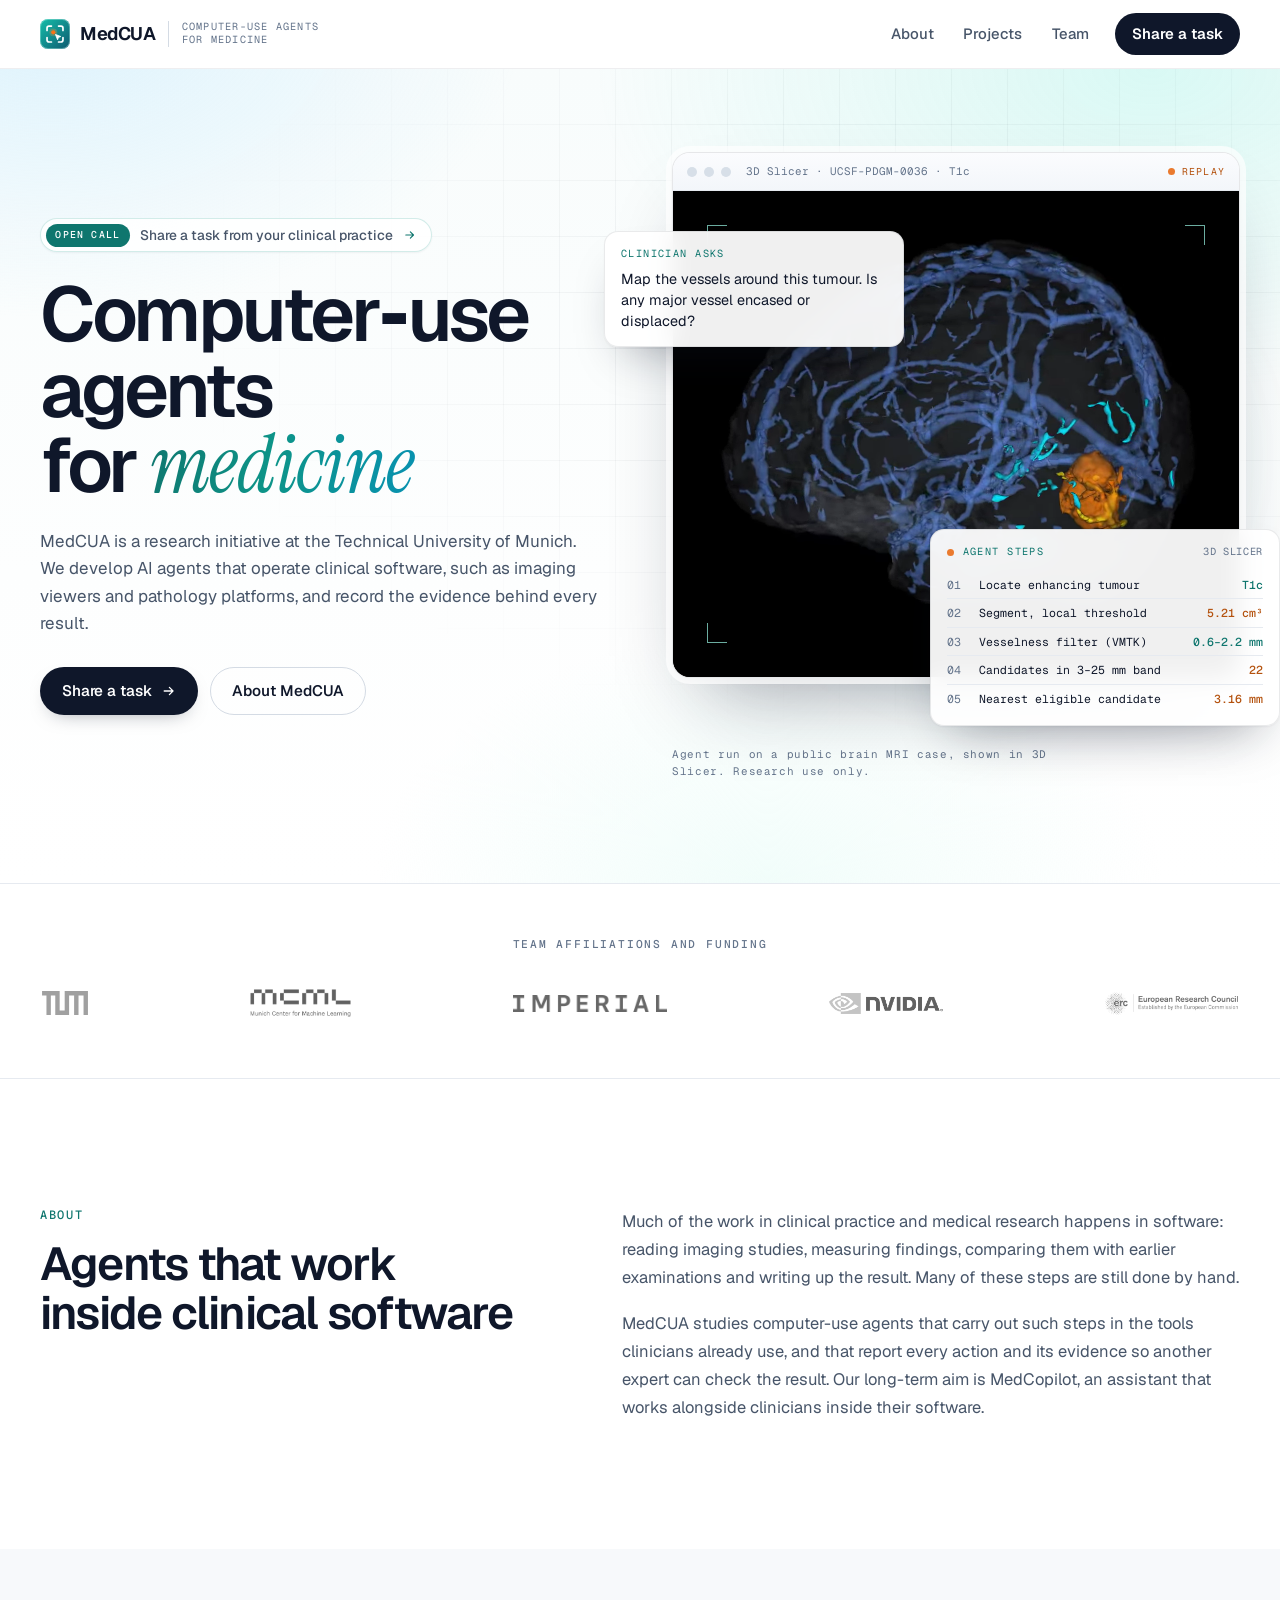
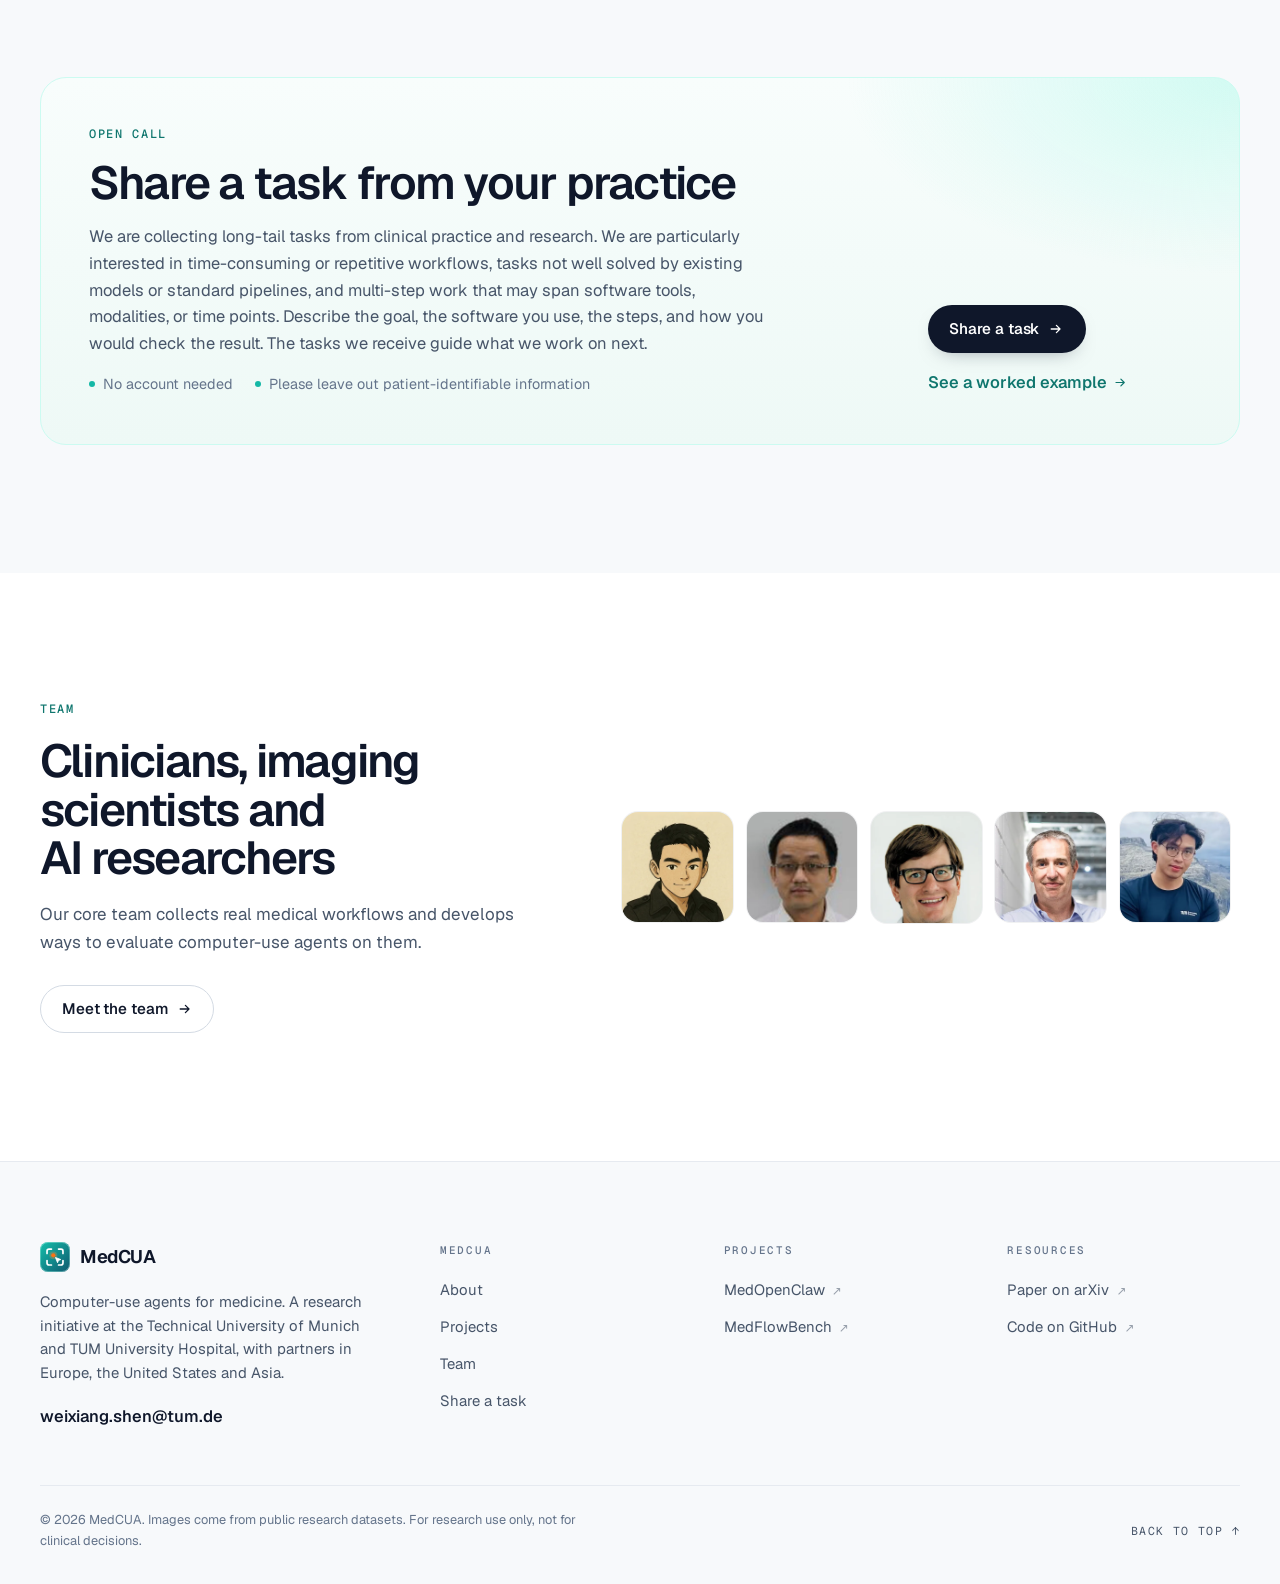
==== index.html @ 8264eeb7 "Update MedCUA team affiliations and profile link" ====
<!doctype html>
<html lang="en">
<head>
  <meta charset="utf-8">
  <meta name="viewport" content="width=device-width, initial-scale=1, viewport-fit=cover">
  <title>MedCUA · Computer-use agents for medicine</title>
  <meta name="description" content="MedCUA is a research initiative at the Technical University of Munich. We develop AI agents that operate clinical software and record the evidence behind every result.">
  <meta name="theme-color" content="#ffffff">
  <link rel="canonical" href="https://jakobshen.github.io/MedCUA/">
  <meta property="og:type" content="website">
  <meta property="og:site_name" content="MedCUA">
  <meta property="og:title" content="MedCUA · Computer-use agents for medicine">
  <meta property="og:description" content="AI agents that operate clinical software and record the evidence behind every result.">
  <meta property="og:url" content="https://jakobshen.github.io/MedCUA/">
  <meta property="og:image" content="https://jakobshen.github.io/MedCUA/assets/og-image.png">
  <meta property="og:image:width" content="1200">
  <meta property="og:image:height" content="630">
  <meta name="twitter:card" content="summary_large_image">
  <link rel="icon" href="assets/mark.svg" type="image/svg+xml">
  <link rel="apple-touch-icon" href="assets/apple-touch-icon.png">
  <link rel="preload" href="assets/fonts/geist.woff2" as="font" type="font/woff2" crossorigin>
  <link rel="stylesheet" href="site.css?v=11">
  <script>document.documentElement.classList.add('js')</script>
  <script src="site.js?v=9" defer></script>
</head>
<body>
  <a class="skip-link" href="#main">Skip to content</a>

  <header class="site-header" data-header>
    <div class="shell header-inner">
      <a class="brand" href="./" aria-label="MedCUA home">
        <img class="brand-mark" src="assets/mark.svg" width="30" height="30" alt="">
        <span class="brand-name">MedCUA</span>
        <span class="brand-sub">Computer-use agents<br>for medicine</span>
      </a>
      <button class="nav-toggle" type="button" aria-expanded="false" aria-controls="site-nav"><span class="nav-toggle-icon" aria-hidden="true"></span>Menu</button>
      <nav class="nav" id="site-nav" aria-label="Primary">
        <a href="#about">About</a>
        <a href="projects/">Projects</a>
        <a href="team/">Team</a>
        <a class="nav-cta" href="contribute/">Share a task</a>
      </nav>
    </div>
  </header>

  <main id="main">
    <section class="hero" aria-labelledby="hero-title">
      <div class="hero-bg" aria-hidden="true"></div>
      <div class="shell hero-grid">
        <div class="hero-copy">
          <a class="hero-pill" href="contribute/">
            <span class="hero-pill-tag">Open call</span>
            <span class="hero-pill-text">Share a task from your clinical practice</span>
            <svg viewBox="0 0 20 20" fill="none" stroke="currentColor" stroke-width="1.6" stroke-linecap="round" stroke-linejoin="round" aria-hidden="true"><path d="M4 10h11M10.5 5.5 15 10l-4.5 4.5"/></svg>
          </a>
          <h1 class="display" id="hero-title">Computer&#8209;use agents for <em>medicine</em></h1>
          <p class="hero-lead">MedCUA is a research initiative at the Technical University of Munich. We develop AI agents that operate clinical software, such as imaging viewers and pathology platforms, and record the evidence behind every result.</p>
          <div class="hero-actions">
            <a class="btn btn-primary" href="contribute/">Share a task <svg viewBox="0 0 20 20" fill="none" stroke="currentColor" stroke-width="1.6" stroke-linecap="round" stroke-linejoin="round" aria-hidden="true"><path d="M4 10h11M10.5 5.5 15 10l-4.5 4.5"/></svg></a>
            <a class="btn btn-ghost" href="#about">About MedCUA</a>
          </div>
        </div>

        <figure class="hero-visual">
          <div class="hero-stage">
            <div class="viewer">
              <div class="viewer-bar" aria-hidden="true"><i></i><i></i><i></i><span class="viewer-title">3D Slicer · UCSF-PDGM-0036 · T1c</span><span class="viewer-live"><span class="pulse"></span>Replay</span></div>
              <div class="viewer-screen">
                <video class="hero-video" autoplay muted loop playsinline preload="auto" poster="assets/media/hero-brain-poster.webp" aria-hidden="true" tabindex="-1" data-hero-video>
                  <source src="assets/media/hero-brain-sm.webm" type="video/webm" media="(max-width: 700px)">
                  <source src="assets/media/hero-brain-sm.mp4" type="video/mp4" media="(max-width: 700px)">
                  <source src="assets/media/hero-brain.webm" type="video/webm">
                  <source src="assets/media/hero-brain.mp4" type="video/mp4">
                </video>
                <div class="hero-reticle" aria-hidden="true"><span></span><span></span><span></span><span></span></div>
              </div>
            </div>

            <div class="hud hud-request">
              <p class="hud-head"><span>Clinician asks</span></p>
              <p>Map the vessels around this tumour. Is any major vessel encased or displaced?</p>
            </div>

            <div class="hud hud-trace" data-trace>
              <p class="hud-head"><span class="pulse" aria-hidden="true"></span><span>Agent steps</span><span class="hud-meta">3D Slicer</span></p>
              <ol class="trace">
                <li style="--i:0"><span class="i">01</span><span class="a">Locate enhancing tumour</span><span class="v cool">T1c</span></li>
                <li style="--i:1"><span class="i">02</span><span class="a">Segment, local threshold</span><span class="v">5.21 cm³</span></li>
                <li style="--i:2"><span class="i">03</span><span class="a">Vesselness filter (VMTK)</span><span class="v cool">0.6–2.2 mm</span></li>
                <li style="--i:3"><span class="i">04</span><span class="a">Candidates in 3–25 mm band</span><span class="v">22</span></li>
                <li style="--i:4"><span class="i">05</span><span class="a">Nearest eligible candidate</span><span class="v">3.16 mm</span></li>
              </ol>
            </div>
          </div>
          <figcaption class="hero-caption">Agent run on a public brain MRI case, shown in 3D Slicer. Research use only.</figcaption>
        </figure>
      </div>
    </section>

    <section class="partners" aria-labelledby="partners-label">
      <div class="shell partners-inner">
        <h2 class="partners-label" id="partners-label">Team affiliations and funding</h2>
        <ul class="logo-row">
          <li><a href="https://www.tum.de/en/" aria-label="Technical University of Munich"><img class="logo logo--tum" src="assets/logos/tum.svg" alt="Technical University of Munich" width="73" height="38" loading="lazy"></a></li>
          <li><a href="https://mcml.ai/" aria-label="Munich Center for Machine Learning"><img class="logo logo--mcml" src="assets/logos/mcml.webp" alt="Munich Center for Machine Learning" width="101" height="28" loading="lazy"></a></li>
          <li><a href="https://www.imperial.ac.uk/" aria-label="Imperial College London"><img class="logo logo--icl" src="assets/logos/icl.webp" alt="Imperial College London" width="182" height="20" loading="lazy"></a></li>
          <li><a href="https://www.nvidia.com/" aria-label="NVIDIA"><img class="logo logo--nvidia" src="assets/logos/nvidia.webp" alt="NVIDIA" width="131" height="24" loading="lazy"></a></li>
          <li><a href="https://erc.europa.eu/" aria-label="European Research Council"><img class="logo logo--erc" src="assets/logos/erc.webp" alt="European Research Council" width="150" height="26" loading="lazy"></a></li>
        </ul>
      </div>
    </section>

    <section class="section" id="about" aria-labelledby="about-title">
      <div class="shell">
        <div class="about-grid">
          <div class="about-head">
            <p class="eyebrow" data-reveal>About</p>
            <h2 class="h2" id="about-title" data-reveal>Agents that work inside clinical software</h2>
          </div>
          <div class="about-text" data-reveal>
            <p>Much of the work in clinical practice and medical research happens in software: reading imaging studies, measuring findings, comparing them with earlier examinations and writing up the result. Many of these steps are still done by hand.</p>
            <p>MedCUA studies computer-use agents that carry out such steps in the tools clinicians already use, and that report every action and its evidence so another expert can check the result. Our long-term aim is MedCopilot, an assistant that works alongside clinicians inside their software.</p>
          </div>
        </div>
      </div>
    </section>

    <section class="section section--tint" id="contribute" aria-labelledby="contribute-title">
      <div class="shell">
        <div class="call" data-reveal>
          <div class="call-text">
            <p class="eyebrow">Open call</p>
            <h2 class="h2" id="contribute-title">Share a task from your practice</h2>
            <p>We are collecting long-tail tasks from clinical practice and research. We are particularly interested in time-consuming or repetitive workflows, tasks not well solved by existing models or standard pipelines, and multi-step work that may span software tools, modalities, or time points. Describe the goal, the software you use, the steps, and how you would check the result. The tasks we receive guide what we work on next.</p>
            <ul class="call-notes">
              <li>No account needed</li>
              <li>Please leave out patient-identifiable information</li>
            </ul>
          </div>
          <div class="call-actions">
            <a class="btn btn-primary" href="contribute/">Share a task <svg viewBox="0 0 20 20" fill="none" stroke="currentColor" stroke-width="1.6" stroke-linecap="round" stroke-linejoin="round" aria-hidden="true"><path d="M4 10h11M10.5 5.5 15 10l-4.5 4.5"/></svg></a>
            <a class="link-arrow" href="contribute/">See a worked example <svg viewBox="0 0 20 20" fill="none" stroke="currentColor" stroke-width="1.6" stroke-linecap="round" stroke-linejoin="round" aria-hidden="true"><path d="M4 10h11M10.5 5.5 15 10l-4.5 4.5"/></svg></a>
          </div>
        </div>
      </div>
    </section>

    <section class="section" id="team" aria-labelledby="team-title">
      <div class="shell people-grid">
        <div class="people-copy">
          <p class="eyebrow" data-reveal>Team</p>
          <h2 class="h2" id="team-title" data-reveal>Clinicians, imaging scientists and AI researchers</h2>
          <p class="lead" data-reveal>Our core team collects real medical workflows and develops ways to evaluate computer-use agents on them.</p>
          <a class="btn btn-ghost" href="team/" data-reveal>Meet the team <svg viewBox="0 0 20 20" fill="none" stroke="currentColor" stroke-width="1.6" stroke-linecap="round" stroke-linejoin="round" aria-hidden="true"><path d="M4 10h11M10.5 5.5 15 10l-4.5 4.5"/></svg></a>
        </div>
        <ul class="avatar-wall" aria-label="Core team members" data-reveal>
          <li><img src="assets/team/weixiang-shen.webp" width="480" height="480" alt="Weixiang Shen" loading="lazy"></li>
          <li><img src="assets/team/daguang-xu.webp" width="480" height="480" alt="Daguang Xu" loading="lazy"></li>
          <li><img src="assets/team/benedikt-wiestler.webp" width="480" height="480" alt="Benedikt Wiestler" loading="lazy"></li>
          <li><img src="assets/team/daniel-rueckert.webp" width="480" height="480" alt="Daniel Rueckert" loading="lazy"></li>
          <li><img src="assets/team/jiazhen-pan-portrait.webp" width="480" height="480" alt="Jiazhen Pan" loading="lazy"></li>
        </ul>
      </div>
    </section>
  </main>

  <footer class="site-footer">
    <div class="shell footer-top">
      <div class="footer-brand">
        <a class="brand" href="./" aria-label="MedCUA home"><img class="brand-mark" src="assets/mark.svg" width="30" height="30" alt=""><span class="brand-name">MedCUA</span></a>
        <p>Computer-use agents for medicine. A research initiative at the Technical University of Munich and TUM University Hospital, with partners in Europe, the United States and Asia.</p>
        <a class="footer-mail" href="mailto:weixiang.shen@tum.de">weixiang.shen@tum.de</a>
      </div>
      <nav class="footer-col" aria-labelledby="f-initiative">
        <h2 id="f-initiative">MedCUA</h2>
        <ul>
          <li><a href="#about">About</a></li>
          <li><a href="projects/">Projects</a></li>
          <li><a href="team/">Team</a></li>
          <li><a href="contribute/">Share a task</a></li>
        </ul>
      </nav>
      <nav class="footer-col" aria-labelledby="f-projects">
        <h2 id="f-projects">Projects</h2>
        <ul>
          <li><a href="https://jakobshen.github.io/MedOpenClaw/">MedOpenClaw <span class="ext" aria-hidden="true">↗</span></a></li>
          <li><a href="https://jakobshen.github.io/MedOpenClaw/medflowbench/">MedFlowBench <span class="ext" aria-hidden="true">↗</span></a></li>
        </ul>
      </nav>
      <nav class="footer-col" aria-labelledby="f-resources">
        <h2 id="f-resources">Resources</h2>
        <ul>
          <li><a href="https://arxiv.org/abs/2603.24649">Paper on arXiv <span class="ext" aria-hidden="true">↗</span></a></li>
          <li><a href="https://github.com/jakobshen/MedOpenClaw">Code on GitHub <span class="ext" aria-hidden="true">↗</span></a></li>
        </ul>
      </nav>
    </div>
    <div class="shell footer-bottom">
      <p>© <span data-year>2026</span> MedCUA. Images come from public research datasets. For research use only, not for clinical decisions.</p>
      <a class="to-top" href="#main">Back to top <span aria-hidden="true">↑</span></a>
    </div>
  </footer>
</body>
</html>
---- site.css ----
/* ==========================================================================
   MedCUA — design system (light)
   Self-hosted type: Geist, Geist Mono, Instrument Serif (SIL OFL 1.1).
   Palette: neutral slate ink on white, a fresh teal accent (--accent-*),
   and an orange "evidence" signal. The --navy-* and --blue-* names are
   legacy aliases of the ink and accent scales.
   ========================================================================== */

@font-face {
  font-family: "Geist";
  src: url("assets/fonts/geist.woff2") format("woff2");
  font-weight: 100 900;
  font-style: normal;
  font-display: swap;
}
@font-face {
  font-family: "Geist Mono";
  src: url("assets/fonts/geist-mono.woff2") format("woff2");
  font-weight: 100 900;
  font-style: normal;
  font-display: swap;
}
@font-face {
  font-family: "Instrument Serif";
  src: url("assets/fonts/instrument-serif-italic.woff2") format("woff2");
  font-weight: 400;
  font-style: italic;
  font-display: swap;
}
@font-face {
  font-family: "Instrument Serif";
  src: url("assets/fonts/instrument-serif.woff2") format("woff2");
  font-weight: 400;
  font-style: normal;
  font-display: swap;
}

:root {
  color-scheme: light;

  --font-sans: "Geist", ui-sans-serif, system-ui, -apple-system, "Segoe UI", Roboto, "Helvetica Neue", Arial, sans-serif;
  --font-mono: "Geist Mono", ui-monospace, "SF Mono", Menlo, Consolas, monospace;
  --font-serif: "Instrument Serif", "Iowan Old Style", Georgia, serif;

  /* Neutral ink (slate) */
  --ink: #0f172a;
  --ink-2: #475569;
  --ink-3: #64748b;
  --line: #e6eaf0;
  --line-2: #d4dbe4;
  --paper: #ffffff;
  --paper-2: #f7f9fb;
  --paper-3: #eef2f5;

  /* Fresh accent (teal), text-safe from 700 up */
  --accent-50: #f0fdfa;
  --accent-100: #ccfbf1;
  --accent-200: #99f6e4;
  --accent-300: #5eead4;
  --accent-400: #2dd4bf;
  --accent-500: #14b8a6;
  --accent-600: #0d9488;
  --accent-700: #0f766e;
  --accent-800: #115e59;
  --sky: #0891b2;

  /* Legacy names kept so every page stylesheet follows the palette */
  --navy-950: #020617;
  --navy-900: var(--ink);
  --navy-800: #1e293b;
  --blue-700: var(--accent-800);
  --blue-600: var(--accent-700);
  --blue-500: var(--accent-500);
  --blue-400: var(--accent-400);
  --blue-300: var(--accent-300);
  --blue-200: var(--accent-200);
  --blue-100: var(--accent-100);
  --blue-50: var(--accent-50);
  --signal: #ea7a2e;
  --signal-ink: #b4520e;
  --signal-soft: #fff1e6;
  --ok: #15803d;

  /* Aliases used by the contribution form stylesheet */
  --muted: var(--ink-2);
  --accent: var(--blue-600);
  --deep: var(--navy-900);
  --tint: var(--blue-50);
  --font-display: var(--font-sans);

  --radius-sm: 8px;
  --radius: 14px;
  --radius-lg: 20px;
  --radius-xl: 26px;
  --shadow-sm: 0 1px 2px rgba(15, 23, 42, .06);
  --shadow: 0 1px 2px rgba(15, 23, 42, .04), 0 16px 36px -18px rgba(15, 23, 42, .2);
  --shadow-lg: 0 2px 6px rgba(15, 23, 42, .05), 0 40px 80px -36px rgba(15, 23, 42, .38);

  --shell: 1240px;
  --gutter: clamp(20px, 4vw, 40px);
  --section-y: clamp(88px, 10vw, 140px);
  --header-h: 68px;
  --ease: cubic-bezier(.2, .7, .2, 1);
}

/* ---------- Base ---------- */
*, *::before, *::after { box-sizing: border-box; }
html { -webkit-text-size-adjust: 100%; scroll-behavior: smooth; scroll-padding-top: calc(var(--header-h) + 16px); }
body {
  margin: 0;
  background: var(--paper);
  color: var(--ink);
  font-family: var(--font-sans);
  font-size: 1.03125rem;
  line-height: 1.62;
  -webkit-font-smoothing: antialiased;
  -moz-osx-font-smoothing: grayscale;
  text-rendering: optimizeLegibility;
}
img, video, svg { display: block; max-width: 100%; }
img, video { height: auto; }
a { color: var(--blue-600); text-decoration-thickness: 1px; text-underline-offset: .22em; }
a:hover { color: var(--blue-700); }
h1, h2, h3, h4, p, figure, blockquote, dl, dd, ol, ul { margin: 0; }
ol, ul { padding: 0; }
button, input, textarea, select { font: inherit; color: inherit; }
:focus-visible { outline: 2px solid var(--blue-600); outline-offset: 3px; border-radius: 4px; }
::selection { background: var(--blue-100); color: var(--ink); }
[hidden] { display: none !important; }
.sr-only { position: absolute; width: 1px; height: 1px; padding: 0; margin: -1px; overflow: hidden; clip-path: inset(50%); white-space: nowrap; border: 0; }

.shell { width: min(var(--shell), 100% - 2 * var(--gutter)); margin-inline: auto; }

.skip-link {
  position: absolute; z-index: 100; top: 12px; left: 12px;
  padding: 10px 14px; border-radius: 10px;
  background: var(--navy-900); color: #fff; font-weight: 600; text-decoration: none;
  transform: translateY(-160%); transition: transform .2s var(--ease);
}
.skip-link:focus { transform: none; color: #fff; }

/* ---------- Type ---------- */
.eyebrow {
  display: inline-flex; align-items: center; gap: .6rem;
  font-family: var(--font-mono); font-size: .75rem; font-weight: 500;
  letter-spacing: .14em; text-transform: uppercase; line-height: 1.4;
  color: var(--blue-600);
}
.eyebrow .num { color: var(--ink-3); }
.pulse {
  position: relative; width: 7px; height: 7px; border-radius: 50%; background: var(--signal); flex: none;
  box-shadow: 0 0 0 0 rgba(227, 114, 34, .5); animation: pulse 2.4s var(--ease) infinite;
}
@keyframes pulse { 0% { box-shadow: 0 0 0 0 rgba(227, 114, 34, .45); } 70%, 100% { box-shadow: 0 0 0 9px rgba(227, 114, 34, 0); } }

.display {
  color: var(--navy-900);
  font-size: clamp(2.85rem, 6vw, 5.6rem);
  line-height: .98; letter-spacing: -.045em; font-weight: 600;
  text-wrap: balance;
}
.display em, .h2 em, .statement em, .page-title em {
  font-family: var(--font-serif); font-style: italic; font-weight: 400;
  letter-spacing: -.01em; font-size: 1.06em; line-height: .9;
}
.display em {
  background: linear-gradient(100deg, #0f766e 0%, #0d9488 45%, #0891b2 100%);
  -webkit-background-clip: text; background-clip: text; color: transparent;
  padding-right: .06em;
}
.h2 em, .page-title em { color: var(--blue-600); }
.statement em { color: var(--blue-600); }
.h2 {
  color: var(--navy-900);
  font-size: clamp(2.05rem, 3.6vw, 3.2rem);
  line-height: 1.05; letter-spacing: -.038em; font-weight: 600;
  text-wrap: balance;
}
.h3 { color: var(--navy-900); font-size: 1.28rem; line-height: 1.28; letter-spacing: -.018em; font-weight: 600; }
.statement {
  color: var(--navy-900);
  font-size: clamp(1.55rem, 2.7vw, 2.4rem);
  line-height: 1.2; letter-spacing: -.028em; font-weight: 500;
  text-wrap: pretty;
}
.statement .soft { color: var(--ink-3); }
.lead { font-size: clamp(1.06rem, 1.3vw, 1.2rem); line-height: 1.62; color: var(--ink-2); text-wrap: pretty; }
.small { font-size: .875rem; line-height: 1.55; }
.mono { font-family: var(--font-mono); }
.muted { color: var(--ink-2); }

/* ---------- Buttons, links, chips ---------- */
.btn {
  --btn-bg: var(--navy-900); --btn-fg: #fff; --btn-line: transparent;
  display: inline-flex; align-items: center; justify-content: center; gap: .55rem;
  min-height: 48px; padding: .7rem 1.3rem; border-radius: 999px;
  border: 1px solid var(--btn-line); background: var(--btn-bg); color: var(--btn-fg);
  font-size: .95rem; font-weight: 550; line-height: 1.2; letter-spacing: -.005em;
  text-decoration: none; white-space: nowrap; cursor: pointer;
  transition: background-color .2s var(--ease), color .2s var(--ease), border-color .2s var(--ease), transform .2s var(--ease), box-shadow .2s var(--ease);
}
.btn:hover { color: var(--btn-fg); transform: translateY(-1px); }
.btn svg { width: 16px; height: 16px; flex: none; transition: transform .2s var(--ease); }
.btn:hover svg { transform: translateX(2px); }
.btn-primary { --btn-bg: var(--ink); box-shadow: 0 8px 20px -12px rgba(15, 23, 42, .5); }
.btn-primary:hover { --btn-bg: var(--accent-700); }
.btn-blue { --btn-bg: var(--blue-600); box-shadow: 0 8px 20px -10px rgba(13, 148, 136, .6); }
.btn-blue:hover { --btn-bg: var(--blue-700); }
.btn-ghost { --btn-bg: rgba(255, 255, 255, .7); --btn-fg: var(--ink); --btn-line: var(--line-2); }
.btn-ghost:hover { --btn-bg: #fff; --btn-fg: var(--ink); --btn-line: var(--blue-400); }
.btn-sm { min-height: 38px; padding: .45rem .95rem; font-size: .875rem; }

.link-arrow {
  display: inline-flex; align-items: center; gap: .4rem;
  font-weight: 560; text-decoration: none; color: var(--blue-600);
}
.link-arrow svg { width: 15px; height: 15px; transition: transform .2s var(--ease); }
.link-arrow:hover svg { transform: translateX(2px); }

.chip {
  display: inline-flex; align-items: center; gap: .4rem;
  padding: .28rem .62rem; border-radius: 999px; border: 1px solid var(--line);
  background: var(--paper); color: var(--ink-2);
  font-family: var(--font-mono); font-size: .7rem; font-weight: 500; letter-spacing: .08em; text-transform: uppercase; line-height: 1.3;
}
.chip-dot { width: 6px; height: 6px; border-radius: 50%; background: var(--blue-500); }
.chip--signal .chip-dot { background: var(--signal); }
.chip--blue { background: var(--blue-50); border-color: var(--blue-100); color: var(--blue-700); }

/* ---------- Header ---------- */
.site-header {
  position: sticky; top: 0; z-index: 50;
  background: rgba(255, 255, 255, .82);
  -webkit-backdrop-filter: saturate(180%) blur(16px);
  backdrop-filter: saturate(180%) blur(16px);
  border-bottom: 1px solid rgba(15, 23, 42, .07);
  transition: box-shadow .25s var(--ease), background-color .25s var(--ease);
}
.site-header.is-scrolled { background: rgba(255, 255, 255, .92); box-shadow: 0 8px 24px -18px rgba(15, 23, 42, .35); }
.header-inner { display: flex; align-items: center; gap: 2rem; min-height: var(--header-h); }
.brand { display: inline-flex; align-items: center; gap: .65rem; color: var(--navy-900); text-decoration: none; flex: none; }
.brand:hover { color: var(--navy-900); }
.brand-mark { width: 30px; height: 30px; flex: none; }
.brand-name { font-size: 1.14rem; font-weight: 650; letter-spacing: -.03em; line-height: 1; }
.brand-sub {
  display: inline-block; margin-left: .15rem; padding-left: .8rem; border-left: 1px solid var(--line-2);
  font-family: var(--font-mono); font-size: .64rem; letter-spacing: .12em; text-transform: uppercase; color: var(--ink-3); line-height: 1.25;
}
.nav { display: flex; align-items: center; gap: .25rem; margin-left: auto; }
.nav a {
  position: relative; padding: .5rem .8rem; border-radius: 999px;
  color: var(--ink-2); font-size: .93rem; font-weight: 500; text-decoration: none;
  transition: color .2s var(--ease), background-color .2s var(--ease);
}
.nav a:hover { color: var(--ink); background: var(--paper-2); }
.nav a[aria-current="page"] { color: var(--navy-900); font-weight: 600; }
.nav a[aria-current="page"]::after {
  content: ""; position: absolute; left: .8rem; right: .8rem; bottom: .15rem; height: 2px; border-radius: 2px; background: var(--blue-600);
}
.nav .nav-cta { margin-left: .6rem; padding: .55rem 1.05rem; background: var(--navy-900); color: #fff; font-weight: 600; }
.nav .nav-cta:hover { background: var(--blue-600); color: #fff; }
.nav .nav-cta[aria-current="page"] { color: #fff; background: var(--blue-600); }
.nav .nav-cta[aria-current="page"]::after { display: none; }
.nav-toggle {
  display: none; margin-left: auto; align-items: center; justify-content: center; gap: .5rem;
  height: 40px; padding: 0 .9rem; border-radius: 999px; border: 1px solid var(--line-2);
  background: #fff; color: var(--ink); font-size: .88rem; font-weight: 550; cursor: pointer;
}
.nav-toggle-icon { position: relative; width: 16px; height: 10px; }
.nav-toggle-icon::before, .nav-toggle-icon::after {
  content: ""; position: absolute; left: 0; right: 0; height: 1.5px; background: currentColor; border-radius: 2px;
  transition: transform .25s var(--ease), top .25s var(--ease);
}
.nav-toggle-icon::before { top: 1px; }
.nav-toggle-icon::after { top: 7.5px; }
.nav-toggle[aria-expanded="true"] .nav-toggle-icon::before { top: 4.5px; transform: rotate(45deg); }
.nav-toggle[aria-expanded="true"] .nav-toggle-icon::after { top: 4.5px; transform: rotate(-45deg); }

/* ---------- Sections ---------- */
.section { position: relative; padding-block: var(--section-y); }
.section--tint { background: var(--paper-2); }
.section--line { border-top: 1px solid var(--line); }
.section-head { display: grid; gap: 1.15rem; max-width: 780px; margin-bottom: clamp(2.75rem, 5vw, 4.25rem); }
.section-head.center { margin-inline: auto; text-align: center; justify-items: center; }
.section-head .lead { max-width: 62ch; }
.section-head-row { display: flex; align-items: end; justify-content: space-between; gap: 2rem; margin-bottom: clamp(2.75rem, 5vw, 4.25rem); }
.section-head-row .section-head { margin-bottom: 0; }

/* Soft sky backdrop shared by the home hero and inner page heroes */
.hero, .page-hero {
  position: relative; overflow: hidden; isolation: isolate;
  background:
    radial-gradient(900px 520px at 90% 0%, rgba(94, 234, 212, .20), transparent 62%),
    radial-gradient(760px 480px at 4% -6%, rgba(186, 230, 253, .42), transparent 62%),
    radial-gradient(560px 360px at 60% 100%, rgba(240, 253, 250, .9), transparent 70%),
    linear-gradient(180deg, #f8fcfc 0%, #fdfefe 62%, #ffffff 100%);
  border-bottom: 1px solid var(--line);
}
.hero-bg, .page-hero-bg {
  position: absolute; inset: 0; z-index: -1; pointer-events: none;
  background-image:
    linear-gradient(rgba(15, 23, 42, .05) 1px, transparent 1px),
    linear-gradient(90deg, rgba(15, 23, 42, .05) 1px, transparent 1px);
  background-size: 56px 56px;
  background-position: -1px -1px;
  -webkit-mask-image: radial-gradient(ellipse 75% 70% at 70% 30%, #000 25%, transparent 75%);
  mask-image: radial-gradient(ellipse 75% 70% at 70% 30%, #000 25%, transparent 75%);
}

/* ---------- Home hero ---------- */
.hero-grid {
  display: grid; grid-template-columns: minmax(0, 1fr) minmax(0, 1fr);
  align-items: center; gap: clamp(2rem, 5vw, 5rem);
  padding-block: clamp(3rem, 6.5vw, 6rem) clamp(4.5rem, 8vw, 7rem);
}
.hero-copy { position: relative; z-index: 2; display: grid; gap: 1.55rem; justify-items: start; }
.hero-pill {
  display: inline-flex; align-items: center; gap: .65rem; max-width: 100%;
  padding: .3rem .85rem .3rem .3rem; border-radius: 999px;
  background: rgba(255, 255, 255, .85); border: 1px solid rgba(13, 148, 136, .18);
  box-shadow: 0 1px 2px rgba(15, 23, 42, .05);
  color: var(--ink-2); font-size: .86rem; font-weight: 500; text-decoration: none;
  transition: border-color .2s var(--ease), color .2s var(--ease);
}
.hero-pill:hover { border-color: rgba(13, 148, 136, .45); color: var(--ink); }
.hero-pill-tag {
  flex: none; padding: .22rem .6rem; border-radius: 999px; background: var(--blue-600); color: #fff;
  font-family: var(--font-mono); font-size: .62rem; letter-spacing: .12em; text-transform: uppercase;
}
.hero-pill-text { overflow: hidden; text-overflow: ellipsis; white-space: nowrap; }
.hero-pill svg { width: 14px; height: 14px; flex: none; color: var(--blue-600); transition: transform .2s var(--ease); }
.hero-pill:hover svg { transform: translateX(2px); }
.hero-lead { max-width: 35rem; font-size: clamp(1.06rem, 1.3vw, 1.2rem); line-height: 1.62; color: var(--ink-2); }
.hero-actions { display: flex; flex-wrap: wrap; gap: .75rem; margin-top: .3rem; }

.hero-visual { position: relative; margin: 0; }
.hero-stage { position: relative; width: 100%; max-width: 600px; margin-left: auto; }
.hero-stage::before {
  content: ""; position: absolute; inset: 8% -6% -8% 6%; z-index: -1; border-radius: 40px;
  background: radial-gradient(closest-side, rgba(20, 184, 166, .18), transparent);
  filter: blur(24px);
}
.viewer {
  position: relative; overflow: hidden; border-radius: 18px; background: #fff;
  border: 1px solid rgba(15, 23, 42, .1);
  box-shadow: 0 0 0 6px rgba(255, 255, 255, .7), 0 2px 4px rgba(15, 23, 42, .05), 0 40px 80px -34px rgba(15, 23, 42, .45);
}
.viewer-bar {
  display: flex; align-items: center; gap: 7px; height: 38px; padding: 0 14px;
  background: linear-gradient(180deg, #fbfcfe, #f3f6fa); border-bottom: 1px solid var(--line);
}
.viewer-bar i { width: 10px; height: 10px; border-radius: 50%; background: #d7dfe8; flex: none; }
.viewer-title { margin-left: 8px; font-family: var(--font-mono); font-size: .68rem; color: var(--ink-3); white-space: nowrap; overflow: hidden; text-overflow: ellipsis; }
.viewer-live { margin-left: auto; display: inline-flex; align-items: center; gap: .45rem; flex: none; font-family: var(--font-mono); font-size: .62rem; letter-spacing: .12em; text-transform: uppercase; color: var(--signal-ink); }
.viewer-screen { position: relative; aspect-ratio: 1164 / 1000; background: #000; }
.hero-video { position: absolute; inset: 0; width: 100%; height: 100%; object-fit: cover; }
.hero-reticle { position: absolute; inset: 7% 6%; pointer-events: none; }
.hero-reticle span { position: absolute; width: 20px; height: 20px; border-color: rgba(153, 246, 228, .7); border-style: solid; border-width: 0; }
.hero-reticle span:nth-child(1) { top: 0; left: 0; border-top-width: 1.5px; border-left-width: 1.5px; }
.hero-reticle span:nth-child(2) { top: 0; right: 0; border-top-width: 1.5px; border-right-width: 1.5px; }
.hero-reticle span:nth-child(3) { bottom: 0; right: 0; border-bottom-width: 1.5px; border-right-width: 1.5px; }
.hero-reticle span:nth-child(4) { bottom: 0; left: 0; border-bottom-width: 1.5px; border-left-width: 1.5px; }

.hud {
  position: absolute; z-index: 3;
  border: 1px solid rgba(15, 23, 42, .09); border-radius: 14px;
  background: rgba(255, 255, 255, .94);
  -webkit-backdrop-filter: blur(12px); backdrop-filter: blur(12px);
  box-shadow: 0 1px 2px rgba(15, 23, 42, .05), 0 24px 48px -22px rgba(15, 23, 42, .38);
  color: var(--ink);
}
.hud-head {
  display: flex; align-items: center; gap: .55rem; white-space: nowrap;
  font-family: var(--font-mono); font-size: .64rem; letter-spacing: .14em; text-transform: uppercase; color: var(--blue-600);
}
.hud-head .hud-meta { margin-left: auto; padding-left: .75rem; color: var(--ink-3); letter-spacing: .06em; }
.hud-request { top: 15%; left: -12%; width: min(300px, 58%); padding: .85rem 1rem; }
.hud-request p:not(.hud-head) { margin-top: .45rem; font-size: .9rem; line-height: 1.45; color: var(--ink); }
.hud-trace { right: -7%; bottom: -9%; width: min(350px, 68%); padding: .9rem 1rem .8rem; }
.trace { list-style: none; margin-top: .6rem; display: grid; font-family: var(--font-mono); font-size: .72rem; line-height: 1.5; }
.trace li {
  display: grid; grid-template-columns: 1.5rem minmax(0, 1fr) auto; align-items: baseline; gap: .5rem;
  padding: .32rem 0; border-top: 1px solid var(--line);
}
.trace li:first-child { border-top: 0; }
.trace .i { color: var(--ink-3); }
.trace .a { color: var(--ink); white-space: nowrap; overflow: hidden; text-overflow: ellipsis; }
.trace .v { color: var(--signal-ink); font-weight: 500; font-variant-numeric: tabular-nums; white-space: nowrap; }
.trace .v.cool { color: var(--blue-600); }
.hud-foot { margin-top: .5rem; padding-top: .55rem; border-top: 1px solid var(--line); display: flex; align-items: center; gap: .5rem; font-family: var(--font-mono); font-size: .62rem; letter-spacing: .1em; text-transform: uppercase; color: var(--ink-3); }
.hud-foot .ok { color: var(--ok); }

html.js .trace li { opacity: 0; transform: translateY(4px); }
html.js .hud-trace.is-playing .trace li { animation: trace-in .5s var(--ease) forwards; animation-delay: calc(var(--i) * 420ms + 500ms); }
@keyframes trace-in { to { opacity: 1; transform: none; } }

.hero-caption {
  margin-top: 4.2rem; text-align: left; max-width: 26rem;
  font-family: var(--font-mono); font-size: .68rem; letter-spacing: .06em; color: var(--ink-3);
}

/* ---------- Institutions strip ---------- */
.partners { padding-block: clamp(2.25rem, 4vw, 3.25rem); border-bottom: 1px solid var(--line); background: var(--paper); }
.partners-inner { display: grid; gap: 1.6rem; }
.partners-label { text-align: center; font-family: var(--font-mono); font-size: .7rem; font-weight: 500; letter-spacing: .16em; text-transform: uppercase; color: var(--ink-3); }
.logo-row { list-style: none; display: flex; flex-wrap: wrap; align-items: center; justify-content: space-between; gap: 1.25rem clamp(.9rem, 1.5vw, 1.5rem); }
.logo-row li { display: grid; place-items: center; flex: 0 0 auto; }
.logo-row a { display: grid; place-items: center; min-height: 48px; padding: 0 2px; border-radius: 6px; }
.logo {
  --logo-h: 28px;
  height: var(--logo-h); width: auto; max-width: 190px; object-fit: contain;
  filter: grayscale(1) contrast(1.05); opacity: .62; mix-blend-mode: multiply;
  transition: filter .25s var(--ease), opacity .25s var(--ease);
}
.logo-row a:hover .logo, .logo-row a:focus-visible .logo { filter: none; opacity: 1; }
.logo--tum { --logo-h: 24px; }
.logo--klinikum { --logo-h: 38px; }
.logo--lmu { --logo-h: 30px; }
.logo--mcml { --logo-h: 28px; }
.logo--icl { --logo-h: 17px; }
.logo--oxford { --logo-h: 32px; }
.logo--cmu { --logo-h: 14px; }
.logo--nvidia { --logo-h: 21px; }
.logo--nus { --logo-h: 33px; }
.logo--erc { --logo-h: 23px; }

/* ---------- Research ---------- */
.research-grid { display: grid; grid-template-columns: minmax(0, 1fr) minmax(0, 1.55fr); gap: clamp(2rem, 6vw, 6rem); align-items: start; }
.research-grid .eyebrow { margin-top: .6rem; }
.pillars { display: grid; grid-template-columns: repeat(3, minmax(0, 1fr)); gap: clamp(1.5rem, 3vw, 2.5rem); margin-top: clamp(3rem, 6vw, 5rem); }
.pillar { display: grid; align-content: start; gap: .75rem; padding-top: 1.4rem; border-top: 1px solid var(--line-2); }
.pillar-icon { width: 44px; height: 44px; border-radius: 12px; display: grid; place-items: center; background: var(--blue-50); color: var(--blue-600); margin-bottom: .5rem; box-shadow: inset 0 0 0 1px var(--blue-100); }
.pillar-icon svg { width: 24px; height: 24px; }
.pillar p { color: var(--ink-2); font-size: .98rem; }
.pillar .num { font-family: var(--font-mono); font-size: .72rem; letter-spacing: .12em; color: var(--ink-3); }

.compare { display: grid; grid-template-columns: repeat(2, minmax(0, 1fr)); gap: 1rem; margin-top: clamp(3rem, 6vw, 4.5rem); }
.compare-card { padding: clamp(1.5rem, 3vw, 2.2rem); border-radius: var(--radius-lg); border: 1px solid var(--line); background: var(--paper); }
.compare-card h3 { display: flex; flex-wrap: wrap; align-items: center; gap: .6rem; }
.compare-card ul { list-style: none; display: grid; gap: .85rem; margin-top: 1.25rem; }
.compare-card li { display: grid; grid-template-columns: 22px minmax(0, 1fr); gap: .7rem; align-items: start; color: var(--ink-2); font-size: .97rem; }
.compare-card li svg { width: 18px; height: 18px; margin-top: .2rem; }
.compare-card--before { background: var(--paper-2); }
.compare-card--before h3 { color: var(--ink-2); }
.compare-card--before li svg { color: var(--ink-3); }
.compare-card--after {
  border-color: var(--blue-100);
  background: radial-gradient(420px 220px at 100% 0%, rgba(153, 246, 228, .35), transparent 70%), linear-gradient(180deg, #f6fdfb, #ecf9f5);
  box-shadow: var(--shadow);
}
.compare-card--after li { color: var(--ink); }
.compare-card--after li svg { color: var(--blue-600); }

/* ---------- Software rail ---------- */
.rail-wrap {
  position: relative; padding-bottom: 1rem; overflow-x: clip;
  -webkit-mask-image: linear-gradient(90deg, transparent 0, #000 7%, #000 93%, transparent 100%);
  mask-image: linear-gradient(90deg, transparent 0, #000 7%, #000 93%, transparent 100%);
}
.rail {
  list-style: none; position: relative;
  display: flex; justify-content: center; align-items: center;
  perspective: 1800px; perspective-origin: 50% 40%;
  padding-block: 1rem 2.5rem;
}
.rail-item {
  position: relative; flex: 0 0 auto; width: clamp(260px, 30vw, 440px);
  margin-inline: calc(clamp(260px, 30vw, 440px) * -.17);
  transform-style: preserve-3d;
  transition: transform .5s var(--ease);
}
.rail-item:nth-child(1) { transform: translateZ(-220px) rotateY(24deg); z-index: 1; }
.rail-item:nth-child(2) { transform: translateZ(-90px) rotateY(14deg); z-index: 2; }
.rail-item:nth-child(3) { transform: translateZ(0); z-index: 3; }
.rail-item:nth-child(4) { transform: translateZ(-90px) rotateY(-14deg); z-index: 2; }
.rail-item:nth-child(5) { transform: translateZ(-220px) rotateY(-24deg); z-index: 1; }
.rail-item:hover { z-index: 4; }
.rail-item:nth-child(1):hover { transform: translateZ(-160px) rotateY(18deg) translateY(-6px); }
.rail-item:nth-child(2):hover { transform: translateZ(-40px) rotateY(10deg) translateY(-6px); }
.rail-item:nth-child(3):hover { transform: translateZ(30px) translateY(-6px); }
.rail-item:nth-child(4):hover { transform: translateZ(-40px) rotateY(-10deg) translateY(-6px); }
.rail-item:nth-child(5):hover { transform: translateZ(-160px) rotateY(-18deg) translateY(-6px); }

.window {
  overflow: hidden; border-radius: 12px; background: #fff;
  border: 1px solid rgba(15, 23, 42, .12);
  box-shadow: 0 2px 6px rgba(15, 23, 42, .06), 0 36px 64px -30px rgba(15, 23, 42, .42);
}
.window-bar {
  display: flex; align-items: center; gap: 6px; height: 28px; padding: 0 11px;
  background: linear-gradient(180deg, #fbfcfe, #f2f5f9); border-bottom: 1px solid var(--line);
}
.window-bar i { width: 8px; height: 8px; border-radius: 50%; background: #d7dfe8; flex: none; }
.window-bar span { margin-left: 8px; font-family: var(--font-mono); font-size: .62rem; letter-spacing: .02em; color: var(--ink-3); white-space: nowrap; overflow: hidden; text-overflow: ellipsis; }
.window img { width: 100%; aspect-ratio: 16 / 9; object-fit: cover; background: #0b0f14; }

/* ---------- Task families ---------- */
.tasks { display: grid; grid-template-columns: repeat(6, minmax(0, 1fr)); gap: 1rem; }
.task {
  position: relative; display: flex; flex-direction: column; min-width: 0;
  border-radius: var(--radius-lg); overflow: hidden;
  border: 1px solid var(--line); background: var(--paper);
  transition: transform .3s var(--ease), box-shadow .3s var(--ease), border-color .3s var(--ease);
}
.task:hover { transform: translateY(-3px); box-shadow: var(--shadow); border-color: var(--line-2); }
.task:nth-child(1), .task:nth-child(2) { grid-column: span 3; }
.task:nth-child(n + 3) { grid-column: span 2; }
.task-media { position: relative; aspect-ratio: 16 / 9; overflow: hidden; background: #000; }
.task-media img { width: 100%; height: 100%; object-fit: cover; transition: transform .8s var(--ease); }
.task:hover .task-media img { transform: scale(1.035); }
.task-media--light { background: #f4f2f4; }
.task-media .chip { position: absolute; left: 14px; top: 14px; background: rgba(255, 255, 255, .9); border-color: rgba(255, 255, 255, .6); color: var(--ink); -webkit-backdrop-filter: blur(8px); backdrop-filter: blur(8px); }
.task-body { display: grid; gap: .55rem; padding: 1.35rem 1.4rem 1.45rem; flex: 1; align-content: start; }
.task-body > p:not(.task-meta) { color: var(--ink-2); font-size: .95rem; }
.task-meta { display: flex; flex-wrap: wrap; gap: .4rem 1.1rem; margin-top: auto; padding-top: .9rem; border-top: 1px dashed var(--line-2); font-family: var(--font-mono); font-size: .72rem; letter-spacing: .04em; color: var(--ink-3); }
.task-meta b { color: var(--ink); font-weight: 600; }
.tasks-note { margin-top: 1.25rem; font-size: .85rem; color: var(--ink-3); }

/* ---------- Projects ---------- */
.projects { display: grid; grid-template-columns: repeat(2, minmax(0, 1fr)); gap: clamp(1rem, 2vw, 1.5rem); }
.project {
  display: flex; flex-direction: column; min-width: 0;
  border-radius: var(--radius-xl); overflow: hidden;
  background: var(--paper); border: 1px solid var(--line);
  box-shadow: var(--shadow-sm);
  transition: box-shadow .3s var(--ease), transform .3s var(--ease);
}
.project:hover { box-shadow: var(--shadow); }
.project-media {
  position: relative; padding: clamp(1.25rem, 2.5vw, 2rem) clamp(1.25rem, 2.5vw, 2rem) 0;
  background: radial-gradient(520px 260px at 50% 100%, rgba(13, 148, 136, .14), transparent 70%), linear-gradient(180deg, #f7fbfb, #eaf5f2);
}
.project-media .window { border-bottom-left-radius: 0; border-bottom-right-radius: 0; border-bottom: 0; box-shadow: 0 -8px 36px -18px rgba(15, 23, 42, .35); }
.project-body { display: grid; gap: 1rem; padding: clamp(1.5rem, 3vw, 2.25rem); border-top: 1px solid var(--line); flex: 1; align-content: start; }
.project-type { display: flex; align-items: center; gap: .6rem; }
.project-title { color: var(--navy-900); font-size: clamp(1.75rem, 2.6vw, 2.3rem); font-weight: 600; letter-spacing: -.035em; line-height: 1.05; }
.project-body > p:not(.project-type) { color: var(--ink-2); max-width: 54ch; }
.feature-list { list-style: none; display: grid; gap: .55rem; margin-top: .25rem; }
.feature-list li { display: grid; grid-template-columns: 18px minmax(0, 1fr); gap: .65rem; color: var(--ink-2); font-size: .95rem; }
.feature-list li strong { color: var(--ink); font-weight: 600; }
.feature-list svg { width: 16px; height: 16px; margin-top: .3rem; color: var(--blue-600); }
.project-links { display: flex; flex-wrap: wrap; gap: .6rem; margin-top: auto; padding-top: 1.1rem; }

.stats { display: grid; grid-template-columns: repeat(4, minmax(0, 1fr)); margin-top: clamp(3rem, 6vw, 4.5rem); border-top: 1px solid var(--line-2); }
.stat { padding: 1.6rem 1.5rem 0 0; }
.stat + .stat { padding-left: 1.5rem; border-left: 1px solid var(--line); }
.stat-value { color: var(--navy-900); font-size: clamp(2.3rem, 4.2vw, 3.5rem); font-weight: 600; letter-spacing: -.045em; line-height: 1; font-variant-numeric: tabular-nums; }
.stat-label { margin-top: .7rem; font-size: .92rem; color: var(--ink-2); max-width: 22ch; }

/* ---------- Process ---------- */
.steps { list-style: none; position: relative; display: grid; grid-template-columns: repeat(4, minmax(0, 1fr)); gap: clamp(1rem, 2.5vw, 2rem); }
.steps::before { content: ""; position: absolute; top: 22px; left: 22px; right: 22px; height: 1px; background: linear-gradient(90deg, var(--accent-300), var(--line-2) 60%, var(--line-2)); }
.step { position: relative; display: grid; gap: .65rem; align-content: start; }
.step-node {
  position: relative; display: grid; place-items: center; width: 44px; height: 44px; margin-bottom: .9rem;
  border-radius: 50%; background: var(--paper); border: 1px solid var(--line-2);
  font-family: var(--font-mono); font-size: .78rem; font-weight: 600; color: var(--blue-600);
  box-shadow: 0 0 0 6px var(--paper);
}
.section--tint .step-node { box-shadow: 0 0 0 6px var(--paper-2); }
.step:first-child .step-node { background: var(--blue-600); border-color: var(--blue-600); color: #fff; }
.step p { color: var(--ink-2); font-size: .97rem; max-width: 30ch; }

.tag-row { list-style: none; display: flex; flex-wrap: wrap; gap: .4rem; }

/* ---------- Example workflows ---------- */
.examples { display: grid; grid-template-columns: repeat(2, minmax(0, 1fr)); gap: 1rem; margin-top: clamp(3rem, 6vw, 4.5rem); }
.example {
  display: grid; gap: .8rem; align-content: start; padding: clamp(1.5rem, 3vw, 2.1rem);
  border-radius: var(--radius-lg); border: 1px solid var(--line); background: var(--paper);
  transition: box-shadow .3s var(--ease), border-color .3s var(--ease);
}
.example:hover { box-shadow: var(--shadow); border-color: var(--line-2); }
.example > p:not(.eyebrow) { color: var(--ink-2); font-size: .97rem; }
.example .link-arrow { margin-top: .3rem; }

/* ---------- People ---------- */
.people-grid { display: grid; grid-template-columns: minmax(0, .9fr) minmax(0, 1.1fr); gap: clamp(2rem, 6vw, 6rem); align-items: center; }
.people-copy { display: grid; gap: 1.2rem; align-content: start; justify-items: start; }
.people-copy .lead { max-width: 46ch; }
.people-copy .btn { margin-top: .6rem; }
.avatar-wall { list-style: none; display: grid; grid-template-columns: repeat(5, minmax(0, 1fr)); gap: clamp(.5rem, 1.2vw, .85rem); width: 100%; max-width: 38rem; }
.avatar-wall li { position: relative; aspect-ratio: 1; border-radius: 16px; overflow: hidden; background: var(--paper-3); box-shadow: 0 0 0 1px rgba(15, 23, 42, .06); }
.avatar-wall img { width: 100%; height: 100%; object-fit: cover; transition: transform .5s var(--ease); }
.avatar-wall li:hover img { transform: scale(1.04); }
.avatar-initials { display: grid; place-items: center; width: 100%; height: 100%; background: linear-gradient(140deg, #f0fdfa, #d5f5ee); color: var(--blue-700); font-family: var(--font-mono); font-size: clamp(.9rem, 1.4vw, 1.15rem); font-weight: 500; letter-spacing: .06em; }

/* ---------- CTA ---------- */
.cta-grid { display: grid; grid-template-columns: repeat(2, minmax(0, 1fr)); gap: 1rem; }
.cta-card {
  position: relative; overflow: hidden; display: grid; gap: 1rem; align-content: start;
  padding: clamp(1.75rem, 3.5vw, 2.75rem); border-radius: var(--radius-xl);
  border: 1px solid var(--line); background: var(--paper);
}
.cta-card > p:not(.cta-for) { color: var(--ink-2); max-width: 46ch; }
.cta-card .cta-actions { display: flex; flex-wrap: wrap; gap: .7rem; margin-top: .8rem; }
.cta-card--accent {
  border-color: var(--blue-100);
  background: radial-gradient(520px 300px at 100% 0%, rgba(153, 246, 228, .5), transparent 65%), linear-gradient(160deg, #f4fcfa, #e5f6f1);
}
.cta-for { font-family: var(--font-mono); font-size: .72rem; letter-spacing: .14em; text-transform: uppercase; color: var(--blue-600); }
.cta-title { color: var(--navy-900); font-size: clamp(1.6rem, 2.6vw, 2.2rem); font-weight: 600; letter-spacing: -.035em; line-height: 1.08; }

/* ---------- Hero program ---------- */
.hero-program { list-style: none; display: grid; gap: .6rem; width: 100%; max-width: 34rem; margin-top: 1rem; padding-top: 1.4rem; border-top: 1px solid var(--line-2); }
.hero-program li { display: flex; align-items: center; gap: .8rem; color: var(--ink-2); font-size: .97rem; line-height: 1.4; }
.hero-program .n { display: grid; place-items: center; flex: none; width: 28px; height: 28px; border-radius: 8px; background: var(--accent-50); box-shadow: inset 0 0 0 1px var(--accent-100); color: var(--accent-700); font-family: var(--font-mono); font-size: .68rem; font-weight: 600; }

/* ---------- Vision (MedCopilot) ---------- */
.vision {
  display: grid; grid-template-columns: minmax(0, .9fr) minmax(0, 1.1fr); gap: clamp(1.5rem, 4vw, 3.5rem); align-items: center;
  margin-top: clamp(3rem, 6vw, 4.5rem); padding: clamp(1.75rem, 4vw, 3rem);
  border-radius: var(--radius-xl); border: 1px solid var(--accent-100);
  background: radial-gradient(600px 300px at 100% 0%, rgba(153, 246, 228, .35), transparent 70%), linear-gradient(180deg, #f7fdfb, #eef9f6);
}
.vision-copy { display: grid; gap: .9rem; }
.vision-title { color: var(--ink); font-size: clamp(1.6rem, 2.6vw, 2.25rem); font-weight: 600; letter-spacing: -.035em; line-height: 1.08; text-wrap: balance; }
.vision-copy > p:not(.eyebrow) { color: var(--ink-2); max-width: 48ch; }
.vision-steps { list-style: none; display: grid; grid-template-columns: repeat(3, minmax(0, 1fr)); gap: .9rem; }
.vision-steps li { position: relative; display: grid; gap: .4rem; align-content: start; padding: 1.15rem 1.1rem 1.25rem; border-radius: var(--radius); background: #fff; border: 1px solid var(--line); box-shadow: var(--shadow-sm); }
.vision-steps li + li::before { content: ""; position: absolute; left: -.9rem; top: 2.25rem; width: .9rem; height: 1px; background: var(--accent-300); }
.vision-icon { display: grid; place-items: center; width: 36px; height: 36px; margin-bottom: .25rem; border-radius: 10px; background: var(--accent-50); color: var(--accent-700); box-shadow: inset 0 0 0 1px var(--accent-100); }
.vision-icon svg { width: 20px; height: 20px; }
.vision-steps strong { color: var(--ink); font-size: 1.02rem; font-weight: 600; letter-spacing: -.01em; }
.vision-steps li > span:last-child { color: var(--ink-2); font-size: .9rem; line-height: 1.5; }

/* ---------- Roadmap ---------- */
.roadmap { list-style: none; position: relative; display: grid; grid-template-columns: repeat(4, minmax(0, 1fr)); gap: clamp(1rem, 2.4vw, 2rem); }
.roadmap::before { content: ""; position: absolute; top: 9px; left: 10px; right: 0; height: 2px; border-radius: 2px; background: linear-gradient(90deg, var(--accent-500) 0%, var(--accent-400) 34%, var(--line-2) 50%, var(--line-2) 100%); }
.stage { position: relative; display: grid; gap: .7rem; align-content: start; padding-top: 2.2rem; }
.stage-when { font-family: var(--font-mono); font-size: .7rem; letter-spacing: .14em; text-transform: uppercase; color: var(--ink-3); }
.stage-dot { position: absolute; top: 0; left: 0; width: 20px; height: 20px; border-radius: 50%; background: #fff; border: 2px solid var(--line-2); box-shadow: 0 0 0 5px var(--paper); }
.stage--done .stage-dot { background: var(--accent-600); border-color: var(--accent-600); }
.stage--done .stage-dot::after { content: ""; position: absolute; left: 5px; top: 3px; width: 5px; height: 9px; border: solid #fff; border-width: 0 2px 2px 0; transform: rotate(45deg); }
.stage--now .stage-dot { border-color: var(--accent-600); }
.stage--now .stage-dot::after { content: ""; position: absolute; inset: 3px; border-radius: 50%; background: var(--signal); animation: pulse 2.4s var(--ease) infinite; }
.stage--done .stage-when, .stage--now .stage-when { color: var(--accent-700); }
.stage > p:not(.stage-when) { color: var(--ink-2); font-size: .97rem; }
.stage .link-arrow { margin-top: .2rem; }

/* ---------- First step ---------- */
.first-step { display: grid; grid-template-columns: minmax(0, 1.15fr) minmax(0, .85fr); gap: clamp(1.25rem, 3vw, 2rem); align-items: start; }
.first-step-media { display: grid; gap: 1rem; }
.finding { margin: 0; padding: 1.25rem 1.4rem; border-left: 3px solid var(--accent-500); border-radius: 0 var(--radius) var(--radius) 0; background: #fff; box-shadow: var(--shadow-sm); }
.finding p { color: var(--ink); font-size: clamp(1.05rem, 1.4vw, 1.18rem); font-weight: 500; line-height: 1.45; letter-spacing: -.01em; }
.finding footer { margin-top: .6rem; font-size: .84rem; color: var(--ink-3); }
.first-step-cards { display: grid; gap: 1rem; }
.mini-project { display: grid; gap: .6rem; padding: 1.5rem; border-radius: var(--radius-lg); border: 1px solid var(--line); background: #fff; transition: box-shadow .3s var(--ease), border-color .3s var(--ease); }
.mini-project:hover { box-shadow: var(--shadow); border-color: var(--line-2); }
.mini-project > p:not(.project-type) { color: var(--ink-2); font-size: .97rem; }
.mini-stats { display: grid; grid-template-columns: repeat(3, minmax(0, 1fr)); border-radius: var(--radius-lg); border: 1px solid var(--line); background: #fff; }
.mini-stats div { display: flex; flex-direction: column; padding: 1.1rem 1.2rem; }
.mini-stats div + div { border-left: 1px solid var(--line); }
.mini-stats dd { order: 1; color: var(--ink); font-size: 1.7rem; font-weight: 600; letter-spacing: -.035em; line-height: 1.1; font-variant-numeric: tabular-nums; }
.mini-stats dt { order: 2; margin-top: .3rem; color: var(--ink-3); font-size: .8rem; line-height: 1.35; }

/* ---------- Open call ---------- */
.reasons { display: grid; grid-template-columns: repeat(3, minmax(0, 1fr)); gap: 1rem; }
.reason { display: grid; gap: .6rem; align-content: start; padding: 1.6rem; border-radius: var(--radius-lg); border: 1px solid var(--line); background: var(--paper); }
.reason-icon { display: grid; place-items: center; width: 42px; height: 42px; margin-bottom: .35rem; border-radius: 12px; background: var(--accent-50); color: var(--accent-700); box-shadow: inset 0 0 0 1px var(--accent-100); }
.reason-icon svg { width: 22px; height: 22px; }
.reason > p { color: var(--ink-2); font-size: .97rem; }
#open-call .examples { margin-top: 1rem; }
#open-call .cta-grid { margin-top: clamp(2.5rem, 5vw, 3.75rem); }

/* ---------- Home: about, contribute call ---------- */
.about-grid { display: grid; grid-template-columns: minmax(0, .9fr) minmax(0, 1.1fr); gap: clamp(2rem, 6vw, 6rem); align-items: start; }
.about-head { display: grid; gap: 1rem; }
.about-text { display: grid; gap: 1.1rem; color: var(--ink-2); font-size: clamp(1.03rem, 1.2vw, 1.12rem); line-height: 1.7; }
.points { list-style: none; display: grid; grid-template-columns: repeat(3, minmax(0, 1fr)); gap: 1rem; margin-top: clamp(2.5rem, 5vw, 3.5rem); }
.points li { display: flex; align-items: flex-start; gap: 1rem; padding: 1.4rem; border-radius: var(--radius-lg); border: 1px solid var(--line); background: var(--paper); }
.point-icon { display: grid; place-items: center; flex: none; width: 42px; height: 42px; border-radius: 12px; background: var(--accent-50); color: var(--accent-700); box-shadow: inset 0 0 0 1px var(--accent-100); }
.point-icon svg { width: 22px; height: 22px; }
.points .h3 { font-size: 1.08rem; }
.points p { margin-top: .3rem; color: var(--ink-2); font-size: .95rem; }

.call {
  display: grid; grid-template-columns: minmax(0, 1.5fr) minmax(0, .5fr); gap: clamp(1.5rem, 4vw, 3rem); align-items: end;
  padding: clamp(1.75rem, 4vw, 3rem); border-radius: var(--radius-xl); border: 1px solid var(--accent-100);
  background: radial-gradient(560px 280px at 100% 0%, rgba(153, 246, 228, .4), transparent 70%), linear-gradient(180deg, #f8fdfc, #eef9f6);
}
.call-text { display: grid; gap: 1rem; }
.call-text > p:not(.eyebrow) { color: var(--ink-2); max-width: 62ch; }
.call-notes { list-style: none; display: flex; flex-wrap: wrap; gap: .5rem 1.4rem; color: var(--ink-3); font-size: .9rem; }
.call-notes li { display: inline-flex; align-items: center; gap: .5rem; }
.call-notes li::before { content: ""; width: 6px; height: 6px; border-radius: 50%; background: var(--accent-500); }
.call-actions { display: grid; gap: 1rem; justify-items: start; }

/* ---------- Inner page hero ---------- */
.page-hero-inner { display: grid; gap: 1.3rem; justify-items: start; padding-block: clamp(3.5rem, 7vw, 6rem) clamp(3rem, 6vw, 4.75rem); }
.page-hero-inner > * { max-width: 880px; }
.page-title { color: var(--navy-900); font-size: clamp(2.6rem, 5.2vw, 4.4rem); line-height: 1; letter-spacing: -.045em; font-weight: 600; text-wrap: balance; }
.page-hero .lead { max-width: 62ch; }
.crumbs { display: flex; align-items: center; gap: .55rem; font-family: var(--font-mono); font-size: .7rem; letter-spacing: .14em; text-transform: uppercase; color: var(--ink-3); }
.crumbs a { color: var(--ink-2); text-decoration: none; }
.crumbs a:hover { color: var(--blue-600); }

/* ---------- Footer ---------- */
.site-footer { background: var(--paper-2); color: var(--ink-2); border-top: 1px solid var(--line); }
.footer-top { display: grid; grid-template-columns: minmax(0, 1.5fr) repeat(3, minmax(0, 1fr)); gap: clamp(2rem, 4vw, 3.5rem); padding-block: clamp(3.5rem, 7vw, 5rem) clamp(2.5rem, 5vw, 3.5rem); }
.footer-brand { display: grid; gap: 1.1rem; align-content: start; justify-items: start; max-width: 360px; }
.footer-brand p { font-size: .93rem; line-height: 1.6; }
.footer-mail { color: var(--navy-900); text-decoration: none; font-weight: 560; }
.footer-mail:hover { color: var(--blue-600); }
.footer-col h2 { font-family: var(--font-mono); font-size: .68rem; font-weight: 500; letter-spacing: .16em; text-transform: uppercase; color: var(--ink-3); margin-bottom: 1rem; }
.footer-col ul { list-style: none; display: grid; gap: .65rem; }
.footer-col a { color: var(--ink-2); text-decoration: none; font-size: .93rem; }
.footer-col a:hover { color: var(--blue-600); }
.footer-col a .ext { opacity: .55; margin-left: .2rem; font-size: .8em; }
.footer-bottom { display: flex; flex-wrap: wrap; align-items: center; justify-content: space-between; gap: .75rem 2rem; padding-block: 1.5rem 2rem; border-top: 1px solid var(--line); font-size: .8rem; color: var(--ink-3); }
.footer-bottom p { max-width: 70ch; }
.to-top { color: var(--ink-2); text-decoration: none; font-family: var(--font-mono); font-size: .72rem; letter-spacing: .12em; text-transform: uppercase; }
.to-top:hover { color: var(--blue-600); }

/* ---------- Reveal motion ---------- */
html.js [data-reveal] { opacity: 0; transform: translateY(18px); transition: opacity .8s var(--ease), transform .8s var(--ease); transition-delay: calc(var(--d, 0) * 90ms); }
html.js [data-reveal].is-visible { opacity: 1; transform: none; }

/* ---------- Responsive ---------- */
@media (max-width: 1180px) {
  .hud-request { left: -4%; }
  .hud-trace { right: -3%; }
  .logo-row { justify-content: center; gap: 1.25rem 2.25rem; }
}

@media (max-width: 1024px) {
  .nav a { padding-inline: .6rem; }
  .brand-sub { display: none; }
  .hero-grid { grid-template-columns: 1fr; gap: 3rem; }
  .hero-copy { max-width: 720px; }
  .hero-stage { margin-inline: auto; max-width: 560px; }
  .hero-caption { margin-inline: auto; text-align: center; }
  .research-grid { grid-template-columns: 1fr; gap: 1.25rem; }
  .people-grid { grid-template-columns: 1fr; }
  .vision, .first-step { grid-template-columns: 1fr; }
  .about-grid { grid-template-columns: 1fr; gap: 1.25rem; }
  .roadmap { grid-template-columns: repeat(2, minmax(0, 1fr)); row-gap: 2.75rem; }
  .roadmap::before { display: none; }
  .footer-top { grid-template-columns: repeat(3, minmax(0, 1fr)); }
  .footer-brand { grid-column: 1 / -1; max-width: 520px; }
  .rail-item { width: clamp(240px, 34vw, 380px); margin-inline: calc(clamp(240px, 34vw, 380px) * -.22); }
}

@media (max-width: 860px) {
  :root { --header-h: 62px; }
  html.js .nav-toggle { display: inline-flex; }
  html.js .nav {
    position: absolute; top: 100%; left: 0; right: 0; display: none;
    flex-direction: column; align-items: stretch; gap: .2rem; margin: 0;
    padding: .75rem var(--gutter) 1.25rem;
    background: #fff; border-bottom: 1px solid var(--line); box-shadow: 0 24px 40px -24px rgba(15, 23, 42, .3);
  }
  html.js .nav.is-open { display: flex; }
  html.js .nav a { padding: .85rem .9rem; border-radius: 12px; font-size: 1rem; }
  html.js .nav a[aria-current="page"] { background: var(--paper-2); }
  html.js .nav a[aria-current="page"]::after { display: none; }
  html.js .nav .nav-cta { margin: .6rem 0 0; text-align: center; }
  html:not(.js) .header-inner { flex-wrap: wrap; padding-block: .6rem; gap: .5rem 1rem; }
  html:not(.js) .nav { margin-left: 0; flex-wrap: wrap; }

  .pillars { grid-template-columns: 1fr; gap: 1.75rem; }
  .reasons, .vision-steps { grid-template-columns: 1fr; }
  .points, .call { grid-template-columns: 1fr; }
  .call { align-items: start; }
  .vision-steps li + li::before { display: none; }
  .roadmap { grid-template-columns: 1fr; row-gap: 2rem; padding-left: 2.25rem; }
  .roadmap::before { display: block; top: 4px; bottom: 4px; left: 9px; right: auto; width: 2px; height: auto; background: linear-gradient(180deg, var(--accent-500) 0%, var(--accent-400) 34%, var(--line-2) 50%, var(--line-2) 100%); }
  .stage { padding-top: 0; }
  .stage-dot { left: -2.25rem; top: 0; }
  .compare, .examples, .cta-grid, .projects { grid-template-columns: 1fr; }
  .tasks { grid-template-columns: repeat(2, minmax(0, 1fr)); }
  .task:nth-child(n) { grid-column: span 1; }
  .task:nth-child(1) { grid-column: 1 / -1; }
  .stats { grid-template-columns: repeat(2, minmax(0, 1fr)); }
  .stat:nth-child(3) { padding-left: 0; border-left: 0; }
  .stat:nth-child(n + 3) { border-top: 1px solid var(--line); margin-top: 1.6rem; }
  .steps { grid-template-columns: repeat(2, minmax(0, 1fr)); row-gap: 2.5rem; }
  .steps::before { display: none; }
  .section-head-row { flex-direction: column; align-items: start; }
  .logo-row { gap: 1rem 1.75rem; }

  .rail {
    justify-content: flex-start; perspective: none; gap: 1rem;
    overflow-x: auto; scroll-snap-type: x mandatory; scrollbar-width: none;
    padding: .5rem var(--gutter) 2rem; margin: 0;
  }
  .rail::-webkit-scrollbar { display: none; }
  .rail-item, .rail-item:nth-child(n), .rail-item:nth-child(n):hover { transform: none; margin: 0; width: min(78vw, 360px); scroll-snap-align: center; }
}

@media (max-width: 640px) {
  body { font-size: 1rem; }
  .hero-grid { padding-top: 2.25rem; gap: 2.25rem; }
  .hero-pill { font-size: .8rem; }
  .hero-actions { width: 100%; }
  .hero-actions .btn { flex: 1 1 auto; }
  .hud-request { position: relative; top: auto; left: auto; width: auto; margin: -1.25rem .75rem 0; }
  .hud-trace { position: relative; right: auto; bottom: auto; width: auto; margin: .75rem .75rem 0; }
  .hero-caption { margin-top: 1.25rem; text-align: left; }
  .tasks { grid-template-columns: 1fr; }
  .task:nth-child(n) { grid-column: auto; }
  .steps { grid-template-columns: 1fr; row-gap: 2rem; }
  .mini-stats dd { font-size: 1.35rem; }
  .mini-stats div { padding: .9rem .8rem; }
  .hero-program li { font-size: .92rem; }
  .footer-top { grid-template-columns: repeat(2, minmax(0, 1fr)); }
  .stat { padding-right: 1rem; }
  .stat + .stat { padding-left: 1rem; }
}

@media (max-width: 420px) {
  .brand-name { font-size: 1.05rem; }
  .hero-pill-tag { display: none; }
  .logo-row { gap: .75rem 1.4rem; }
  .logo { max-width: 140px; }
}

@media (prefers-reduced-motion: reduce) {
  html { scroll-behavior: auto; }
  *, *::before, *::after { animation-duration: .01ms !important; animation-iteration-count: 1 !important; transition-duration: .01ms !important; }
  html.js [data-reveal] { opacity: 1; transform: none; }
  html.js .trace li { opacity: 1; transform: none; }
}

@media print {
  .site-header, .nav-toggle, .hero-video { display: none !important; }
  .hero, .page-hero { background: #fff !important; }
}
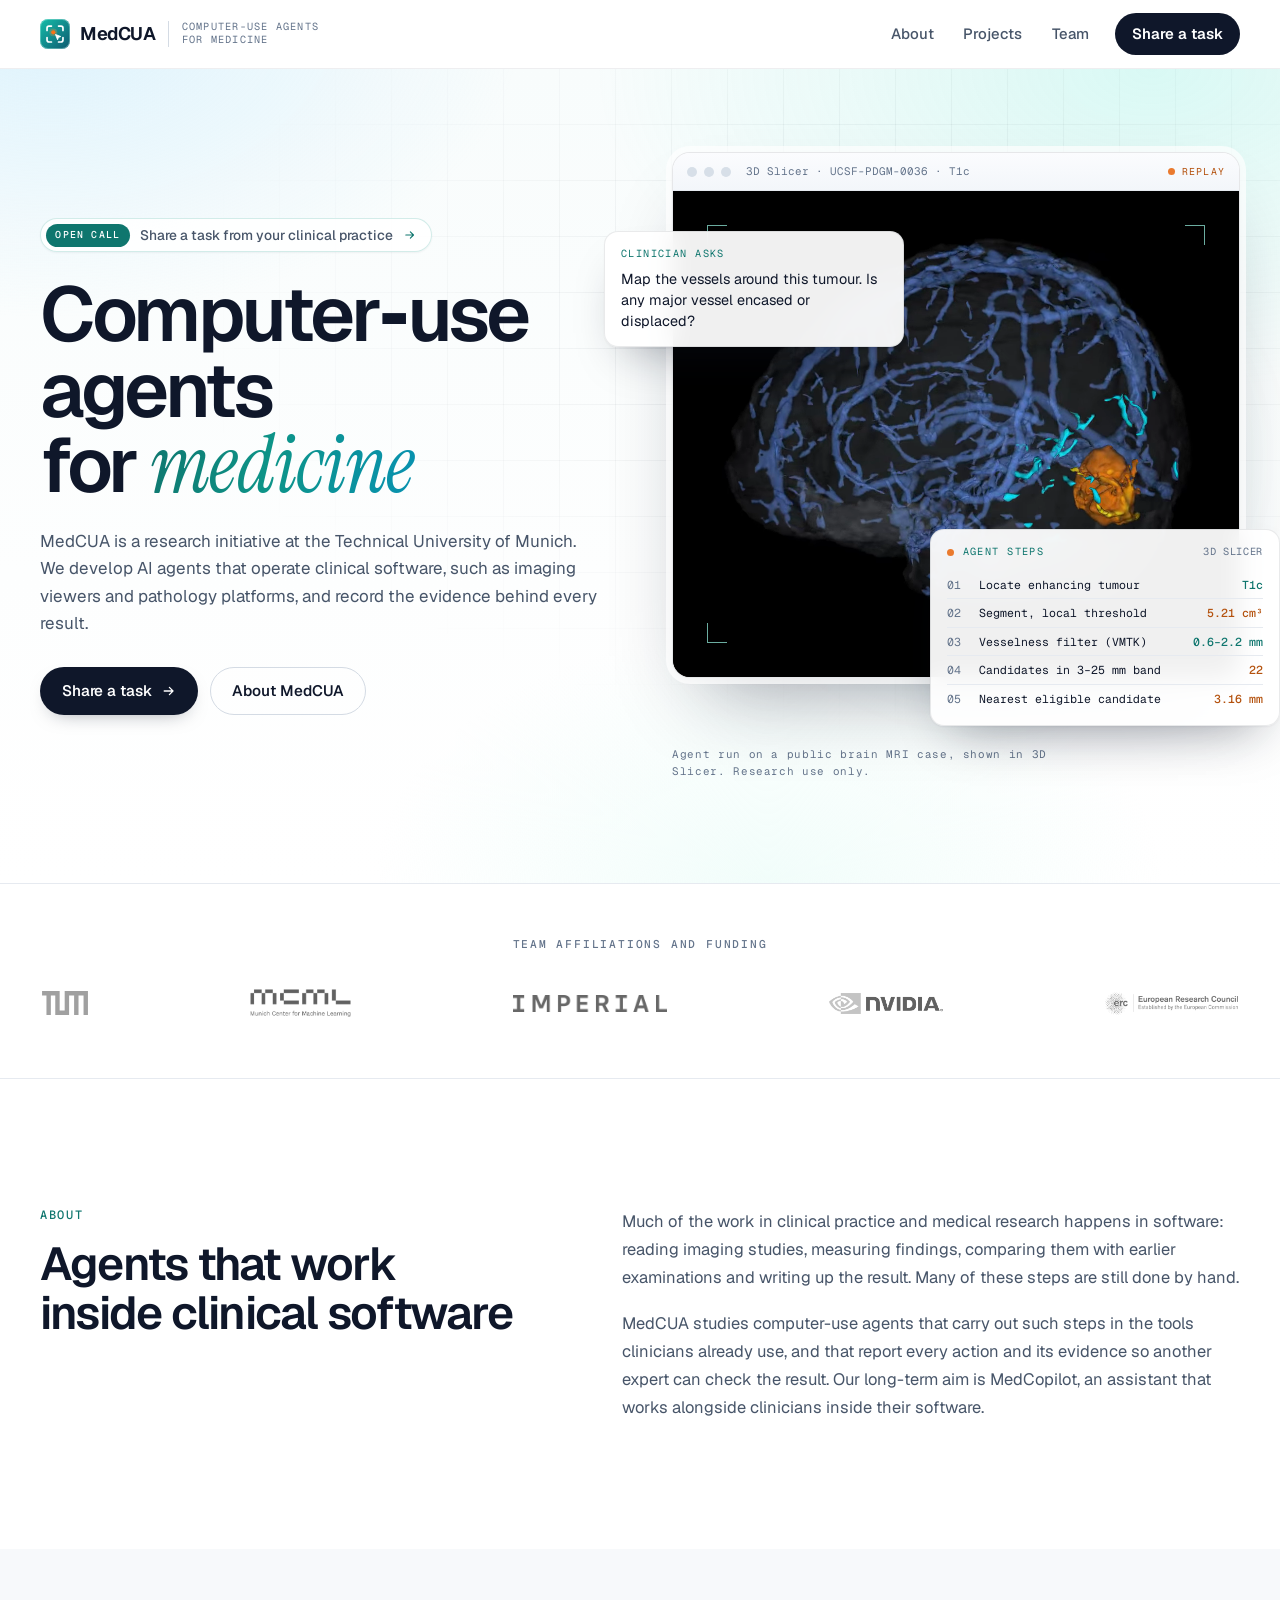
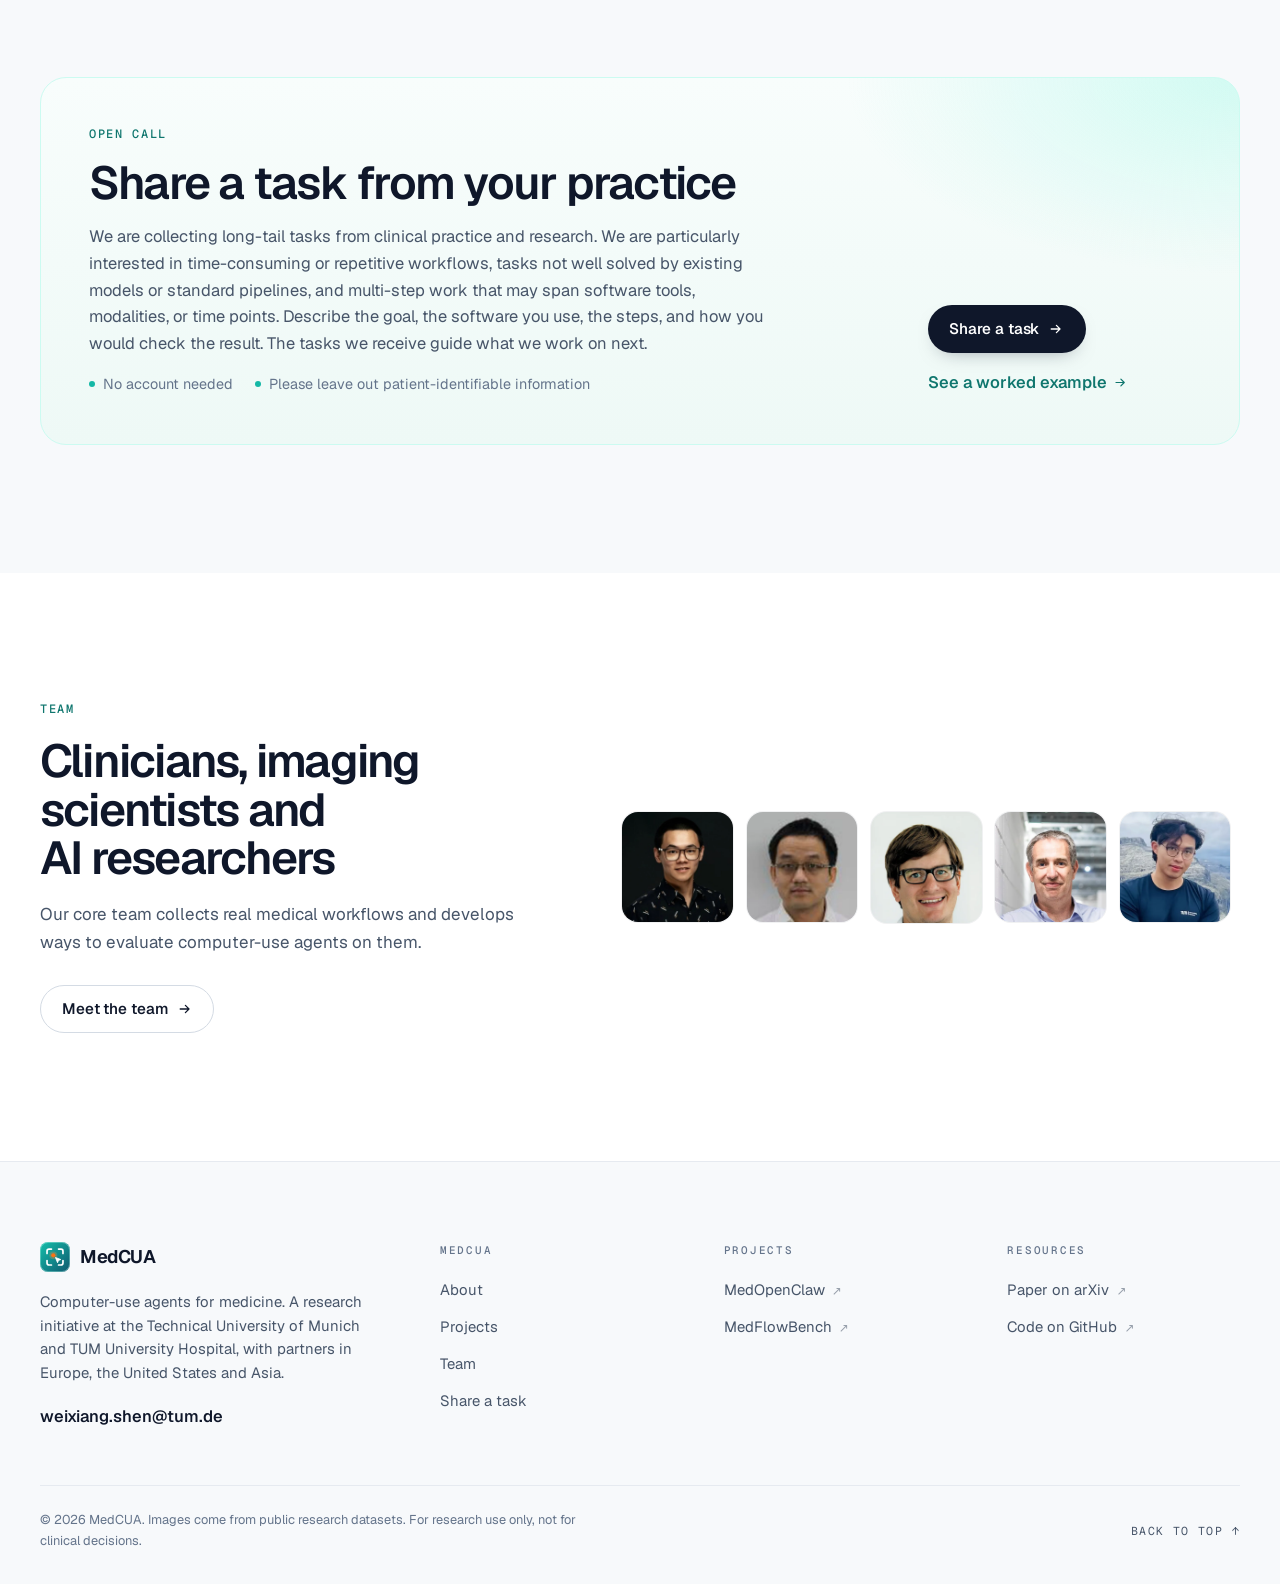
==== commit 63e9c720: "Use the AIM Lab portrait for Weixiang Shen" ====
--- a/index.html
+++ b/index.html
@@ -154,7 +154,7 @@
           <a class="btn btn-ghost" href="team/" data-reveal>Meet the team <svg viewBox="0 0 20 20" fill="none" stroke="currentColor" stroke-width="1.6" stroke-linecap="round" stroke-linejoin="round" aria-hidden="true"><path d="M4 10h11M10.5 5.5 15 10l-4.5 4.5"/></svg></a>
         </div>
         <ul class="avatar-wall" aria-label="Core team members" data-reveal>
-          <li><img src="assets/team/weixiang-shen.webp" width="480" height="480" alt="Weixiang Shen" loading="lazy"></li>
+          <li><img src="assets/team/weixiang-shen.webp?v=aim" width="480" height="480" alt="Weixiang Shen" loading="lazy"></li>
           <li><img src="assets/team/daguang-xu.webp" width="480" height="480" alt="Daguang Xu" loading="lazy"></li>
           <li><img src="assets/team/benedikt-wiestler.webp" width="480" height="480" alt="Benedikt Wiestler" loading="lazy"></li>
           <li><img src="assets/team/daniel-rueckert.webp" width="480" height="480" alt="Daniel Rueckert" loading="lazy"></li>
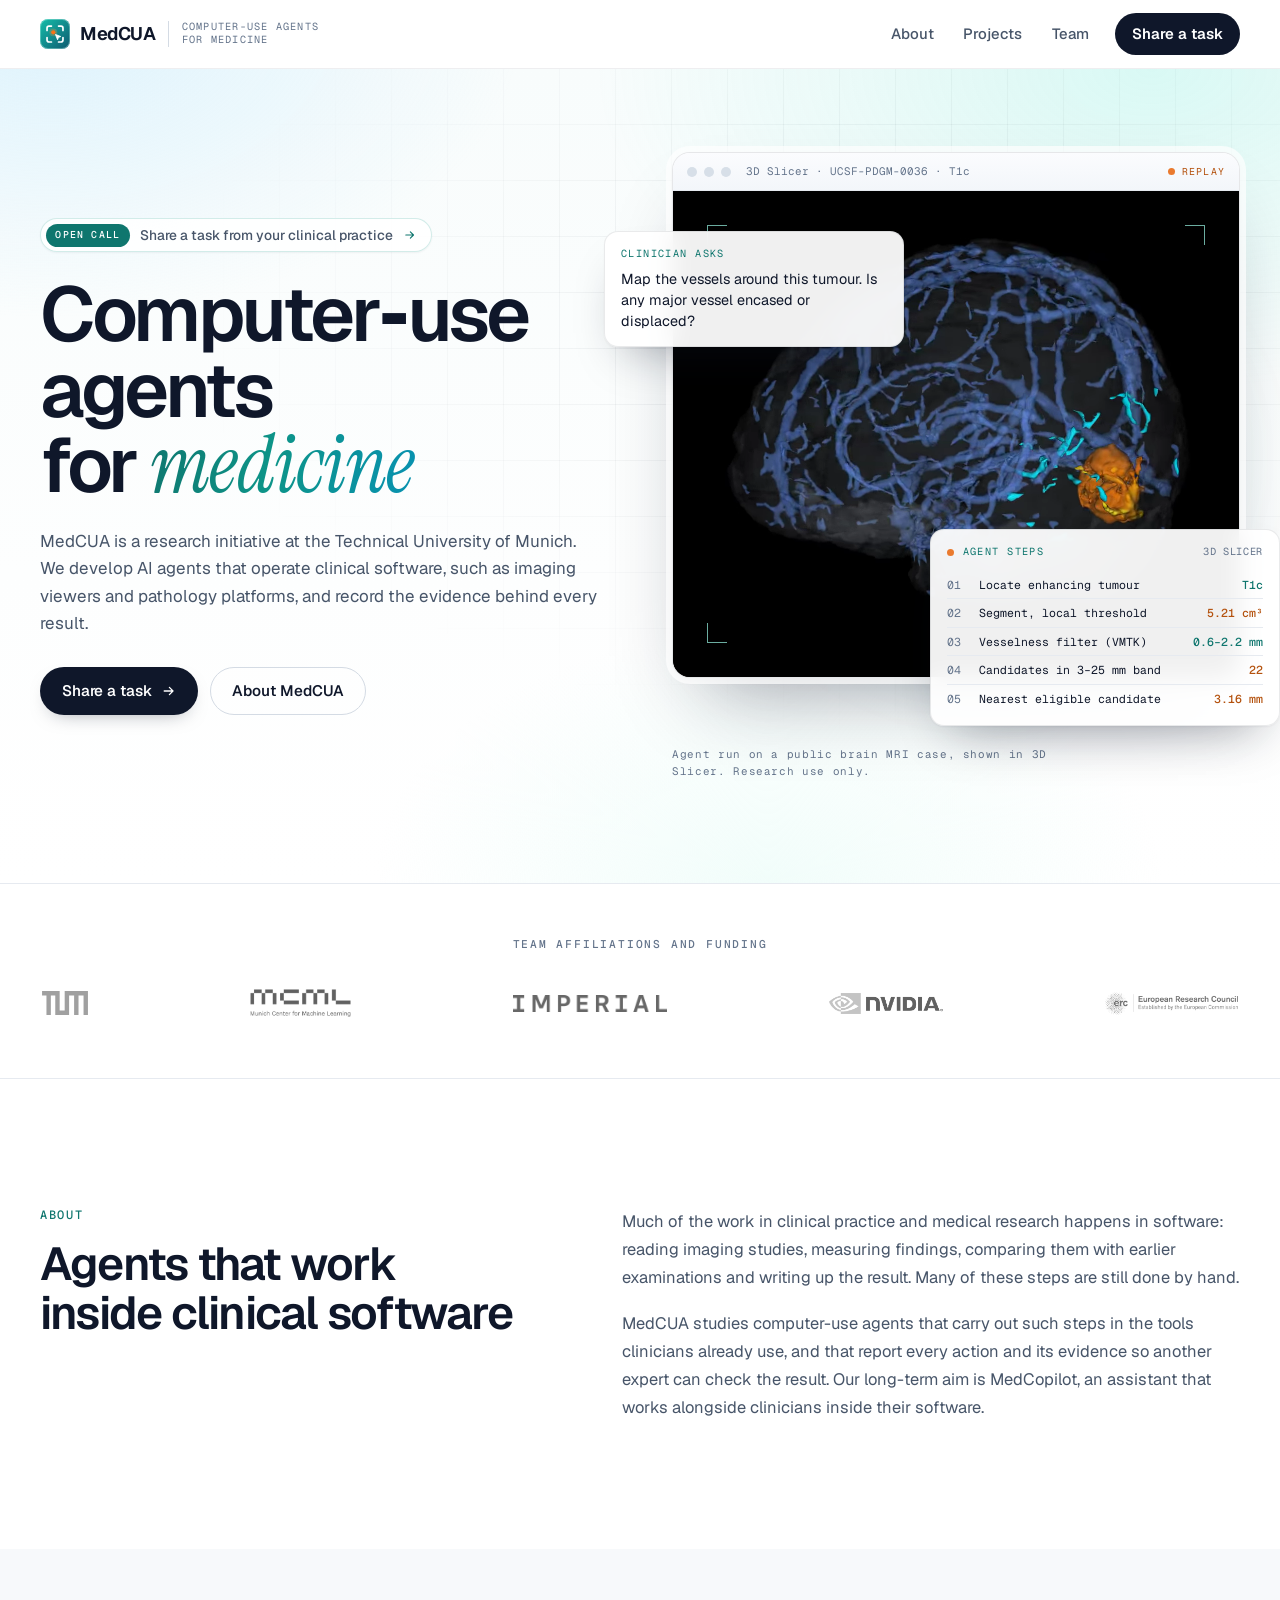
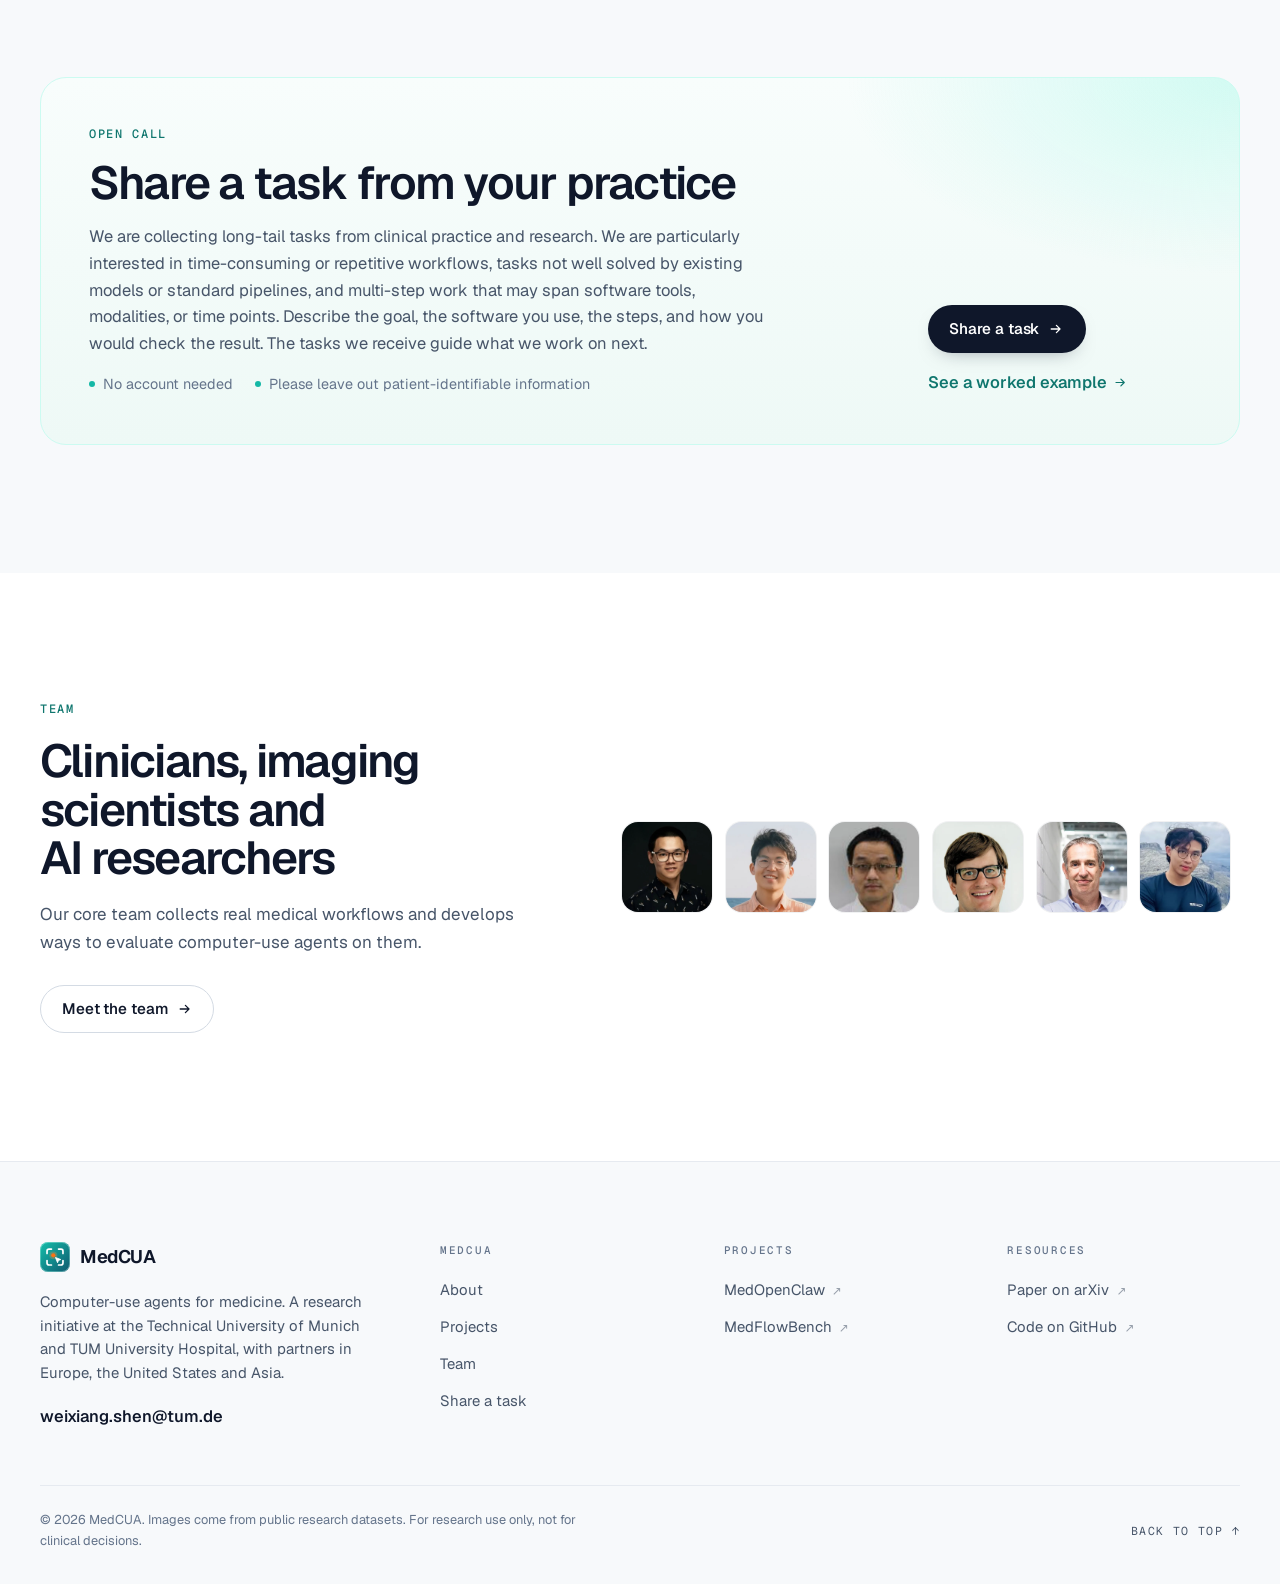
==== commit 63e5b0a3: "Add Chengzhi Shen to the MedCUA team" ====
--- a/index.html
+++ b/index.html
@@ -19,7 +19,7 @@
   <link rel="icon" href="assets/mark.svg" type="image/svg+xml">
   <link rel="apple-touch-icon" href="assets/apple-touch-icon.png">
   <link rel="preload" href="assets/fonts/geist.woff2" as="font" type="font/woff2" crossorigin>
-  <link rel="stylesheet" href="site.css?v=11">
+  <link rel="stylesheet" href="site.css?v=12">
   <script>document.documentElement.classList.add('js')</script>
   <script src="site.js?v=9" defer></script>
 </head>
@@ -155,6 +155,7 @@
         </div>
         <ul class="avatar-wall" aria-label="Core team members" data-reveal>
           <li><img src="assets/team/weixiang-shen.webp?v=aim" width="480" height="480" alt="Weixiang Shen" loading="lazy"></li>
+          <li><img src="assets/team/chengzhi-shen.webp" width="480" height="480" alt="Chengzhi Shen" loading="lazy"></li>
           <li><img src="assets/team/daguang-xu.webp" width="480" height="480" alt="Daguang Xu" loading="lazy"></li>
           <li><img src="assets/team/benedikt-wiestler.webp" width="480" height="480" alt="Benedikt Wiestler" loading="lazy"></li>
           <li><img src="assets/team/daniel-rueckert.webp" width="480" height="480" alt="Daniel Rueckert" loading="lazy"></li>
--- a/site.css
+++ b/site.css
@@ -579,7 +579,7 @@
 .people-copy { display: grid; gap: 1.2rem; align-content: start; justify-items: start; }
 .people-copy .lead { max-width: 46ch; }
 .people-copy .btn { margin-top: .6rem; }
-.avatar-wall { list-style: none; display: grid; grid-template-columns: repeat(5, minmax(0, 1fr)); gap: clamp(.5rem, 1.2vw, .85rem); width: 100%; max-width: 38rem; }
+.avatar-wall { list-style: none; display: grid; grid-template-columns: repeat(6, minmax(0, 1fr)); gap: clamp(.5rem, 1.2vw, .85rem); width: 100%; max-width: 38rem; }
 .avatar-wall li { position: relative; aspect-ratio: 1; border-radius: 16px; overflow: hidden; background: var(--paper-3); box-shadow: 0 0 0 1px rgba(15, 23, 42, .06); }
 .avatar-wall img { width: 100%; height: 100%; object-fit: cover; transition: transform .5s var(--ease); }
 .avatar-wall li:hover img { transform: scale(1.04); }
@@ -809,6 +809,7 @@
 }
 
 @media (max-width: 420px) {
+  .avatar-wall { grid-template-columns: repeat(3, minmax(0, 1fr)); max-width: 20rem; }
   .brand-name { font-size: 1.05rem; }
   .hero-pill-tag { display: none; }
   .logo-row { gap: .75rem 1.4rem; }
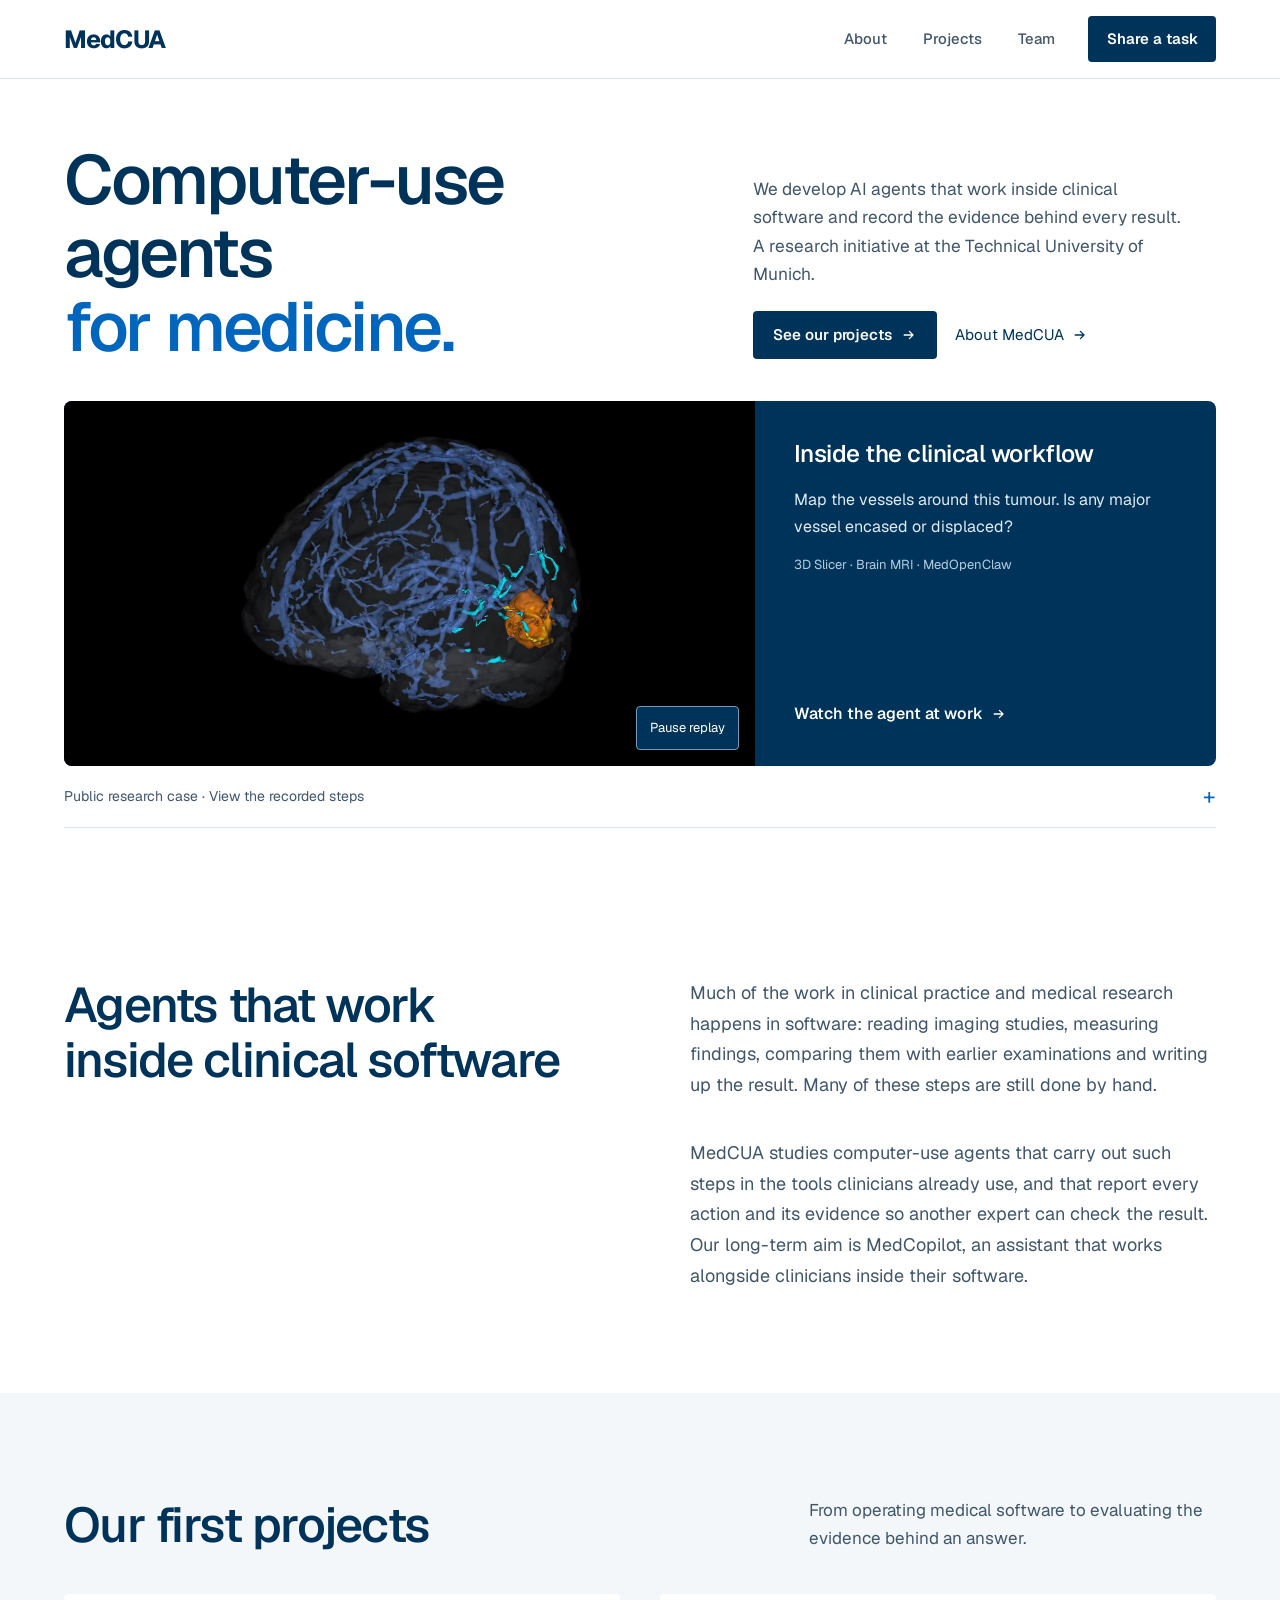
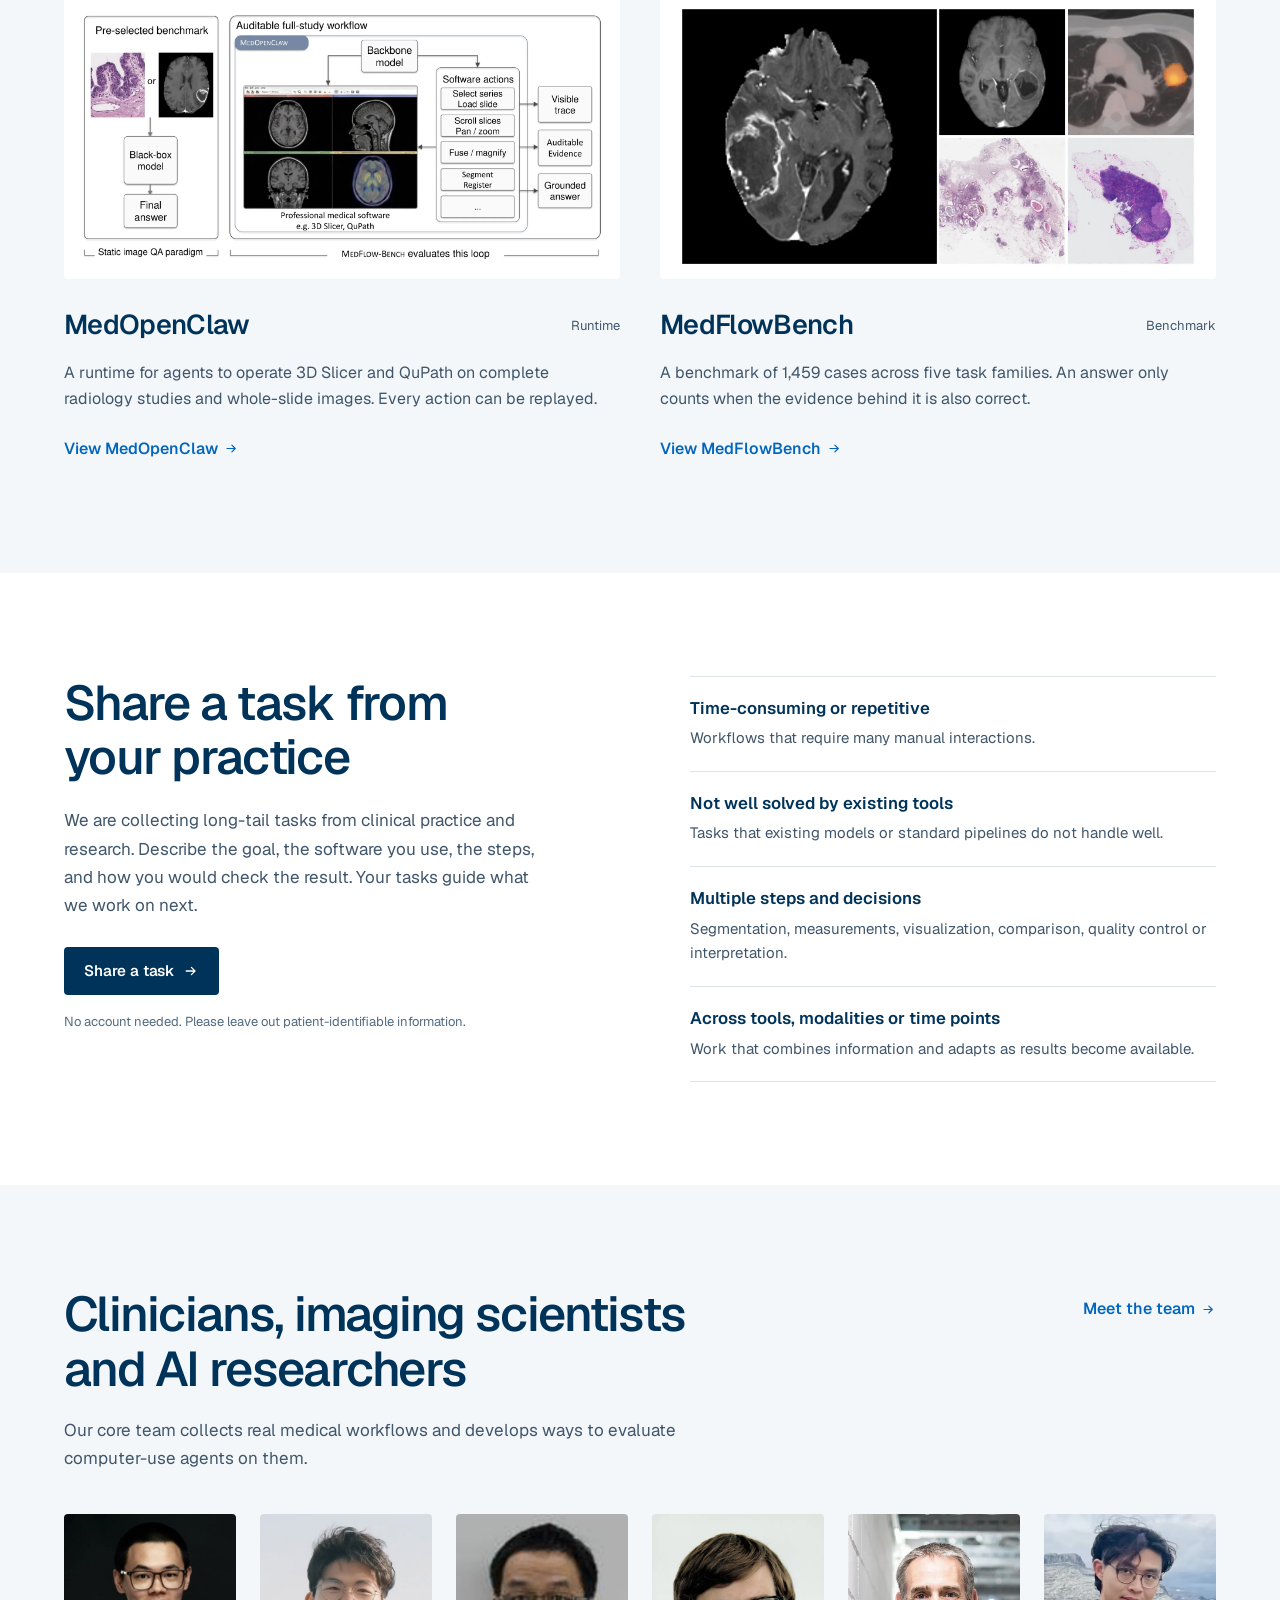
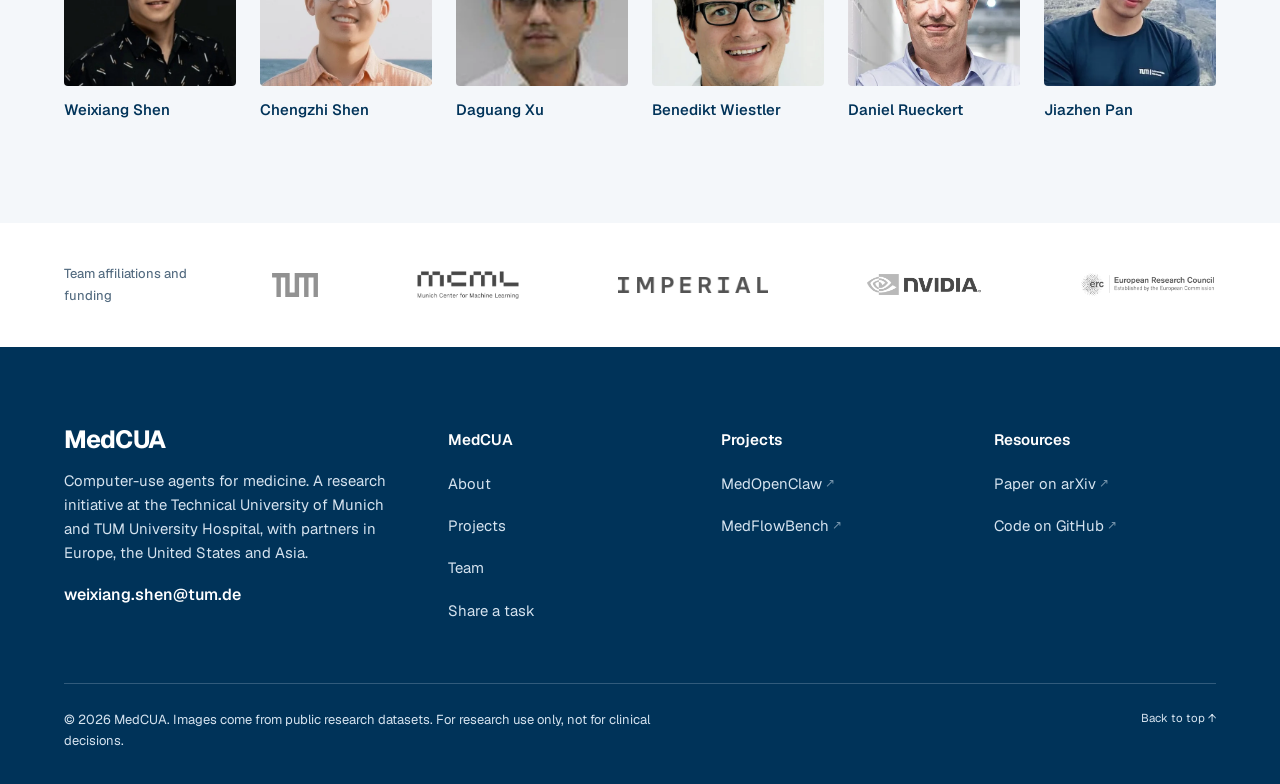
==== commit 63d91cd9: "Refresh MedCUA with a clean TUM-blue editorial design" ====
--- a/index.html
+++ b/index.html
@@ -20,18 +20,17 @@
   <link rel="apple-touch-icon" href="assets/apple-touch-icon.png">
   <link rel="preload" href="assets/fonts/geist.woff2" as="font" type="font/woff2" crossorigin>
   <link rel="stylesheet" href="site.css?v=12">
+  <link rel="stylesheet" href="editorial.css?v=1">
   <script>document.documentElement.classList.add('js')</script>
-  <script src="site.js?v=9" defer></script>
+  <script src="editorial.js?v=1" defer></script>
 </head>
-<body>
+<body class="editorial page-home">
   <a class="skip-link" href="#main">Skip to content</a>
 
   <header class="site-header" data-header>
     <div class="shell header-inner">
       <a class="brand" href="./" aria-label="MedCUA home">
-        <img class="brand-mark" src="assets/mark.svg" width="30" height="30" alt="">
         <span class="brand-name">MedCUA</span>
-        <span class="brand-sub">Computer-use agents<br>for medicine</span>
       </a>
       <button class="nav-toggle" type="button" aria-expanded="false" aria-controls="site-nav"><span class="nav-toggle-icon" aria-hidden="true"></span>Menu</button>
       <nav class="nav" id="site-nav" aria-label="Primary">
@@ -44,59 +43,124 @@
   </header>
 
   <main id="main">
-    <section class="hero" aria-labelledby="hero-title">
-      <div class="hero-bg" aria-hidden="true"></div>
-      <div class="shell hero-grid">
-        <div class="hero-copy">
-          <a class="hero-pill" href="contribute/">
-            <span class="hero-pill-tag">Open call</span>
-            <span class="hero-pill-text">Share a task from your clinical practice</span>
-            <svg viewBox="0 0 20 20" fill="none" stroke="currentColor" stroke-width="1.6" stroke-linecap="round" stroke-linejoin="round" aria-hidden="true"><path d="M4 10h11M10.5 5.5 15 10l-4.5 4.5"/></svg>
-          </a>
-          <h1 class="display" id="hero-title">Computer&#8209;use agents for <em>medicine</em></h1>
-          <p class="hero-lead">MedCUA is a research initiative at the Technical University of Munich. We develop AI agents that operate clinical software, such as imaging viewers and pathology platforms, and record the evidence behind every result.</p>
-          <div class="hero-actions">
-            <a class="btn btn-primary" href="contribute/">Share a task <svg viewBox="0 0 20 20" fill="none" stroke="currentColor" stroke-width="1.6" stroke-linecap="round" stroke-linejoin="round" aria-hidden="true"><path d="M4 10h11M10.5 5.5 15 10l-4.5 4.5"/></svg></a>
-            <a class="btn btn-ghost" href="#about">About MedCUA</a>
-          </div>
-        </div>
-
-        <figure class="hero-visual">
-          <div class="hero-stage">
-            <div class="viewer">
-              <div class="viewer-bar" aria-hidden="true"><i></i><i></i><i></i><span class="viewer-title">3D Slicer · UCSF-PDGM-0036 · T1c</span><span class="viewer-live"><span class="pulse"></span>Replay</span></div>
-              <div class="viewer-screen">
-                <video class="hero-video" autoplay muted loop playsinline preload="auto" poster="assets/media/hero-brain-poster.webp" aria-hidden="true" tabindex="-1" data-hero-video>
-                  <source src="assets/media/hero-brain-sm.webm" type="video/webm" media="(max-width: 700px)">
-                  <source src="assets/media/hero-brain-sm.mp4" type="video/mp4" media="(max-width: 700px)">
-                  <source src="assets/media/hero-brain.webm" type="video/webm">
-                  <source src="assets/media/hero-brain.mp4" type="video/mp4">
-                </video>
-                <div class="hero-reticle" aria-hidden="true"><span></span><span></span><span></span><span></span></div>
-              </div>
+    <section class="research-hero" aria-labelledby="hero-title">
+      <div class="shell">
+        <div class="research-intro">
+          <h1 class="research-title" id="hero-title">Computer-use agents <span class="title-blue">for medicine.</span></h1>
+          <div class="research-intro-copy">
+            <p>We develop AI agents that work inside clinical software and record the evidence behind every result. A research initiative at the Technical University of Munich.</p>
+            <div class="hero-actions">
+              <a class="btn btn-primary" href="projects/">See our projects <svg viewBox="0 0 20 20" fill="none" stroke="currentColor" stroke-width="1.6" stroke-linecap="round" stroke-linejoin="round" aria-hidden="true"><path d="M4 10h11M10.5 5.5 15 10l-4.5 4.5"/></svg></a>
+              <a class="text-link" href="#about">About MedCUA <svg viewBox="0 0 20 20" fill="none" stroke="currentColor" stroke-width="1.6" stroke-linecap="round" stroke-linejoin="round" aria-hidden="true"><path d="M4 10h11M10.5 5.5 15 10l-4.5 4.5"/></svg></a>
             </div>
-
-            <div class="hud hud-request">
-              <p class="hud-head"><span>Clinician asks</span></p>
-              <p>Map the vessels around this tumour. Is any major vessel encased or displaced?</p>
-            </div>
-
-            <div class="hud hud-trace" data-trace>
-              <p class="hud-head"><span class="pulse" aria-hidden="true"></span><span>Agent steps</span><span class="hud-meta">3D Slicer</span></p>
-              <ol class="trace">
-                <li style="--i:0"><span class="i">01</span><span class="a">Locate enhancing tumour</span><span class="v cool">T1c</span></li>
-                <li style="--i:1"><span class="i">02</span><span class="a">Segment, local threshold</span><span class="v">5.21 cm³</span></li>
-                <li style="--i:2"><span class="i">03</span><span class="a">Vesselness filter (VMTK)</span><span class="v cool">0.6–2.2 mm</span></li>
-                <li style="--i:3"><span class="i">04</span><span class="a">Candidates in 3–25 mm band</span><span class="v">22</span></li>
-                <li style="--i:4"><span class="i">05</span><span class="a">Nearest eligible candidate</span><span class="v">3.16 mm</span></li>
-              </ol>
-            </div>
-          </div>
-          <figcaption class="hero-caption">Agent run on a public brain MRI case, shown in 3D Slicer. Research use only.</figcaption>
-        </figure>
-      </div>
-    </section>
-
+          </div>
+        </div>
+        <div class="replay-stage">
+          <div class="replay-media">
+            <video class="replay-video" muted loop playsinline preload="metadata" poster="assets/media/hero-brain-poster.webp" aria-label="MedOpenClaw brain tumour and vessel mapping replay in 3D Slicer" data-replay-video>
+              <source src="assets/media/hero-brain-sm.webm" type="video/webm" media="(max-width: 700px)">
+              <source src="assets/media/hero-brain-sm.mp4" type="video/mp4" media="(max-width: 700px)">
+              <source src="assets/media/hero-brain.webm" type="video/webm">
+              <source src="assets/media/hero-brain.mp4" type="video/mp4">
+            </video>
+            <button class="replay-control" type="button" data-replay-toggle hidden>Play replay</button>
+          </div>
+          <div class="replay-copy">
+            <h2>Inside the clinical workflow</h2>
+            <p class="replay-question">Map the vessels around this tumour. Is any major vessel encased or displaced?</p>
+            <p class="replay-context">3D Slicer · Brain MRI · MedOpenClaw</p>
+            <a class="replay-link" href="https://jakobshen.github.io/MedOpenClaw/demos/">Watch the agent at work <svg viewBox="0 0 20 20" fill="none" stroke="currentColor" stroke-width="1.6" stroke-linecap="round" stroke-linejoin="round" aria-hidden="true"><path d="M4 10h11M10.5 5.5 15 10l-4.5 4.5"/></svg></a>
+          </div>
+        </div>
+        <details class="run-details">
+          <summary>Public research case · View the recorded steps</summary>
+          <div class="run-detail-grid">
+            <p>Agent run on UCSF-PDGM-0036 in 3D Slicer, using a contrast-enhanced T1 MRI. Research use only.</p>
+            <ol>
+              <li>Locate enhancing tumour <span>T1c</span></li>
+              <li>Segment with a local threshold <span>5.21 cm³</span></li>
+              <li>Apply the VMTK vesselness filter <span>0.6–2.2 mm</span></li>
+              <li>Find candidates in a 3–25 mm band <span>22 candidates</span></li>
+              <li>Measure the nearest eligible candidate <span>3.16 mm</span></li>
+            </ol>
+          </div>
+        </details>
+      </div>
+    </section>
+
+    <section class="section" id="about" aria-labelledby="about-title">
+      <div class="shell about-grid">
+        <h2 class="h2" id="about-title">Agents that work inside clinical software</h2>
+        <div class="about-text">
+          <p>Much of the work in clinical practice and medical research happens in software: reading imaging studies, measuring findings, comparing them with earlier examinations and writing up the result. Many of these steps are still done by hand.</p>
+          <p>MedCUA studies computer-use agents that carry out such steps in the tools clinicians already use, and that report every action and its evidence so another expert can check the result. Our long-term aim is MedCopilot, an assistant that works alongside clinicians inside their software.</p>
+        </div>
+      </div>
+    </section>
+
+    <section class="section research-projects" id="projects" aria-labelledby="projects-title">
+      <div class="shell">
+        <div class="research-head">
+          <h2 class="h2" id="projects-title">Our first projects</h2>
+          <p>From operating medical software to evaluating the evidence behind an answer.</p>
+        </div>
+        <div class="research-project-grid">
+          <article class="research-project">
+            <a class="research-project-image" href="https://jakobshen.github.io/MedOpenClaw/" aria-label="Visit MedOpenClaw">
+              <img src="assets/media/projects/fig-overview.webp" width="1800" height="838" alt="MedOpenClaw architecture connects a model to 3D Slicer and QuPath, recording actions and evidence." loading="lazy">
+            </a>
+            <div class="research-project-title"><h3>MedOpenClaw</h3><span>Runtime</span></div>
+            <p>A runtime for agents to operate 3D Slicer and QuPath on complete radiology studies and whole-slide images. Every action can be replayed.</p>
+            <a class="link-arrow" href="https://jakobshen.github.io/MedOpenClaw/">View MedOpenClaw <svg viewBox="0 0 20 20" fill="none" stroke="currentColor" stroke-width="1.6" stroke-linecap="round" stroke-linejoin="round" aria-hidden="true"><path d="M4 10h11M10.5 5.5 15 10l-4.5 4.5"/></svg></a>
+          </article>
+          <article class="research-project">
+            <a class="research-project-image" href="https://jakobshen.github.io/MedOpenClaw/medflowbench/" aria-label="Visit MedFlowBench">
+              <img src="assets/media/projects/medflowbench-tasks.webp" width="1600" height="800" alt="Five MedFlowBench task families across radiology and pathology." loading="lazy">
+            </a>
+            <div class="research-project-title"><h3>MedFlowBench</h3><span>Benchmark</span></div>
+            <p>A benchmark of 1,459 cases across five task families. An answer only counts when the evidence behind it is also correct.</p>
+            <a class="link-arrow" href="https://jakobshen.github.io/MedOpenClaw/medflowbench/">View MedFlowBench <svg viewBox="0 0 20 20" fill="none" stroke="currentColor" stroke-width="1.6" stroke-linecap="round" stroke-linejoin="round" aria-hidden="true"><path d="M4 10h11M10.5 5.5 15 10l-4.5 4.5"/></svg></a>
+          </article>
+        </div>
+      </div>
+    </section>
+
+    <section class="section task-call" id="contribute" aria-labelledby="contribute-title">
+      <div class="shell task-call-grid">
+        <div class="task-call-copy">
+          <h2 class="h2" id="contribute-title">Share a task from your practice</h2>
+          <p>We are collecting long-tail tasks from clinical practice and research. Describe the goal, the software you use, the steps, and how you would check the result. Your tasks guide what we work on next.</p>
+          <a class="btn btn-primary" href="contribute/">Share a task <svg viewBox="0 0 20 20" fill="none" stroke="currentColor" stroke-width="1.6" stroke-linecap="round" stroke-linejoin="round" aria-hidden="true"><path d="M4 10h11M10.5 5.5 15 10l-4.5 4.5"/></svg></a>
+          <span class="task-call-note">No account needed. Please leave out patient-identifiable information.</span>
+        </div>
+        <ul class="task-criteria" aria-label="The tasks we are looking for">
+          <li><h3>Time-consuming or repetitive</h3><p>Workflows that require many manual interactions.</p></li>
+          <li><h3>Not well solved by existing tools</h3><p>Tasks that existing models or standard pipelines do not handle well.</p></li>
+          <li><h3>Multiple steps and decisions</h3><p>Segmentation, measurements, visualization, comparison, quality control or interpretation.</p></li>
+          <li><h3>Across tools, modalities or time points</h3><p>Work that combines information and adapts as results become available.</p></li>
+        </ul>
+      </div>
+    </section>
+
+    <section class="section team-preview" id="team" aria-labelledby="team-title">
+      <div class="shell">
+        <div class="research-head">
+          <div>
+            <h2 class="h2" id="team-title">Clinicians, imaging scientists and AI researchers</h2>
+            <p>Our core team collects real medical workflows and develops ways to evaluate computer-use agents on them.</p>
+          </div>
+          <a class="link-arrow" href="team/">Meet the team <svg viewBox="0 0 20 20" fill="none" stroke="currentColor" stroke-width="1.6" stroke-linecap="round" stroke-linejoin="round" aria-hidden="true"><path d="M4 10h11M10.5 5.5 15 10l-4.5 4.5"/></svg></a>
+        </div>
+        <ul class="team-preview-list" aria-label="Core team members">
+          <li><a href="https://aim-lab.io/author/weixiang-shen/"><img src="assets/team/weixiang-shen.webp?v=aim" width="480" height="480" alt="Weixiang Shen" loading="lazy"><span>Weixiang Shen</span></a></li>
+          <li><a href="https://zuseschoolrelai.de/people/scientists/chengzhi-shen/"><img src="assets/team/chengzhi-shen.webp" width="480" height="480" alt="Chengzhi Shen" loading="lazy"><span>Chengzhi Shen</span></a></li>
+          <li><a href="team/"><img src="assets/team/daguang-xu.webp" width="480" height="480" alt="Daguang Xu" loading="lazy"><span>Daguang Xu</span></a></li>
+          <li><a href="https://www.professoren.tum.de/en/wiestler-benedikt"><img src="assets/team/benedikt-wiestler.webp" width="480" height="480" alt="Benedikt Wiestler" loading="lazy"><span>Benedikt Wiestler</span></a></li>
+          <li><a href="https://www.professoren.tum.de/en/rueckert-daniel"><img src="assets/team/daniel-rueckert.webp" width="480" height="480" alt="Daniel Rueckert" loading="lazy"><span>Daniel Rueckert</span></a></li>
+          <li><a href="team/"><img src="assets/team/jiazhen-pan-portrait.webp" width="480" height="480" alt="Jiazhen Pan" loading="lazy"><span>Jiazhen Pan</span></a></li>
+        </ul>
+      </div>
+    </section>
     <section class="partners" aria-labelledby="partners-label">
       <div class="shell partners-inner">
         <h2 class="partners-label" id="partners-label">Team affiliations and funding</h2>
@@ -110,65 +174,12 @@
       </div>
     </section>
 
-    <section class="section" id="about" aria-labelledby="about-title">
-      <div class="shell">
-        <div class="about-grid">
-          <div class="about-head">
-            <p class="eyebrow" data-reveal>About</p>
-            <h2 class="h2" id="about-title" data-reveal>Agents that work inside clinical software</h2>
-          </div>
-          <div class="about-text" data-reveal>
-            <p>Much of the work in clinical practice and medical research happens in software: reading imaging studies, measuring findings, comparing them with earlier examinations and writing up the result. Many of these steps are still done by hand.</p>
-            <p>MedCUA studies computer-use agents that carry out such steps in the tools clinicians already use, and that report every action and its evidence so another expert can check the result. Our long-term aim is MedCopilot, an assistant that works alongside clinicians inside their software.</p>
-          </div>
-        </div>
-      </div>
-    </section>
-
-    <section class="section section--tint" id="contribute" aria-labelledby="contribute-title">
-      <div class="shell">
-        <div class="call" data-reveal>
-          <div class="call-text">
-            <p class="eyebrow">Open call</p>
-            <h2 class="h2" id="contribute-title">Share a task from your practice</h2>
-            <p>We are collecting long-tail tasks from clinical practice and research. We are particularly interested in time-consuming or repetitive workflows, tasks not well solved by existing models or standard pipelines, and multi-step work that may span software tools, modalities, or time points. Describe the goal, the software you use, the steps, and how you would check the result. The tasks we receive guide what we work on next.</p>
-            <ul class="call-notes">
-              <li>No account needed</li>
-              <li>Please leave out patient-identifiable information</li>
-            </ul>
-          </div>
-          <div class="call-actions">
-            <a class="btn btn-primary" href="contribute/">Share a task <svg viewBox="0 0 20 20" fill="none" stroke="currentColor" stroke-width="1.6" stroke-linecap="round" stroke-linejoin="round" aria-hidden="true"><path d="M4 10h11M10.5 5.5 15 10l-4.5 4.5"/></svg></a>
-            <a class="link-arrow" href="contribute/">See a worked example <svg viewBox="0 0 20 20" fill="none" stroke="currentColor" stroke-width="1.6" stroke-linecap="round" stroke-linejoin="round" aria-hidden="true"><path d="M4 10h11M10.5 5.5 15 10l-4.5 4.5"/></svg></a>
-          </div>
-        </div>
-      </div>
-    </section>
-
-    <section class="section" id="team" aria-labelledby="team-title">
-      <div class="shell people-grid">
-        <div class="people-copy">
-          <p class="eyebrow" data-reveal>Team</p>
-          <h2 class="h2" id="team-title" data-reveal>Clinicians, imaging scientists and AI researchers</h2>
-          <p class="lead" data-reveal>Our core team collects real medical workflows and develops ways to evaluate computer-use agents on them.</p>
-          <a class="btn btn-ghost" href="team/" data-reveal>Meet the team <svg viewBox="0 0 20 20" fill="none" stroke="currentColor" stroke-width="1.6" stroke-linecap="round" stroke-linejoin="round" aria-hidden="true"><path d="M4 10h11M10.5 5.5 15 10l-4.5 4.5"/></svg></a>
-        </div>
-        <ul class="avatar-wall" aria-label="Core team members" data-reveal>
-          <li><img src="assets/team/weixiang-shen.webp?v=aim" width="480" height="480" alt="Weixiang Shen" loading="lazy"></li>
-          <li><img src="assets/team/chengzhi-shen.webp" width="480" height="480" alt="Chengzhi Shen" loading="lazy"></li>
-          <li><img src="assets/team/daguang-xu.webp" width="480" height="480" alt="Daguang Xu" loading="lazy"></li>
-          <li><img src="assets/team/benedikt-wiestler.webp" width="480" height="480" alt="Benedikt Wiestler" loading="lazy"></li>
-          <li><img src="assets/team/daniel-rueckert.webp" width="480" height="480" alt="Daniel Rueckert" loading="lazy"></li>
-          <li><img src="assets/team/jiazhen-pan-portrait.webp" width="480" height="480" alt="Jiazhen Pan" loading="lazy"></li>
-        </ul>
-      </div>
-    </section>
   </main>
 
   <footer class="site-footer">
     <div class="shell footer-top">
       <div class="footer-brand">
-        <a class="brand" href="./" aria-label="MedCUA home"><img class="brand-mark" src="assets/mark.svg" width="30" height="30" alt=""><span class="brand-name">MedCUA</span></a>
+        <a class="brand" href="./" aria-label="MedCUA home"><span class="brand-name">MedCUA</span></a>
         <p>Computer-use agents for medicine. A research initiative at the Technical University of Munich and TUM University Hospital, with partners in Europe, the United States and Asia.</p>
         <a class="footer-mail" href="mailto:weixiang.shen@tum.de">weixiang.shen@tum.de</a>
       </div>
--- a/editorial.css
+++ b/editorial.css
@@ -0,0 +1,229 @@
+/* Presentation pages only. The contribution form keeps the original design system. */
+body.editorial {
+  --ink: #003359;
+  --ink-2: #40566b;
+  --ink-3: #536b80;
+  --navy-950: #002341;
+  --navy-900: #003359;
+  --navy-800: #005293;
+  --blue-700: #005293;
+  --blue-600: #0065bd;
+  --blue-500: #0075d1;
+  --blue-400: #3b91d8;
+  --blue-300: #82b6df;
+  --blue-200: #c2dcf0;
+  --blue-100: #e4eff7;
+  --blue-50: #f4f7fa;
+  --accent-800: #003359;
+  --accent-700: #005293;
+  --accent-600: #0065bd;
+  --accent-500: #0075d1;
+  --accent-100: #e4eff7;
+  --accent-50: #f4f7fa;
+  --paper-2: #f4f7fa;
+  --paper-3: #eaf0f5;
+  --line: #dce4eb;
+  --line-2: #c6d3df;
+  --shell: 1200px;
+  --gutter: clamp(22px, 5vw, 64px);
+  --section-y: clamp(64px, 8vw, 112px);
+  --header-h: 78px;
+  --radius: 8px;
+  --radius-lg: 12px;
+  --radius-xl: 12px;
+  --ease: cubic-bezier(.16, 1, .3, 1);
+  color: var(--ink);
+  background: #fff;
+  font-size: 1rem;
+  line-height: 1.65;
+  caret-color: #0065bd;
+  scrollbar-color: #b4c8d9 #f4f7fa;
+}
+.editorial ::selection { background: #c2dcf0; color: #003359; }
+.editorial :focus-visible { outline: 3px solid #0065bd; outline-offset: 5px; }
+.editorial a { text-underline-offset: .25em; }
+.editorial .site-header, .editorial .site-header.is-scrolled {
+  background: #fff; backdrop-filter: none; -webkit-backdrop-filter: none;
+  border-bottom: 1px solid var(--line); box-shadow: none;
+}
+.editorial .brand-name { font-size: 1.55rem; font-weight: 740; letter-spacing: -.035em; }
+.editorial .brand-mark, .editorial .brand-sub { display: none; }
+.editorial .nav { gap: .75rem; }
+.editorial .nav a { min-height: 44px; display: inline-flex; align-items: center; padding: .6rem .75rem; border-radius: 4px; }
+.editorial .nav a:not(.nav-cta):hover { color: #0065bd; background: transparent; }
+.editorial .nav .nav-cta { padding: .65rem 1.15rem; border-radius: 4px; background: #003359; color: #fff; }
+.editorial .nav .nav-cta:hover { background: #005293; }
+.editorial .nav-toggle { min-height: 44px; border-radius: 4px; }
+.editorial .btn { min-height: 48px; border-radius: 4px; font-weight: 570; padding: .8rem 1.2rem; box-shadow: none; }
+.editorial .btn-primary { --btn-bg: #003359; }
+.editorial .btn-primary:hover { --btn-bg: #005293; }
+.editorial .btn-ghost { --btn-bg: transparent; --btn-fg: #003359; --btn-line: #b3c7d8; }
+.editorial .btn-ghost:hover { --btn-bg: #f4f7fa; --btn-line: #0065bd; }
+.editorial .btn:active { transform: translateY(1px); }
+.editorial .btn-sm { min-height: 44px; }
+.editorial .link-arrow { min-height: 44px; }
+.editorial .h2 { font-size: clamp(2.1rem, 3.8vw, 3.3rem); line-height: 1.12; letter-spacing: -.035em; font-weight: 550; }
+.editorial .h3 { font-size: 1.45rem; font-weight: 580; }
+.editorial .lead { color: var(--ink-2); font-size: 1.125rem; }
+.editorial .eyebrow { display: none; }
+.editorial .hero-bg, .editorial .page-hero-bg { display: none; }
+.editorial .page-hero { background: #f4f7fa; border-bottom: 0; }
+.editorial .page-hero-inner { max-width: 1200px; padding-block: 64px 72px; gap: 22px; }
+.editorial .page-title { font-family: var(--font-sans); color: #003359; font-size: clamp(3rem, 6vw, 5rem); font-weight: 550; letter-spacing: -.035em; line-height: 1.06; }
+.editorial .page-title em { font-family: inherit; font-style: normal; font-weight: inherit; }
+.editorial .crumbs { font-family: var(--font-sans); font-size: .875rem; letter-spacing: 0; text-transform: none; }
+html.js .editorial [data-reveal] { opacity: 1; transform: none; transition: none; }
+.editorial .site-footer { background: #003359; border: 0; color: #d5e3ef; }
+.editorial .site-footer .brand, .editorial .site-footer .footer-mail, .editorial .footer-col h2 { color: #fff; }
+.editorial .footer-col h2 { font-family: var(--font-sans); font-size: .95rem; letter-spacing: 0; text-transform: none; font-weight: 600; margin-bottom: 16px; }
+.editorial .footer-col a, .editorial .footer-bottom, .editorial .footer-bottom a { color: #d5e3ef; }
+.editorial .footer-col a { display: inline-flex; align-items: center; min-height: 32px; }
+.editorial .footer-col a:hover, .editorial .footer-mail:hover { color: #fff; text-decoration: underline; }
+.editorial .footer-bottom { border-color: #315b7c; font-size: .8125rem; }
+.editorial .footer-bottom .to-top { font-family: var(--font-sans); text-transform: none; letter-spacing: 0; min-height: 44px; }
+.editorial .skip-link { border-radius: 4px; }
+
+/* The opening pairs a large research statement with one real, uninterrupted replay. */
+.research-hero { padding-block: clamp(40px, 5vw, 64px) 48px; }
+.research-intro { display: grid; grid-template-columns: 1.35fr 1fr; align-items: end; gap: clamp(32px, 5vw, 72px); margin-bottom: 38px; }
+.research-title { font-size: clamp(3.2rem, 5.4vw, 5.25rem); line-height: 1.06; font-weight: 550; letter-spacing: -.035em; }
+.research-title span { display: block; }
+.research-title .title-blue { color: #0065bd; }
+.research-intro-copy { max-width: 27rem; padding-bottom: 4px; }
+.research-intro-copy p { color: var(--ink-2); font-size: 1.08rem; line-height: 1.65; }
+.research-intro-copy .hero-actions { margin-top: 22px; gap: 18px; align-items: center; }
+.research-intro-copy .text-link { color: #003359; font-size: .95rem; min-height: 44px; display: inline-flex; align-items: center; gap: 8px; text-decoration: none; }
+.research-intro-copy .text-link:hover { text-decoration: underline; }
+.research-intro-copy .text-link svg { width: 16px; height: 16px; }
+.replay-stage { display: grid; grid-template-columns: 1.5fr 1fr; background: #003359; color: #fff; overflow: hidden; border-radius: 8px; }
+.replay-media { position: relative; background: #000; min-height: 365px; }
+.replay-video { width: 100%; height: 100%; position: absolute; inset: 0; object-fit: contain; }
+.replay-control { position: absolute; right: 16px; bottom: 16px; border: 1px solid #7899b3; background: #003359; color: #fff; border-radius: 4px; padding: 8px 13px; min-height: 44px; font-size: .8125rem; cursor: pointer; }
+.replay-control:hover { background: #005293; }
+.replay-copy { padding: clamp(24px, 3vw, 42px); display: flex; flex-direction: column; align-items: start; }
+.replay-copy h2 { font-size: 1.5rem; line-height: 1.25; font-weight: 540; letter-spacing: -.02em; }
+.replay-question { margin-top: 18px; color: #e0ebf3; font-size: 1rem; line-height: 1.65; }
+.replay-context { color: #b5cde0; font-size: .8125rem; margin-top: 14px; }
+.replay-copy .replay-link { display: inline-flex; align-items: center; gap: 8px; color: #fff; text-decoration: none; font-weight: 550; min-height: 44px; margin-top: auto; padding-top: 18px; }
+.replay-link svg { width: 16px; height: 16px; transition: transform .2s; }
+.replay-link:hover svg { transform: translateX(3px); }
+.replay-link:hover { text-decoration: underline; }
+.run-details { border-bottom: 1px solid var(--line); margin-top: 0; color: var(--ink-2); font-size: .875rem; }
+.run-details summary { display: flex; align-items: center; justify-content: space-between; gap: 20px; min-height: 54px; padding-block: 12px; cursor: pointer; list-style: none; }
+.run-details summary::-webkit-details-marker { display: none; }
+.run-details summary::after { content: '+'; color: #0065bd; font-size: 1.4rem; font-weight: 400; }
+.run-details[open] summary::after { content: '−'; }
+.run-detail-grid { display: grid; grid-template-columns: 1fr 1.2fr; gap: 48px; padding-block: 12px 28px; }
+.run-detail-grid p { max-width: 40ch; }
+.run-detail-grid ol { margin: 0; padding-left: 22px; }
+.run-detail-grid li { padding-block: 5px; }
+.run-detail-grid li span { float: right; padding-left: 12px; font-variant-numeric: tabular-nums; font-weight: 550; color: #003359; }
+
+.editorial .about-grid { display: grid; grid-template-columns: 1fr 1fr; gap: clamp(40px, 8vw, 100px); align-items: start; }
+.editorial .about-text { font-size: 1.125rem; color: var(--ink-2); }
+.editorial .about-text p + p { margin-top: 20px; }
+.research-head { display: flex; align-items: end; justify-content: space-between; gap: 36px; margin-bottom: 42px; }
+.research-head p { color: var(--ink-2); max-width: 37ch; font-size: 1.0625rem; }
+.research-projects { background: #f4f7fa; }
+.research-project-grid { display: grid; grid-template-columns: 1fr 1fr; gap: 40px; }
+.research-project { display: flex; flex-direction: column; min-width: 0; }
+.research-project-image { display: flex; align-items: center; overflow: hidden; background: #fff; aspect-ratio: 1.95; border-radius: 4px; padding: 14px; }
+.research-project-image img { width: 100%; height: 100%; object-fit: contain; transition: transform .4s var(--ease); }
+.research-project-image:hover img { transform: scale(1.025); }
+.research-project-title { display: flex; align-items: center; justify-content: space-between; gap: 12px; margin-top: 24px; }
+.research-project-title h3 { font-size: 1.7rem; font-weight: 570; letter-spacing: -.025em; }
+.research-project-title span { color: var(--ink-2); font-size: .8125rem; }
+.research-project p { color: var(--ink-2); font-size: 1rem; line-height: 1.65; max-width: 49ch; margin-top: 12px; }
+.research-project .link-arrow { align-self: start; margin-top: 14px; }
+
+.task-call { background: #fff; }
+.task-call-grid { display: grid; grid-template-columns: 1fr 1fr; gap: clamp(40px, 8vw, 100px); }
+.task-call-copy > p { color: var(--ink-2); font-size: 1.0625rem; margin-top: 22px; max-width: 44ch; }
+.task-call-copy .btn { margin-top: 28px; }
+.task-criteria { list-style: none; border-top: 1px solid var(--line); }
+.task-criteria li { padding-block: 20px; border-bottom: 1px solid var(--line); }
+.task-criteria h3 { font-size: 1.05rem; font-weight: 600; line-height: 1.4; }
+.task-criteria p { margin-top: 6px; color: var(--ink-2); font-size: .9375rem; }
+.task-call-note { display: block; color: var(--ink-3); font-size: .8125rem; margin-top: 16px; }
+.editorial .team-preview { background: #f4f7fa; }
+.team-preview .research-head { align-items: start; }
+.team-preview .research-head > div { max-width: 640px; }
+.team-preview .research-head p { margin-top: 20px; max-width: 56ch; }
+.team-preview-list { display: grid; grid-template-columns: repeat(6, minmax(0, 1fr)); list-style: none; gap: 24px; }
+.team-preview-list a { display: block; text-decoration: none; color: #003359; }
+.team-preview-list img { width: 100%; aspect-ratio: 1; object-fit: cover; border-radius: 4px; filter: saturate(.85); transition: filter .25s; }
+.team-preview-list a:hover img { filter: none; }
+.team-preview-list span { display: block; font-size: .9375rem; font-weight: 550; line-height: 1.35; padding-top: 14px; }
+.team-preview-list a:hover span { text-decoration: underline; }
+.editorial .partners { padding-block: 40px; border-top: 0; border-bottom: 0; background: #fff; }
+.editorial .partners-inner { display: flex; align-items: center; gap: 36px; }
+.editorial .partners-label { max-width: 170px; color: var(--ink-3); font-family: var(--font-sans); font-size: .8125rem; text-align: left; letter-spacing: 0; text-transform: none; font-weight: 450; }
+.editorial .logo-row { flex: 1; justify-content: space-between; gap: 26px; }
+.editorial .logo-row .logo { filter: grayscale(1); opacity: .72; max-width: 150px; max-height: 32px; }
+.editorial .logo-row a { min-height: 44px; display: flex; align-items: center; }
+.editorial .logo-row a:hover .logo { filter: none; opacity: 1; }
+
+@media (prefers-reduced-motion: no-preference) {
+  .research-intro { animation: research-enter .65s var(--ease) both; }
+  @keyframes research-enter { from { opacity: .7; transform: translateY(10px); } to { opacity: 1; transform: none; } }
+}
+@media (max-width: 1100px) {
+  .research-title { font-size: clamp(3.1rem, 5.4vw, 4.4rem); }
+  .research-intro { grid-template-columns: 1.2fr 1fr; gap: 30px; }
+  .replay-stage { grid-template-columns: 1.25fr 1fr; }
+  .team-preview-list { gap: 16px; }
+  .editorial .partners-inner { flex-direction: column; align-items: stretch; gap: 24px; }
+  .editorial .partners-label { max-width: none; }
+}
+@media (max-width: 860px) {
+  body.editorial { --header-h: 68px; }
+  .editorial .brand-name { font-size: 1.4rem; }
+  html.js .editorial .nav { padding: 16px var(--gutter) 24px; box-shadow: none; gap: 8px; }
+  html.js .editorial .nav a { min-height: 48px; border-radius: 4px; }
+  .research-intro { grid-template-columns: 1fr; gap: 24px; }
+  .research-title { font-size: clamp(3.15rem, 7.9vw, 4.6rem); }
+  .research-intro-copy { max-width: 38rem; }
+  .research-intro-copy .hero-actions { margin-top: 20px; }
+  .replay-stage { grid-template-columns: 1.25fr 1fr; }
+  .replay-media { min-height: 340px; }
+  .replay-copy { padding: 28px; }
+  .editorial .about-grid, .task-call-grid { gap: 40px; }
+  .research-project-grid { gap: 28px; }
+  .team-preview-list { grid-template-columns: repeat(3, minmax(0, 1fr)); gap: 28px 24px; }
+  .editorial .footer-top { grid-template-columns: 1.5fr 1fr 1fr; }
+  .editorial .footer-brand { grid-column: 1 / -1; }
+}
+@media (max-width: 600px) {
+  .research-hero { padding-block: 36px 28px; }
+  .research-intro { margin-bottom: 28px; }
+  .research-title { font-size: clamp(2.45rem, 9.2vw, 3.5rem); letter-spacing: -.035em; }
+  .research-intro-copy p { font-size: 1rem; }
+  .research-intro-copy .hero-actions { width: auto; }
+  .research-intro-copy .hero-actions .btn { flex: none; }
+  .replay-stage { grid-template-columns: 1fr; }
+  .replay-media { min-height: 0; aspect-ratio: 1.15; }
+  .replay-copy { padding: 28px; }
+  .replay-copy h2 { font-size: 1.35rem; }
+  .replay-copy .replay-link { margin-top: 18px; padding-top: 0; }
+  .run-details summary { font-size: .8125rem; }
+  .run-detail-grid { grid-template-columns: 1fr; gap: 20px; }
+  .run-detail-grid li span { float: none; display: block; padding-left: 0; }
+  .editorial .about-grid, .task-call-grid, .research-project-grid { grid-template-columns: 1fr; gap: 32px; }
+  .editorial .about-text { font-size: 1.0625rem; }
+  .research-head { flex-direction: column; align-items: start; gap: 20px; margin-bottom: 32px; }
+  .research-project-grid { gap: 44px; }
+  .research-project-title h3 { font-size: 1.5rem; }
+  .team-preview-list { grid-template-columns: repeat(2, minmax(0, 1fr)); gap: 28px 20px; }
+  .team-preview-list span { min-height: 44px; }
+  .editorial .logo-row { display: grid; grid-template-columns: repeat(3, minmax(0, 1fr)); gap: 24px; }
+  .editorial .logo-row .logo { width: auto; max-width: 100%; max-height: 28px; }
+  .editorial .partners { padding-block: 32px; }
+  .editorial .page-hero-inner { padding-block: 40px 48px; }
+  .editorial .footer-top { grid-template-columns: 1fr 1fr; gap: 32px 24px; }
+  .editorial .footer-col a { min-height: 44px; }
+  .editorial .footer-col ul { gap: 0; }
+  .editorial .footer-bottom { align-items: start; }
+}
+@media (prefers-reduced-motion: reduce) {
+  .editorial *, .editorial *::before, .editorial *::after { animation: none !important; transition: none !important; scroll-behavior: auto !important; }
+}
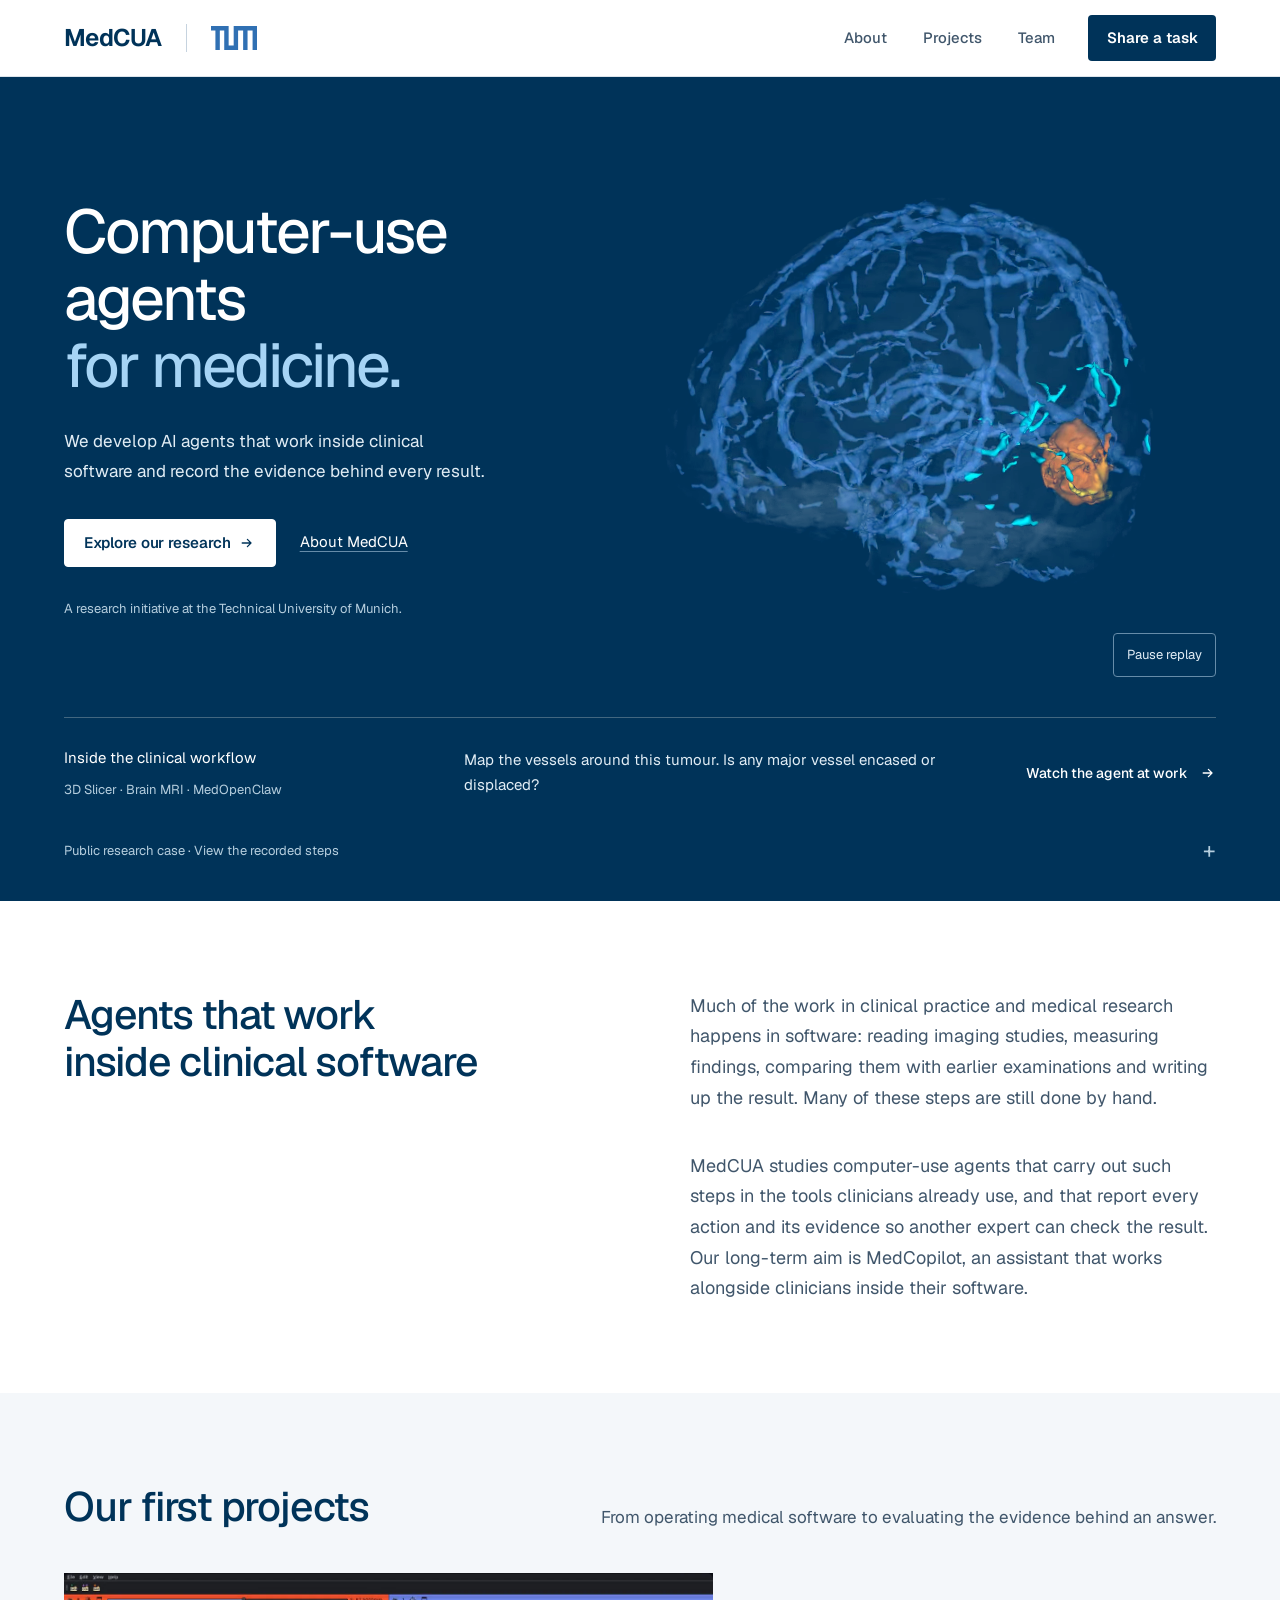
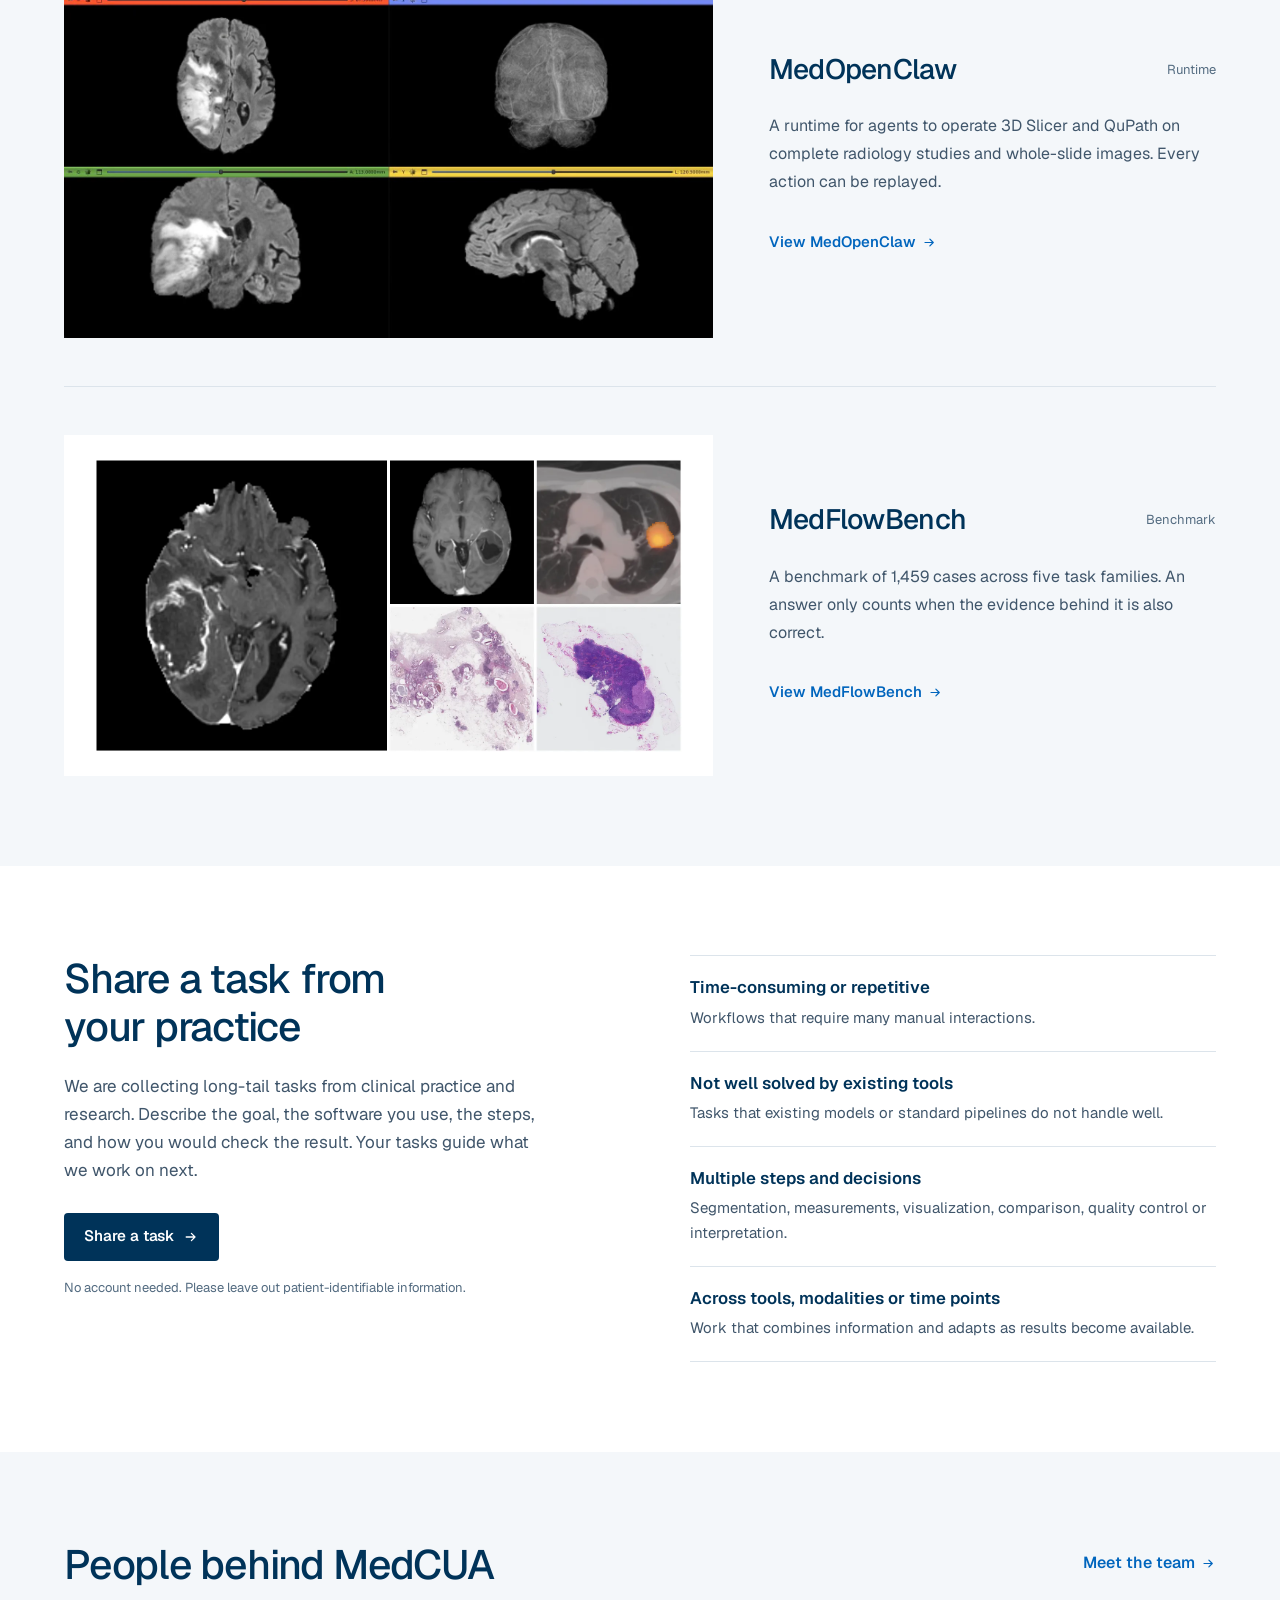
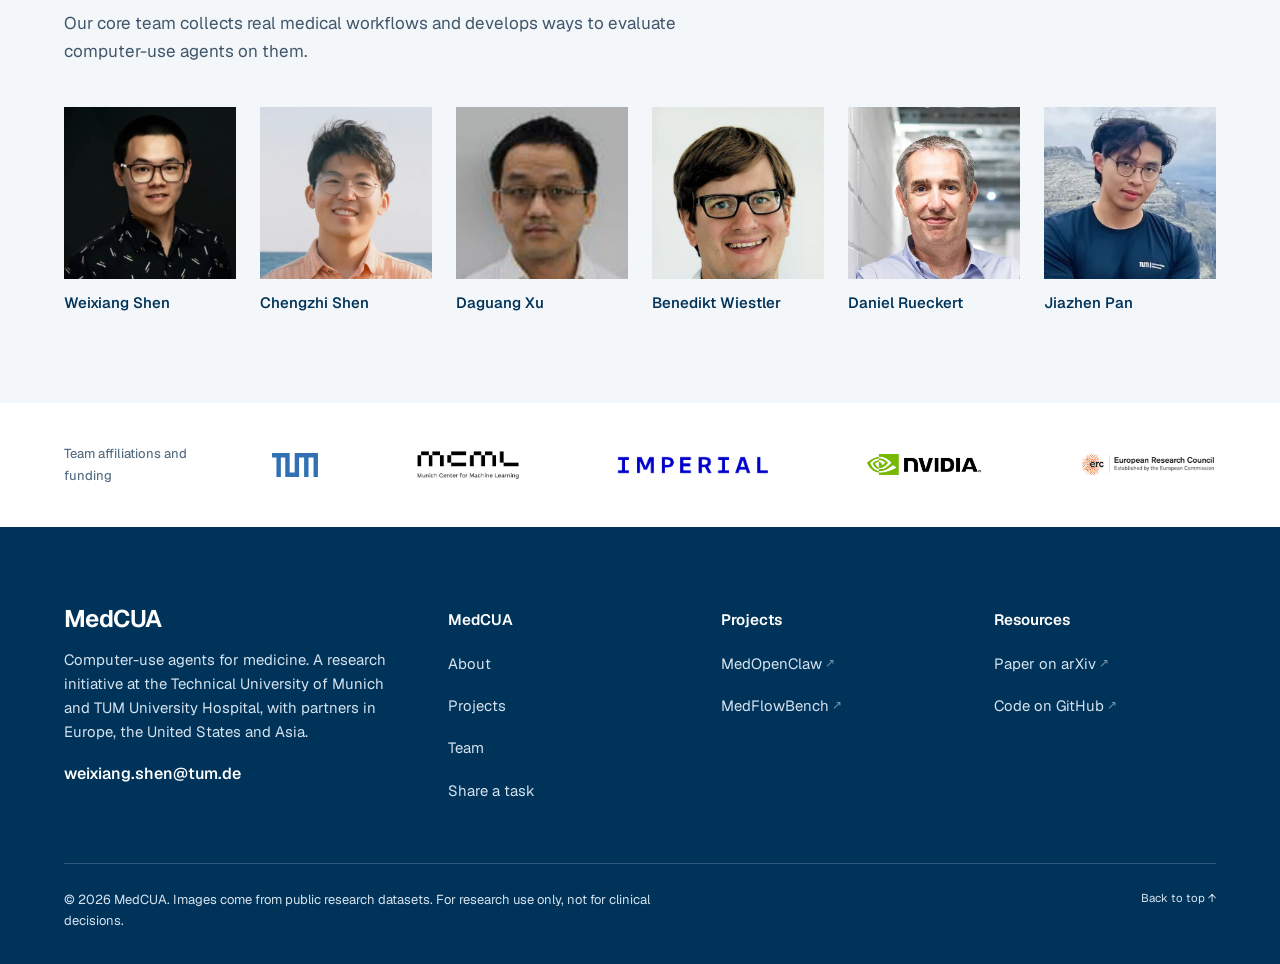
==== commit aefc6e24: "Compose a refined MedCUA research cover and clinical project previews" ====
--- a/index.html
+++ b/index.html
@@ -20,7 +20,7 @@
   <link rel="apple-touch-icon" href="assets/apple-touch-icon.png">
   <link rel="preload" href="assets/fonts/geist.woff2" as="font" type="font/woff2" crossorigin>
   <link rel="stylesheet" href="site.css?v=12">
-  <link rel="stylesheet" href="editorial.css?v=1">
+  <link rel="stylesheet" href="editorial.css?v=2">
   <script>document.documentElement.classList.add('js')</script>
   <script src="editorial.js?v=1" defer></script>
 </head>
@@ -30,7 +30,7 @@
   <header class="site-header" data-header>
     <div class="shell header-inner">
       <a class="brand" href="./" aria-label="MedCUA home">
-        <span class="brand-name">MedCUA</span>
+        <span class="brand-name">MedCUA</span><span class="brand-affiliation"><img src="assets/logos/tum.svg" alt="Technical University of Munich" width="46" height="24"></span>
       </a>
       <button class="nav-toggle" type="button" aria-expanded="false" aria-controls="site-nav"><span class="nav-toggle-icon" aria-hidden="true"></span>Menu</button>
       <nav class="nav" id="site-nav" aria-label="Primary">
@@ -45,17 +45,16 @@
   <main id="main">
     <section class="research-hero" aria-labelledby="hero-title">
       <div class="shell">
-        <div class="research-intro">
-          <h1 class="research-title" id="hero-title">Computer-use agents <span class="title-blue">for medicine.</span></h1>
-          <div class="research-intro-copy">
-            <p>We develop AI agents that work inside clinical software and record the evidence behind every result. A research initiative at the Technical University of Munich.</p>
+        <div class="research-composition">
+          <div class="research-intro">
+            <h1 class="research-title" id="hero-title">Computer-use agents <span>for medicine.</span></h1>
+            <p class="research-description">We develop AI agents that work inside clinical software and record the evidence behind every result.</p>
             <div class="hero-actions">
-              <a class="btn btn-primary" href="projects/">See our projects <svg viewBox="0 0 20 20" fill="none" stroke="currentColor" stroke-width="1.6" stroke-linecap="round" stroke-linejoin="round" aria-hidden="true"><path d="M4 10h11M10.5 5.5 15 10l-4.5 4.5"/></svg></a>
-              <a class="text-link" href="#about">About MedCUA <svg viewBox="0 0 20 20" fill="none" stroke="currentColor" stroke-width="1.6" stroke-linecap="round" stroke-linejoin="round" aria-hidden="true"><path d="M4 10h11M10.5 5.5 15 10l-4.5 4.5"/></svg></a>
+              <a class="btn btn-primary" href="projects/">Explore our research <svg viewBox="0 0 20 20" fill="none" stroke="currentColor" stroke-width="1.6" stroke-linecap="round" stroke-linejoin="round" aria-hidden="true"><path d="M4 10h11M10.5 5.5 15 10l-4.5 4.5"/></svg></a>
+              <a class="hero-secondary" href="#about">About MedCUA</a>
             </div>
-          </div>
-        </div>
-        <div class="replay-stage">
+            <p class="research-affiliation">A research initiative at the Technical University of Munich.</p>
+          </div>
           <div class="replay-media">
             <video class="replay-video" muted loop playsinline preload="metadata" poster="assets/media/hero-brain-poster.webp" aria-label="MedOpenClaw brain tumour and vessel mapping replay in 3D Slicer" data-replay-video>
               <source src="assets/media/hero-brain-sm.webm" type="video/webm" media="(max-width: 700px)">
@@ -64,13 +63,13 @@
               <source src="assets/media/hero-brain.mp4" type="video/mp4">
             </video>
             <button class="replay-control" type="button" data-replay-toggle hidden>Play replay</button>
-          </div>
-          <div class="replay-copy">
-            <h2>Inside the clinical workflow</h2>
-            <p class="replay-question">Map the vessels around this tumour. Is any major vessel encased or displaced?</p>
-            <p class="replay-context">3D Slicer · Brain MRI · MedOpenClaw</p>
-            <a class="replay-link" href="https://jakobshen.github.io/MedOpenClaw/demos/">Watch the agent at work <svg viewBox="0 0 20 20" fill="none" stroke="currentColor" stroke-width="1.6" stroke-linecap="round" stroke-linejoin="round" aria-hidden="true"><path d="M4 10h11M10.5 5.5 15 10l-4.5 4.5"/></svg></a>
-          </div>
+
+          </div>
+        </div>
+        <div class="research-case">
+          <div class="research-case-context"><span>Inside the clinical workflow</span><span>3D Slicer · Brain MRI · MedOpenClaw</span></div>
+          <p>Map the vessels around this tumour. Is any major vessel encased or displaced?</p>
+          <a class="replay-link" href="https://jakobshen.github.io/MedOpenClaw/demos/">Watch the agent at work <svg viewBox="0 0 20 20" fill="none" stroke="currentColor" stroke-width="1.6" stroke-linecap="round" stroke-linejoin="round" aria-hidden="true"><path d="M4 10h11M10.5 5.5 15 10l-4.5 4.5"/></svg></a>
         </div>
         <details class="run-details">
           <summary>Public research case · View the recorded steps</summary>
@@ -106,20 +105,24 @@
         </div>
         <div class="research-project-grid">
           <article class="research-project">
-            <a class="research-project-image" href="https://jakobshen.github.io/MedOpenClaw/" aria-label="Visit MedOpenClaw">
-              <img src="assets/media/projects/fig-overview.webp" width="1800" height="838" alt="MedOpenClaw architecture connects a model to 3D Slicer and QuPath, recording actions and evidence." loading="lazy">
+            <a class="research-project-image research-project-image--viewer" href="https://jakobshen.github.io/MedOpenClaw/" aria-label="Visit MedOpenClaw">
+              <img src="assets/media/projects/slicer-workflow.webp" width="1440" height="810" alt="A real MedOpenClaw run in 3D Slicer, with axial, coronal, sagittal and three-dimensional views of a brain MRI." loading="lazy">
             </a>
+            <div class="research-project-body">
             <div class="research-project-title"><h3>MedOpenClaw</h3><span>Runtime</span></div>
             <p>A runtime for agents to operate 3D Slicer and QuPath on complete radiology studies and whole-slide images. Every action can be replayed.</p>
             <a class="link-arrow" href="https://jakobshen.github.io/MedOpenClaw/">View MedOpenClaw <svg viewBox="0 0 20 20" fill="none" stroke="currentColor" stroke-width="1.6" stroke-linecap="round" stroke-linejoin="round" aria-hidden="true"><path d="M4 10h11M10.5 5.5 15 10l-4.5 4.5"/></svg></a>
+            </div>
           </article>
           <article class="research-project">
             <a class="research-project-image" href="https://jakobshen.github.io/MedOpenClaw/medflowbench/" aria-label="Visit MedFlowBench">
               <img src="assets/media/projects/medflowbench-tasks.webp" width="1600" height="800" alt="Five MedFlowBench task families across radiology and pathology." loading="lazy">
             </a>
+            <div class="research-project-body">
             <div class="research-project-title"><h3>MedFlowBench</h3><span>Benchmark</span></div>
             <p>A benchmark of 1,459 cases across five task families. An answer only counts when the evidence behind it is also correct.</p>
             <a class="link-arrow" href="https://jakobshen.github.io/MedOpenClaw/medflowbench/">View MedFlowBench <svg viewBox="0 0 20 20" fill="none" stroke="currentColor" stroke-width="1.6" stroke-linecap="round" stroke-linejoin="round" aria-hidden="true"><path d="M4 10h11M10.5 5.5 15 10l-4.5 4.5"/></svg></a>
+            </div>
           </article>
         </div>
       </div>
@@ -146,7 +149,7 @@
       <div class="shell">
         <div class="research-head">
           <div>
-            <h2 class="h2" id="team-title">Clinicians, imaging scientists and AI researchers</h2>
+            <h2 class="h2" id="team-title">People behind MedCUA</h2>
             <p>Our core team collects real medical workflows and develops ways to evaluate computer-use agents on them.</p>
           </div>
           <a class="link-arrow" href="team/">Meet the team <svg viewBox="0 0 20 20" fill="none" stroke="currentColor" stroke-width="1.6" stroke-linecap="round" stroke-linejoin="round" aria-hidden="true"><path d="M4 10h11M10.5 5.5 15 10l-4.5 4.5"/></svg></a>
--- a/editorial.css
+++ b/editorial.css
@@ -26,8 +26,8 @@
   --line-2: #c6d3df;
   --shell: 1200px;
   --gutter: clamp(22px, 5vw, 64px);
-  --section-y: clamp(64px, 8vw, 112px);
-  --header-h: 78px;
+  --section-y: clamp(64px, 7vw, 96px);
+  --header-h: 76px;
   --radius: 8px;
   --radius-lg: 12px;
   --radius-xl: 12px;
@@ -46,7 +46,9 @@
   background: #fff; backdrop-filter: none; -webkit-backdrop-filter: none;
   border-bottom: 1px solid var(--line); box-shadow: none;
 }
-.editorial .brand-name { font-size: 1.55rem; font-weight: 740; letter-spacing: -.035em; }
+.editorial .brand-name { font-size: 1.5rem; font-weight: 650; letter-spacing: -.03em; }
+.editorial .brand-affiliation { display: flex; align-items: center; margin-left: 14px; padding-left: 24px; border-left: 1px solid var(--line-2); height: 28px; }
+.editorial .brand-affiliation img { display: block; width: 46px; height: 24px; }
 .editorial .brand-mark, .editorial .brand-sub { display: none; }
 .editorial .nav { gap: .75rem; }
 .editorial .nav a { min-height: 44px; display: inline-flex; align-items: center; padding: .6rem .75rem; border-radius: 4px; }
@@ -62,14 +64,14 @@
 .editorial .btn:active { transform: translateY(1px); }
 .editorial .btn-sm { min-height: 44px; }
 .editorial .link-arrow { min-height: 44px; }
-.editorial .h2 { font-size: clamp(2.1rem, 3.8vw, 3.3rem); line-height: 1.12; letter-spacing: -.035em; font-weight: 550; }
+.editorial .h2 { font-size: clamp(2rem, 3.2vw, 2.8rem); line-height: 1.16; letter-spacing: -.03em; font-weight: 500; }
 .editorial .h3 { font-size: 1.45rem; font-weight: 580; }
 .editorial .lead { color: var(--ink-2); font-size: 1.125rem; }
 .editorial .eyebrow { display: none; }
 .editorial .hero-bg, .editorial .page-hero-bg { display: none; }
-.editorial .page-hero { background: #f4f7fa; border-bottom: 0; }
+.editorial .page-hero { background: #fff; border-bottom: 0; }
 .editorial .page-hero-inner { max-width: 1200px; padding-block: 64px 72px; gap: 22px; }
-.editorial .page-title { font-family: var(--font-sans); color: #003359; font-size: clamp(3rem, 6vw, 5rem); font-weight: 550; letter-spacing: -.035em; line-height: 1.06; }
+.editorial .page-title { font-family: var(--font-sans); color: #003359; font-size: clamp(2.75rem, 4.8vw, 4rem); font-weight: 500; letter-spacing: -.035em; line-height: 1.06; }
 .editorial .page-title em { font-family: inherit; font-style: normal; font-weight: inherit; }
 .editorial .crumbs { font-family: var(--font-sans); font-size: .875rem; letter-spacing: 0; text-transform: none; }
 html.js .editorial [data-reveal] { opacity: 1; transform: none; transition: none; }
@@ -83,58 +85,62 @@
 .editorial .footer-bottom .to-top { font-family: var(--font-sans); text-transform: none; letter-spacing: 0; min-height: 44px; }
 .editorial .skip-link { border-radius: 4px; }
 
-/* The opening pairs a large research statement with one real, uninterrupted replay. */
-.research-hero { padding-block: clamp(40px, 5vw, 64px) 48px; }
-.research-intro { display: grid; grid-template-columns: 1.35fr 1fr; align-items: end; gap: clamp(32px, 5vw, 72px); margin-bottom: 38px; }
-.research-title { font-size: clamp(3.2rem, 5.4vw, 5.25rem); line-height: 1.06; font-weight: 550; letter-spacing: -.035em; }
-.research-title span { display: block; }
-.research-title .title-blue { color: #0065bd; }
-.research-intro-copy { max-width: 27rem; padding-bottom: 4px; }
-.research-intro-copy p { color: var(--ink-2); font-size: 1.08rem; line-height: 1.65; }
-.research-intro-copy .hero-actions { margin-top: 22px; gap: 18px; align-items: center; }
-.research-intro-copy .text-link { color: #003359; font-size: .95rem; min-height: 44px; display: inline-flex; align-items: center; gap: 8px; text-decoration: none; }
-.research-intro-copy .text-link:hover { text-decoration: underline; }
-.research-intro-copy .text-link svg { width: 16px; height: 16px; }
-.replay-stage { display: grid; grid-template-columns: 1.5fr 1fr; background: #003359; color: #fff; overflow: hidden; border-radius: 8px; }
-.replay-media { position: relative; background: #000; min-height: 365px; }
-.replay-video { width: 100%; height: 100%; position: absolute; inset: 0; object-fit: contain; }
-.replay-control { position: absolute; right: 16px; bottom: 16px; border: 1px solid #7899b3; background: #003359; color: #fff; border-radius: 4px; padding: 8px 13px; min-height: 44px; font-size: .8125rem; cursor: pointer; }
-.replay-control:hover { background: #005293; }
-.replay-copy { padding: clamp(24px, 3vw, 42px); display: flex; flex-direction: column; align-items: start; }
-.replay-copy h2 { font-size: 1.5rem; line-height: 1.25; font-weight: 540; letter-spacing: -.02em; }
-.replay-question { margin-top: 18px; color: #e0ebf3; font-size: 1rem; line-height: 1.65; }
-.replay-context { color: #b5cde0; font-size: .8125rem; margin-top: 14px; }
-.replay-copy .replay-link { display: inline-flex; align-items: center; gap: 8px; color: #fff; text-decoration: none; font-weight: 550; min-height: 44px; margin-top: auto; padding-top: 18px; }
+/* One continuous research cover: the anatomy belongs to the same canvas as the statement. */
+.research-hero { background: #003359; color: #fff; padding-block: 0 24px; }
+.research-composition { display: grid; grid-template-columns: minmax(0, .9fr) minmax(0, 1.1fr); align-items: center; gap: 32px; min-height: min(640px, calc(100svh - 260px)); padding-block: 56px 32px; }
+.research-intro { position: relative; z-index: 1; padding-block: 24px; }
+.research-title { max-width: 12ch; font-size: clamp(3rem, 4.8vw, 4.5rem); line-height: 1.09; font-weight: 460; letter-spacing: -.035em; text-wrap: initial; }
+.research-title span { display: block; color: #a6d4f5; }
+.research-description { max-width: 39ch; color: #e1edf5; font-size: 1.0625rem; line-height: 1.75; margin-top: 28px; }
+.research-intro .hero-actions { margin-top: 32px; align-items: center; gap: 24px; }
+.editorial .research-intro .btn-primary { --btn-bg: #fff; --btn-fg: #003359; --btn-line: #fff; font-weight: 570; }
+.editorial .research-intro .btn-primary:hover { --btn-bg: #e4eff7; --btn-line: #e4eff7; }
+.hero-secondary { display: inline-flex; align-items: center; min-height: 48px; color: #fff; font-size: .9375rem; text-decoration: underline; text-decoration-color: #668ca9; }
+.hero-secondary:hover { color: #fff; text-decoration-color: #fff; }
+.research-affiliation { color: #b5cede; font-size: .8125rem; max-width: 38ch; line-height: 1.6; margin-top: 32px; }
+.replay-media { position: relative; align-self: stretch; min-height: 400px; background: #003359; isolation: isolate; }
+.replay-video { width: 100%; height: 100%; position: absolute; inset: 0; object-fit: contain; mix-blend-mode: screen; filter: contrast(1.2); }
+.replay-control { position: absolute; right: 0; bottom: 8px; border: 1px solid #668ca9; background: transparent; color: #e1edf5; border-radius: 4px; padding: 8px 13px; min-height: 44px; font-size: .8125rem; cursor: pointer; }
+.replay-control:hover { background: #005293; color: #fff; }
+.research-case { display: grid; grid-template-columns: 1fr 1.45fr auto; align-items: center; gap: 40px; padding-block: 28px 24px; border-top: 1px solid #426780; }
+.research-case-context { display: grid; gap: 8px; font-size: .9375rem; }
+.research-case-context span:last-child { color: #b5cede; font-size: .8125rem; }
+.research-case > p { color: #e1edf5; font-size: .9375rem; line-height: 1.65; max-width: 48ch; }
+.replay-link { display: inline-flex; align-items: center; gap: 12px; color: #fff; text-decoration: none; font-size: .875rem; font-weight: 500; min-height: 44px; }
 .replay-link svg { width: 16px; height: 16px; transition: transform .2s; }
 .replay-link:hover svg { transform: translateX(3px); }
-.replay-link:hover { text-decoration: underline; }
-.run-details { border-bottom: 1px solid var(--line); margin-top: 0; color: var(--ink-2); font-size: .875rem; }
-.run-details summary { display: flex; align-items: center; justify-content: space-between; gap: 20px; min-height: 54px; padding-block: 12px; cursor: pointer; list-style: none; }
+.replay-link:hover { color: #fff; text-decoration: underline; }
+.run-details { color: #b5cede; font-size: .8125rem; }
+.run-details summary { display: flex; align-items: center; justify-content: space-between; gap: 20px; min-height: 44px; padding-block: 8px; cursor: pointer; list-style: none; }
 .run-details summary::-webkit-details-marker { display: none; }
-.run-details summary::after { content: '+'; color: #0065bd; font-size: 1.4rem; font-weight: 400; }
+.run-details summary::after { content: '+'; color: #b5cede; font-size: 1.4rem; font-weight: 400; }
 .run-details[open] summary::after { content: '−'; }
-.run-detail-grid { display: grid; grid-template-columns: 1fr 1.2fr; gap: 48px; padding-block: 12px 28px; }
+.run-detail-grid { display: grid; grid-template-columns: 1fr 1.2fr; gap: 48px; padding-block: 16px 24px; }
 .run-detail-grid p { max-width: 40ch; }
 .run-detail-grid ol { margin: 0; padding-left: 22px; }
 .run-detail-grid li { padding-block: 5px; }
-.run-detail-grid li span { float: right; padding-left: 12px; font-variant-numeric: tabular-nums; font-weight: 550; color: #003359; }
+.run-detail-grid li span { float: right; padding-left: 12px; font-variant-numeric: tabular-nums; font-weight: 550; color: #fff; }
+.research-hero :focus-visible { outline-color: #a6d4f5; }
 
 .editorial .about-grid { display: grid; grid-template-columns: 1fr 1fr; gap: clamp(40px, 8vw, 100px); align-items: start; }
 .editorial .about-text { font-size: 1.125rem; color: var(--ink-2); }
 .editorial .about-text p + p { margin-top: 20px; }
 .research-head { display: flex; align-items: end; justify-content: space-between; gap: 36px; margin-bottom: 42px; }
+.research-head > .link-arrow { flex: none; white-space: nowrap; }
 .research-head p { color: var(--ink-2); max-width: 37ch; font-size: 1.0625rem; }
 .research-projects { background: #f4f7fa; }
-.research-project-grid { display: grid; grid-template-columns: 1fr 1fr; gap: 40px; }
-.research-project { display: flex; flex-direction: column; min-width: 0; }
-.research-project-image { display: flex; align-items: center; overflow: hidden; background: #fff; aspect-ratio: 1.95; border-radius: 4px; padding: 14px; }
-.research-project-image img { width: 100%; height: 100%; object-fit: contain; transition: transform .4s var(--ease); }
+.research-project-grid { display: grid; gap: 48px; }
+.research-project { display: grid; grid-template-columns: minmax(0, 1.45fr) minmax(0, 1fr); align-items: center; gap: 56px; min-width: 0; }
+.research-project + .research-project { padding-top: 48px; border-top: 1px solid var(--line); }
+.research-project-image { display: flex; align-items: center; overflow: hidden; background: #fff; aspect-ratio: 1.9; padding: 24px; }
+.research-project-image img { width: 100%; height: 100%; object-fit: contain; transition: transform .5s var(--ease); }
 .research-project-image:hover img { transform: scale(1.025); }
-.research-project-title { display: flex; align-items: center; justify-content: space-between; gap: 12px; margin-top: 24px; }
-.research-project-title h3 { font-size: 1.7rem; font-weight: 570; letter-spacing: -.025em; }
-.research-project-title span { color: var(--ink-2); font-size: .8125rem; }
-.research-project p { color: var(--ink-2); font-size: 1rem; line-height: 1.65; max-width: 49ch; margin-top: 12px; }
-.research-project .link-arrow { align-self: start; margin-top: 14px; }
+.research-project-image--viewer { padding: 0; background: #10171e; aspect-ratio: 16 / 9; }
+.research-project-title { display: flex; align-items: center; justify-content: space-between; gap: 16px; }
+.research-project-title h3 { font-size: 1.75rem; font-weight: 520; letter-spacing: -.025em; }
+.research-project-title span { color: var(--ink-3); font-size: .8125rem; }
+.research-project p { color: var(--ink-2); font-size: 1rem; line-height: 1.75; max-width: 44ch; margin-top: 20px; }
+.research-project .link-arrow { margin-top: 24px; font-size: .9375rem; }
 
 .task-call { background: #fff; }
 .task-call-grid { display: grid; grid-template-columns: 1fr 1fr; gap: clamp(40px, 8vw, 100px); }
@@ -148,10 +154,11 @@
 .editorial .team-preview { background: #f4f7fa; }
 .team-preview .research-head { align-items: start; }
 .team-preview .research-head > div { max-width: 640px; }
-.team-preview .research-head p { margin-top: 20px; max-width: 56ch; }
+.team-preview .research-head > .link-arrow { flex: none; white-space: nowrap; }
+.research-head p { margin-top: 20px; max-width: 56ch; }
 .team-preview-list { display: grid; grid-template-columns: repeat(6, minmax(0, 1fr)); list-style: none; gap: 24px; }
 .team-preview-list a { display: block; text-decoration: none; color: #003359; }
-.team-preview-list img { width: 100%; aspect-ratio: 1; object-fit: cover; border-radius: 4px; filter: saturate(.85); transition: filter .25s; }
+.team-preview-list img { width: 100%; aspect-ratio: 1; object-fit: cover; border-radius: 0; filter: none; transition: filter .25s; }
 .team-preview-list a:hover img { filter: none; }
 .team-preview-list span { display: block; font-size: .9375rem; font-weight: 550; line-height: 1.35; padding-top: 14px; }
 .team-preview-list a:hover span { text-decoration: underline; }
@@ -159,18 +166,23 @@
 .editorial .partners-inner { display: flex; align-items: center; gap: 36px; }
 .editorial .partners-label { max-width: 170px; color: var(--ink-3); font-family: var(--font-sans); font-size: .8125rem; text-align: left; letter-spacing: 0; text-transform: none; font-weight: 450; }
 .editorial .logo-row { flex: 1; justify-content: space-between; gap: 26px; }
-.editorial .logo-row .logo { filter: grayscale(1); opacity: .72; max-width: 150px; max-height: 32px; }
+.editorial .logo-row .logo { filter: none; opacity: 1; max-width: 150px; max-height: 32px; }
 .editorial .logo-row a { min-height: 44px; display: flex; align-items: center; }
 .editorial .logo-row a:hover .logo { filter: none; opacity: 1; }
 
 @media (prefers-reduced-motion: no-preference) {
-  .research-intro { animation: research-enter .65s var(--ease) both; }
-  @keyframes research-enter { from { opacity: .7; transform: translateY(10px); } to { opacity: 1; transform: none; } }
+  .research-intro { animation: research-enter .7s var(--ease) both; }
+  .replay-media { animation: research-image-enter 1.1s var(--ease) both; }
+  @keyframes research-enter { from { opacity: .65; transform: translateY(14px); } to { opacity: 1; transform: none; } }
+  @keyframes research-image-enter { from { opacity: .55; clip-path: inset(6% 0 6% 0); } to { opacity: 1; clip-path: inset(0); } }
 }
 @media (max-width: 1100px) {
-  .research-title { font-size: clamp(3.1rem, 5.4vw, 4.4rem); }
-  .research-intro { grid-template-columns: 1.2fr 1fr; gap: 30px; }
-  .replay-stage { grid-template-columns: 1.25fr 1fr; }
+  .research-composition { gap: 24px; min-height: 520px; }
+  .research-title { font-size: clamp(2.8rem, 5vw, 3.75rem); }
+  .replay-media { min-height: 360px; }
+  .research-case { gap: 24px; grid-template-columns: 1fr 1.4fr; }
+  .research-case .replay-link { grid-column: 2; padding: 0; min-height: 32px; margin-top: -16px; }
+  .research-project { gap: 32px; }
   .team-preview-list { gap: 16px; }
   .editorial .partners-inner { flex-direction: column; align-items: stretch; gap: 24px; }
   .editorial .partners-label { max-width: none; }
@@ -178,41 +190,49 @@
 @media (max-width: 860px) {
   body.editorial { --header-h: 68px; }
   .editorial .brand-name { font-size: 1.4rem; }
+  .editorial .brand-affiliation { margin-left: 8px; padding-left: 18px; }
   html.js .editorial .nav { padding: 16px var(--gutter) 24px; box-shadow: none; gap: 8px; }
   html.js .editorial .nav a { min-height: 48px; border-radius: 4px; }
-  .research-intro { grid-template-columns: 1fr; gap: 24px; }
-  .research-title { font-size: clamp(3.15rem, 7.9vw, 4.6rem); }
-  .research-intro-copy { max-width: 38rem; }
-  .research-intro-copy .hero-actions { margin-top: 20px; }
-  .replay-stage { grid-template-columns: 1.25fr 1fr; }
+  .research-composition { grid-template-columns: 1fr 1fr; padding-block: 40px 24px; min-height: 520px; gap: 16px; }
+  .research-title { font-size: 3rem; }
+  .research-description { font-size: 1rem; margin-top: 24px; }
+  .research-intro .hero-actions { gap: 12px 24px; margin-top: 24px; }
+  .research-affiliation { margin-top: 24px; }
   .replay-media { min-height: 340px; }
-  .replay-copy { padding: 28px; }
   .editorial .about-grid, .task-call-grid { gap: 40px; }
-  .research-project-grid { gap: 28px; }
+  .research-project { grid-template-columns: 1.2fr 1fr; gap: 28px; }
+  .research-project-image { padding: 16px; }
+  .research-project-title { display: block; }
+  .research-project-title span { display: inline-block; margin-top: 4px; }
   .team-preview-list { grid-template-columns: repeat(3, minmax(0, 1fr)); gap: 28px 24px; }
   .editorial .footer-top { grid-template-columns: 1.5fr 1fr 1fr; }
   .editorial .footer-brand { grid-column: 1 / -1; }
 }
-@media (max-width: 600px) {
-  .research-hero { padding-block: 36px 28px; }
-  .research-intro { margin-bottom: 28px; }
-  .research-title { font-size: clamp(2.45rem, 9.2vw, 3.5rem); letter-spacing: -.035em; }
-  .research-intro-copy p { font-size: 1rem; }
-  .research-intro-copy .hero-actions { width: auto; }
-  .research-intro-copy .hero-actions .btn { flex: none; }
-  .replay-stage { grid-template-columns: 1fr; }
-  .replay-media { min-height: 0; aspect-ratio: 1.15; }
-  .replay-copy { padding: 28px; }
-  .replay-copy h2 { font-size: 1.35rem; }
-  .replay-copy .replay-link { margin-top: 18px; padding-top: 0; }
-  .run-details summary { font-size: .8125rem; }
+@media (max-width: 700px) {
+  .research-composition { grid-template-columns: 1fr; gap: 0; padding-block: 24px 0; }
+  .research-intro { padding-block: 16px 0; }
+  .research-title { font-size: clamp(2.6rem, 8vw, 3.4rem); max-width: 15ch; }
+  .research-description { max-width: 47ch; margin-top: 20px; }
+  .research-intro .hero-actions { width: auto; margin-top: 24px; }
+  .research-intro .hero-actions .btn { flex: none; }
+  .research-affiliation { margin-top: 20px; max-width: 42ch; }
+  .replay-media { min-height: 0; width: 100%; aspect-ratio: 1.4; }
+  .replay-control { bottom: 16px; }
+  .research-case { grid-template-columns: 1fr; gap: 12px; padding-block: 24px 12px; }
+  .research-case-context { gap: 4px; }
+  .research-case .replay-link { grid-column: auto; margin-top: 0; min-height: 44px; }
   .run-detail-grid { grid-template-columns: 1fr; gap: 20px; }
   .run-detail-grid li span { float: none; display: block; padding-left: 0; }
-  .editorial .about-grid, .task-call-grid, .research-project-grid { grid-template-columns: 1fr; gap: 32px; }
+  .editorial .about-grid, .task-call-grid { grid-template-columns: 1fr; gap: 32px; }
   .editorial .about-text { font-size: 1.0625rem; }
   .research-head { flex-direction: column; align-items: start; gap: 20px; margin-bottom: 32px; }
-  .research-project-grid { gap: 44px; }
+  .research-project { grid-template-columns: 1fr; gap: 24px; }
+  .research-project-grid { gap: 40px; }
+  .research-project + .research-project { padding-top: 40px; }
+  .research-project-title { display: flex; }
   .research-project-title h3 { font-size: 1.5rem; }
+  .research-project p { margin-top: 12px; max-width: none; }
+  .research-project .link-arrow { margin-top: 16px; }
   .team-preview-list { grid-template-columns: repeat(2, minmax(0, 1fr)); gap: 28px 20px; }
   .team-preview-list span { min-height: 44px; }
   .editorial .logo-row { display: grid; grid-template-columns: repeat(3, minmax(0, 1fr)); gap: 24px; }
@@ -227,3 +247,10 @@
 @media (prefers-reduced-motion: reduce) {
   .editorial *, .editorial *::before, .editorial *::after { animation: none !important; transition: none !important; scroll-behavior: auto !important; }
 }
+
+@media (max-width: 380px) {
+  .editorial .header-inner { gap: 16px; }
+  .editorial .brand-name { font-size: 1.25rem; }
+  .editorial .brand-affiliation { margin-left: 0; padding-left: 12px; }
+  .editorial .brand-affiliation img { width: 36px; height: 19px; }
+}
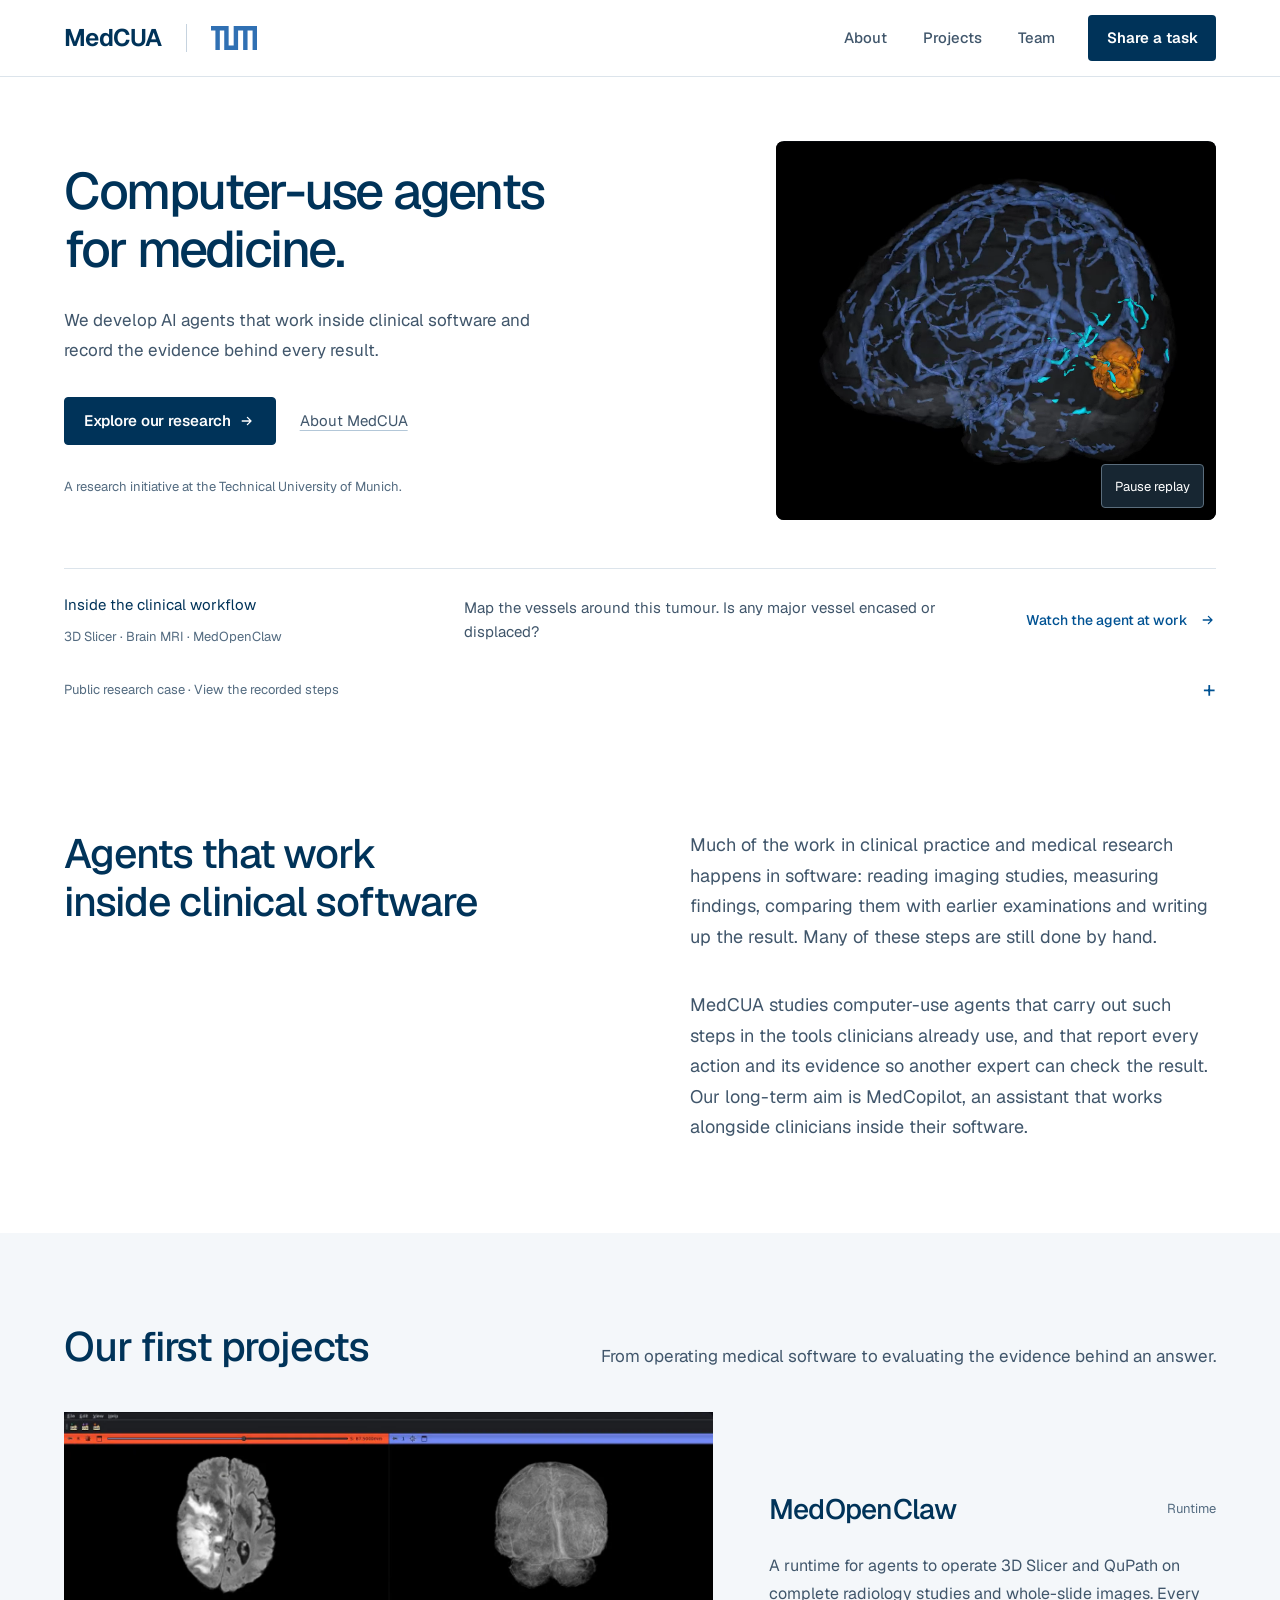
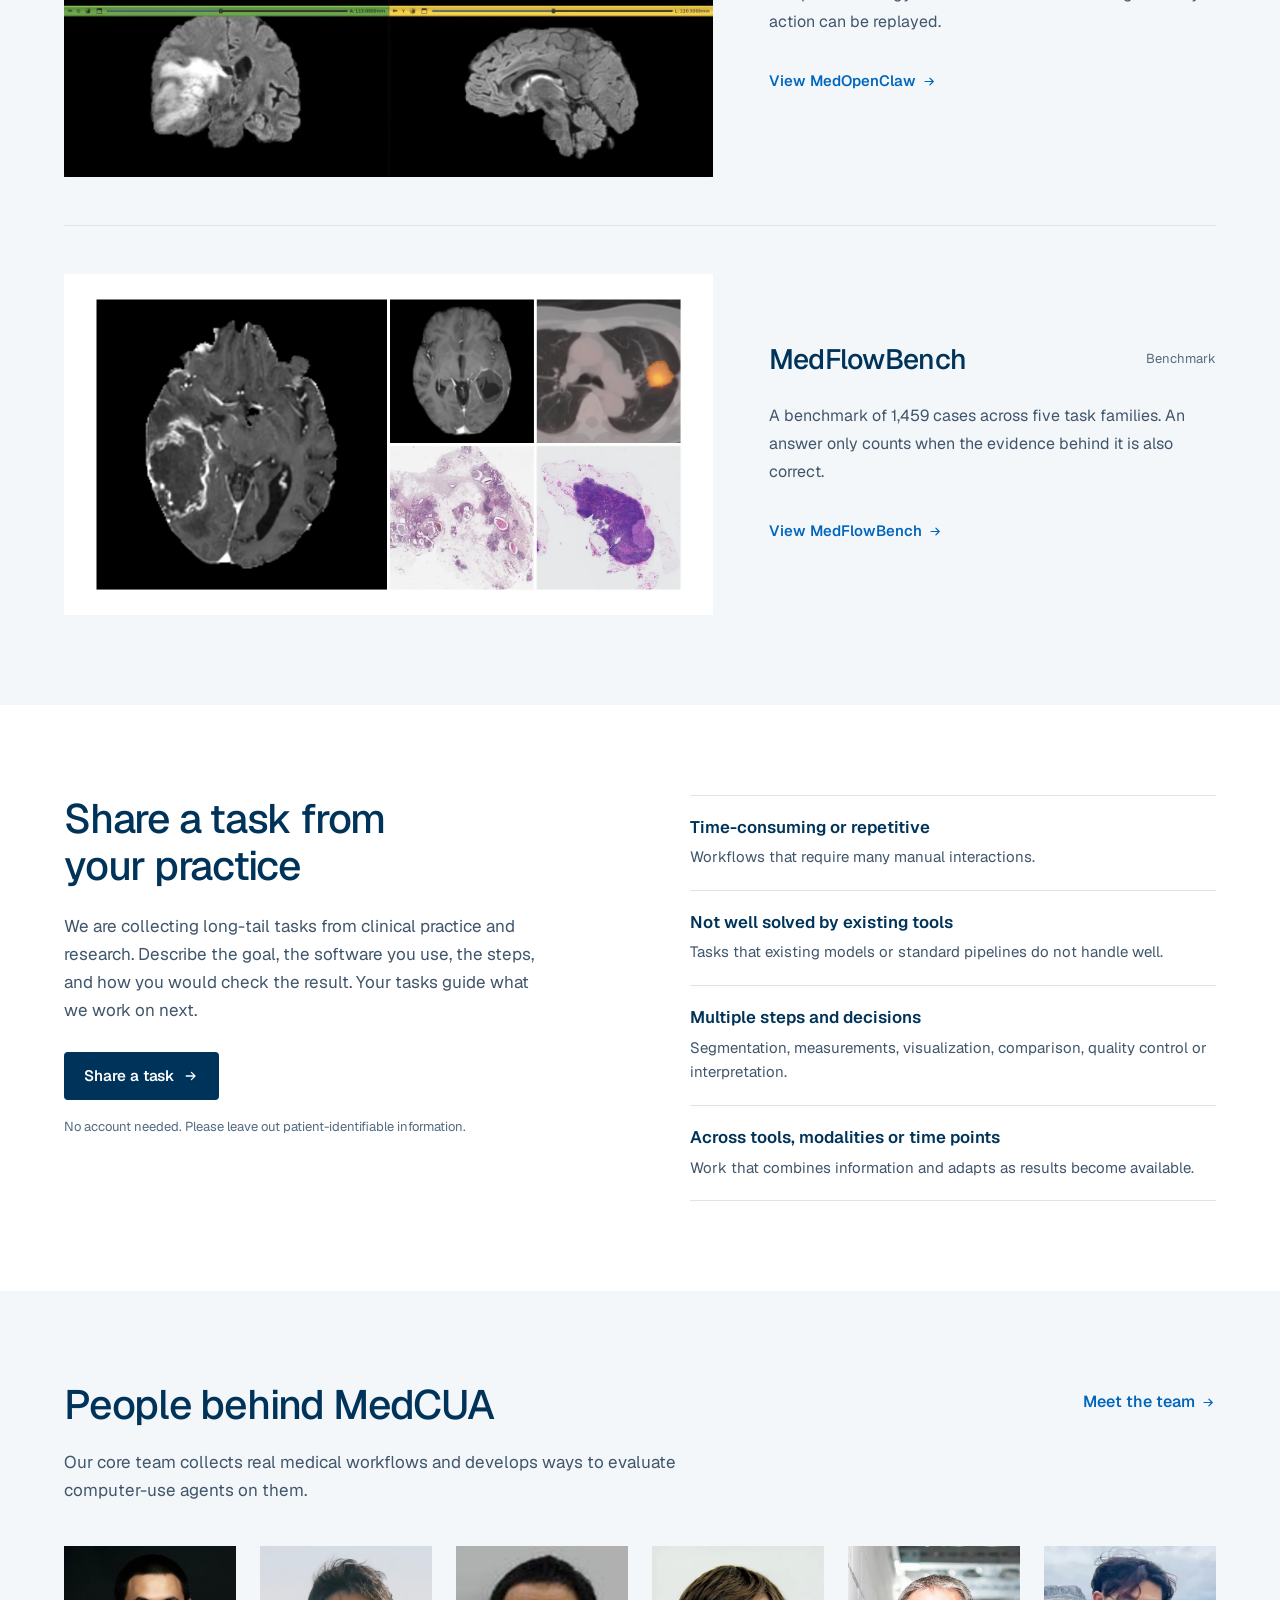
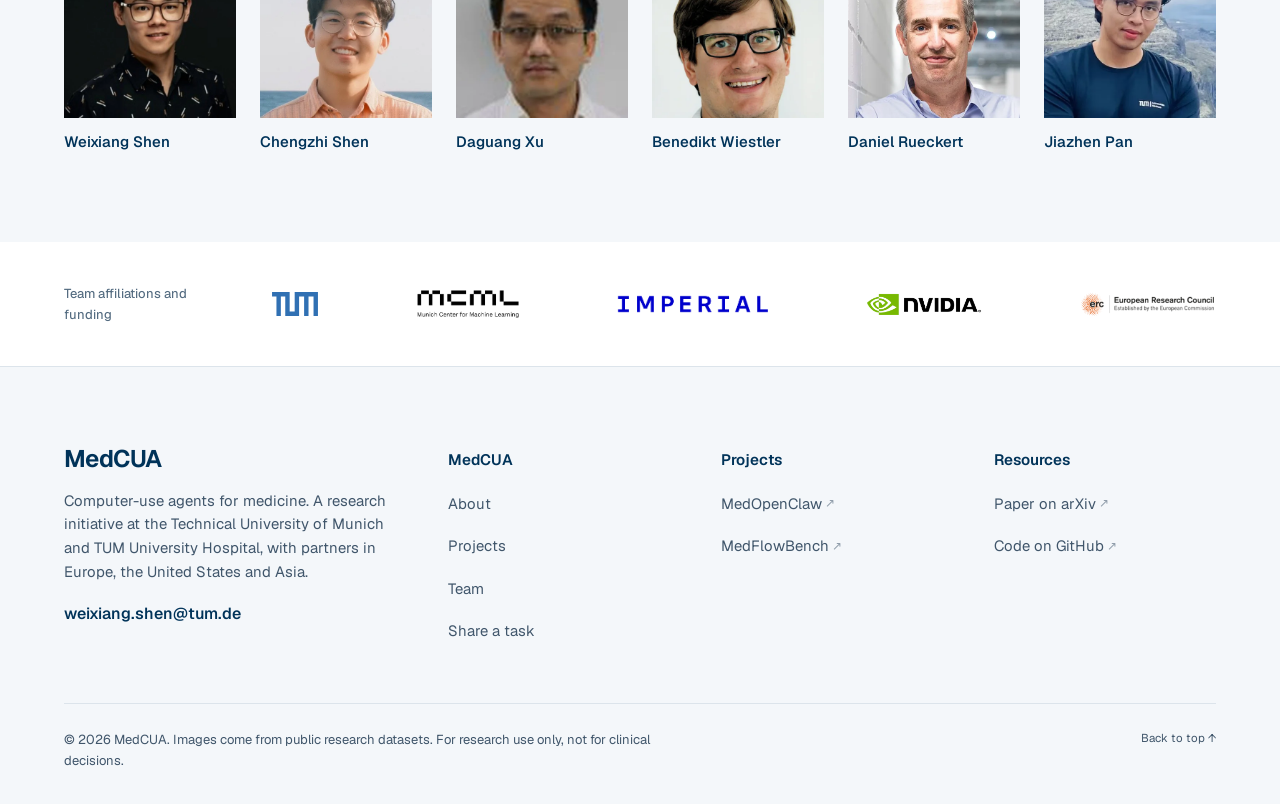
==== commit e6d741c5: "Replace the rejected navy cover with a compact white research introduction" ====
--- a/index.html
+++ b/index.html
@@ -20,7 +20,7 @@
   <link rel="apple-touch-icon" href="assets/apple-touch-icon.png">
   <link rel="preload" href="assets/fonts/geist.woff2" as="font" type="font/woff2" crossorigin>
   <link rel="stylesheet" href="site.css?v=12">
-  <link rel="stylesheet" href="editorial.css?v=2">
+  <link rel="stylesheet" href="editorial.css?v=3">
   <script>document.documentElement.classList.add('js')</script>
   <script src="editorial.js?v=1" defer></script>
 </head>
--- a/editorial.css
+++ b/editorial.css
@@ -75,52 +75,52 @@
 .editorial .page-title em { font-family: inherit; font-style: normal; font-weight: inherit; }
 .editorial .crumbs { font-family: var(--font-sans); font-size: .875rem; letter-spacing: 0; text-transform: none; }
 html.js .editorial [data-reveal] { opacity: 1; transform: none; transition: none; }
-.editorial .site-footer { background: #003359; border: 0; color: #d5e3ef; }
-.editorial .site-footer .brand, .editorial .site-footer .footer-mail, .editorial .footer-col h2 { color: #fff; }
+.editorial .site-footer { background: #f4f7fa; border-top: 1px solid #dce4eb; color: #40566b; }
+.editorial .site-footer .brand, .editorial .site-footer .footer-mail, .editorial .footer-col h2 { color: #003359; }
 .editorial .footer-col h2 { font-family: var(--font-sans); font-size: .95rem; letter-spacing: 0; text-transform: none; font-weight: 600; margin-bottom: 16px; }
-.editorial .footer-col a, .editorial .footer-bottom, .editorial .footer-bottom a { color: #d5e3ef; }
+.editorial .footer-col a, .editorial .footer-bottom, .editorial .footer-bottom a { color: #40566b; }
 .editorial .footer-col a { display: inline-flex; align-items: center; min-height: 32px; }
-.editorial .footer-col a:hover, .editorial .footer-mail:hover { color: #fff; text-decoration: underline; }
-.editorial .footer-bottom { border-color: #315b7c; font-size: .8125rem; }
+.editorial .footer-col a:hover, .editorial .footer-mail:hover { color: #005293; text-decoration: underline; }
+.editorial .footer-bottom { border-color: #dce4eb; font-size: .8125rem; }
 .editorial .footer-bottom .to-top { font-family: var(--font-sans); text-transform: none; letter-spacing: 0; min-height: 44px; }
 .editorial .skip-link { border-radius: 4px; }
 
-/* One continuous research cover: the anatomy belongs to the same canvas as the statement. */
-.research-hero { background: #003359; color: #fff; padding-block: 0 24px; }
-.research-composition { display: grid; grid-template-columns: minmax(0, .9fr) minmax(0, 1.1fr); align-items: center; gap: 32px; min-height: min(640px, calc(100svh - 260px)); padding-block: 56px 32px; }
-.research-intro { position: relative; z-index: 1; padding-block: 24px; }
-.research-title { max-width: 12ch; font-size: clamp(3rem, 4.8vw, 4.5rem); line-height: 1.09; font-weight: 460; letter-spacing: -.035em; text-wrap: initial; }
-.research-title span { display: block; color: #a6d4f5; }
-.research-description { max-width: 39ch; color: #e1edf5; font-size: 1.0625rem; line-height: 1.75; margin-top: 28px; }
+/* Light research introduction: navy is reserved for type and controls. */
+.research-hero { background: #fff; color: #003359; padding-block: 64px 24px; }
+.research-composition { display: grid; grid-template-columns: minmax(0, 1.25fr) minmax(0, 1fr); align-items: center; gap: 80px; padding-block: 0 48px; }
+.research-intro { position: relative; z-index: 1; padding-block: 16px; }
+.research-title { max-width: 21ch; font-size: clamp(2.6rem, 4vw, 3.5rem); line-height: 1.12; font-weight: 500; letter-spacing: -.035em; text-wrap: initial; }
+.research-title span { display: block; color: #003359; }
+.research-description { max-width: 47ch; color: #40566b; font-size: 1.0625rem; line-height: 1.75; margin-top: 28px; }
 .research-intro .hero-actions { margin-top: 32px; align-items: center; gap: 24px; }
-.editorial .research-intro .btn-primary { --btn-bg: #fff; --btn-fg: #003359; --btn-line: #fff; font-weight: 570; }
-.editorial .research-intro .btn-primary:hover { --btn-bg: #e4eff7; --btn-line: #e4eff7; }
-.hero-secondary { display: inline-flex; align-items: center; min-height: 48px; color: #fff; font-size: .9375rem; text-decoration: underline; text-decoration-color: #668ca9; }
-.hero-secondary:hover { color: #fff; text-decoration-color: #fff; }
-.research-affiliation { color: #b5cede; font-size: .8125rem; max-width: 38ch; line-height: 1.6; margin-top: 32px; }
-.replay-media { position: relative; align-self: stretch; min-height: 400px; background: #003359; isolation: isolate; }
-.replay-video { width: 100%; height: 100%; position: absolute; inset: 0; object-fit: contain; mix-blend-mode: screen; filter: contrast(1.2); }
-.replay-control { position: absolute; right: 0; bottom: 8px; border: 1px solid #668ca9; background: transparent; color: #e1edf5; border-radius: 4px; padding: 8px 13px; min-height: 44px; font-size: .8125rem; cursor: pointer; }
+.editorial .research-intro .btn-primary { --btn-bg: #003359; --btn-fg: #fff; --btn-line: #003359; font-weight: 570; }
+.editorial .research-intro .btn-primary:hover { --btn-bg: #005293; --btn-line: #005293; }
+.hero-secondary { display: inline-flex; align-items: center; min-height: 48px; color: #40566b; font-size: .9375rem; text-decoration: underline; text-decoration-color: #b3c7d8; }
+.hero-secondary:hover { color: #003359; text-decoration-color: #003359; }
+.research-affiliation { color: #536b80; font-size: .8125rem; max-width: 38ch; line-height: 1.6; margin-top: 32px; }
+.replay-media { position: relative; justify-self: end; width: 100%; max-width: 440px; aspect-ratio: 1.16; background: #05080c; border-radius: 8px; overflow: hidden; }
+.replay-video { width: 100%; height: 100%; position: absolute; inset: 0; object-fit: contain; mix-blend-mode: normal; filter: none; }
+.replay-control { position: absolute; right: 12px; bottom: 12px; border: 1px solid #5b6d7c; background: #172632; color: #fff; border-radius: 4px; padding: 8px 13px; min-height: 44px; font-size: .8125rem; cursor: pointer; }
 .replay-control:hover { background: #005293; color: #fff; }
-.research-case { display: grid; grid-template-columns: 1fr 1.45fr auto; align-items: center; gap: 40px; padding-block: 28px 24px; border-top: 1px solid #426780; }
+.research-case { display: grid; grid-template-columns: 1fr 1.45fr auto; align-items: center; gap: 40px; padding-block: 24px 16px; border-top: 1px solid #dce4eb; }
 .research-case-context { display: grid; gap: 8px; font-size: .9375rem; }
-.research-case-context span:last-child { color: #b5cede; font-size: .8125rem; }
-.research-case > p { color: #e1edf5; font-size: .9375rem; line-height: 1.65; max-width: 48ch; }
-.replay-link { display: inline-flex; align-items: center; gap: 12px; color: #fff; text-decoration: none; font-size: .875rem; font-weight: 500; min-height: 44px; }
+.research-case-context span:last-child { color: #536b80; font-size: .8125rem; }
+.research-case > p { color: #40566b; font-size: .9375rem; line-height: 1.65; max-width: 48ch; }
+.replay-link { display: inline-flex; align-items: center; gap: 12px; color: #005293; text-decoration: none; font-size: .875rem; font-weight: 500; min-height: 44px; }
 .replay-link svg { width: 16px; height: 16px; transition: transform .2s; }
 .replay-link:hover svg { transform: translateX(3px); }
-.replay-link:hover { color: #fff; text-decoration: underline; }
-.run-details { color: #b5cede; font-size: .8125rem; }
+.replay-link:hover { color: #003359; text-decoration: underline; }
+.run-details { color: #536b80; font-size: .8125rem; }
 .run-details summary { display: flex; align-items: center; justify-content: space-between; gap: 20px; min-height: 44px; padding-block: 8px; cursor: pointer; list-style: none; }
 .run-details summary::-webkit-details-marker { display: none; }
-.run-details summary::after { content: '+'; color: #b5cede; font-size: 1.4rem; font-weight: 400; }
+.run-details summary::after { content: '+'; color: #005293; font-size: 1.4rem; font-weight: 400; }
 .run-details[open] summary::after { content: '−'; }
 .run-detail-grid { display: grid; grid-template-columns: 1fr 1.2fr; gap: 48px; padding-block: 16px 24px; }
 .run-detail-grid p { max-width: 40ch; }
 .run-detail-grid ol { margin: 0; padding-left: 22px; }
 .run-detail-grid li { padding-block: 5px; }
-.run-detail-grid li span { float: right; padding-left: 12px; font-variant-numeric: tabular-nums; font-weight: 550; color: #fff; }
-.research-hero :focus-visible { outline-color: #a6d4f5; }
+.run-detail-grid li span { float: right; padding-left: 12px; font-variant-numeric: tabular-nums; font-weight: 550; color: #003359; }
+.research-hero :focus-visible { outline-color: #0065bd; }
 
 .editorial .about-grid { display: grid; grid-template-columns: 1fr 1fr; gap: clamp(40px, 8vw, 100px); align-items: start; }
 .editorial .about-text { font-size: 1.125rem; color: var(--ink-2); }
@@ -177,9 +177,9 @@
   @keyframes research-image-enter { from { opacity: .55; clip-path: inset(6% 0 6% 0); } to { opacity: 1; clip-path: inset(0); } }
 }
 @media (max-width: 1100px) {
-  .research-composition { gap: 24px; min-height: 520px; }
-  .research-title { font-size: clamp(2.8rem, 5vw, 3.75rem); }
-  .replay-media { min-height: 360px; }
+  .research-composition { gap: 48px; }
+  .research-title { font-size: clamp(2.4rem, 4vw, 3.1rem); }
+  .replay-media { min-height: 0; }
   .research-case { gap: 24px; grid-template-columns: 1fr 1.4fr; }
   .research-case .replay-link { grid-column: 2; padding: 0; min-height: 32px; margin-top: -16px; }
   .research-project { gap: 32px; }
@@ -193,12 +193,12 @@
   .editorial .brand-affiliation { margin-left: 8px; padding-left: 18px; }
   html.js .editorial .nav { padding: 16px var(--gutter) 24px; box-shadow: none; gap: 8px; }
   html.js .editorial .nav a { min-height: 48px; border-radius: 4px; }
-  .research-composition { grid-template-columns: 1fr 1fr; padding-block: 40px 24px; min-height: 520px; gap: 16px; }
-  .research-title { font-size: 3rem; }
+  .research-composition { grid-template-columns: 1.15fr 1fr; padding-block: 0 40px; gap: 32px; }
+  .research-title { font-size: 2.6rem; }
   .research-description { font-size: 1rem; margin-top: 24px; }
   .research-intro .hero-actions { gap: 12px 24px; margin-top: 24px; }
   .research-affiliation { margin-top: 24px; }
-  .replay-media { min-height: 340px; }
+  .replay-media { min-height: 0; }
   .editorial .about-grid, .task-call-grid { gap: 40px; }
   .research-project { grid-template-columns: 1.2fr 1fr; gap: 28px; }
   .research-project-image { padding: 16px; }
@@ -209,14 +209,15 @@
   .editorial .footer-brand { grid-column: 1 / -1; }
 }
 @media (max-width: 700px) {
-  .research-composition { grid-template-columns: 1fr; gap: 0; padding-block: 24px 0; }
+  .research-hero { padding-top: 32px; }
+  .research-composition { grid-template-columns: 1fr; gap: 28px; padding-block: 0 28px; }
   .research-intro { padding-block: 16px 0; }
-  .research-title { font-size: clamp(2.6rem, 8vw, 3.4rem); max-width: 15ch; }
+  .research-title { font-size: clamp(2rem, 7.4vw, 2.75rem); max-width: 21ch; }
   .research-description { max-width: 47ch; margin-top: 20px; }
   .research-intro .hero-actions { width: auto; margin-top: 24px; }
   .research-intro .hero-actions .btn { flex: none; }
   .research-affiliation { margin-top: 20px; max-width: 42ch; }
-  .replay-media { min-height: 0; width: 100%; aspect-ratio: 1.4; }
+  .replay-media { min-height: 0; width: 100%; max-width: none; aspect-ratio: 1.7; }
   .replay-control { bottom: 16px; }
   .research-case { grid-template-columns: 1fr; gap: 12px; padding-block: 24px 12px; }
   .research-case-context { gap: 4px; }
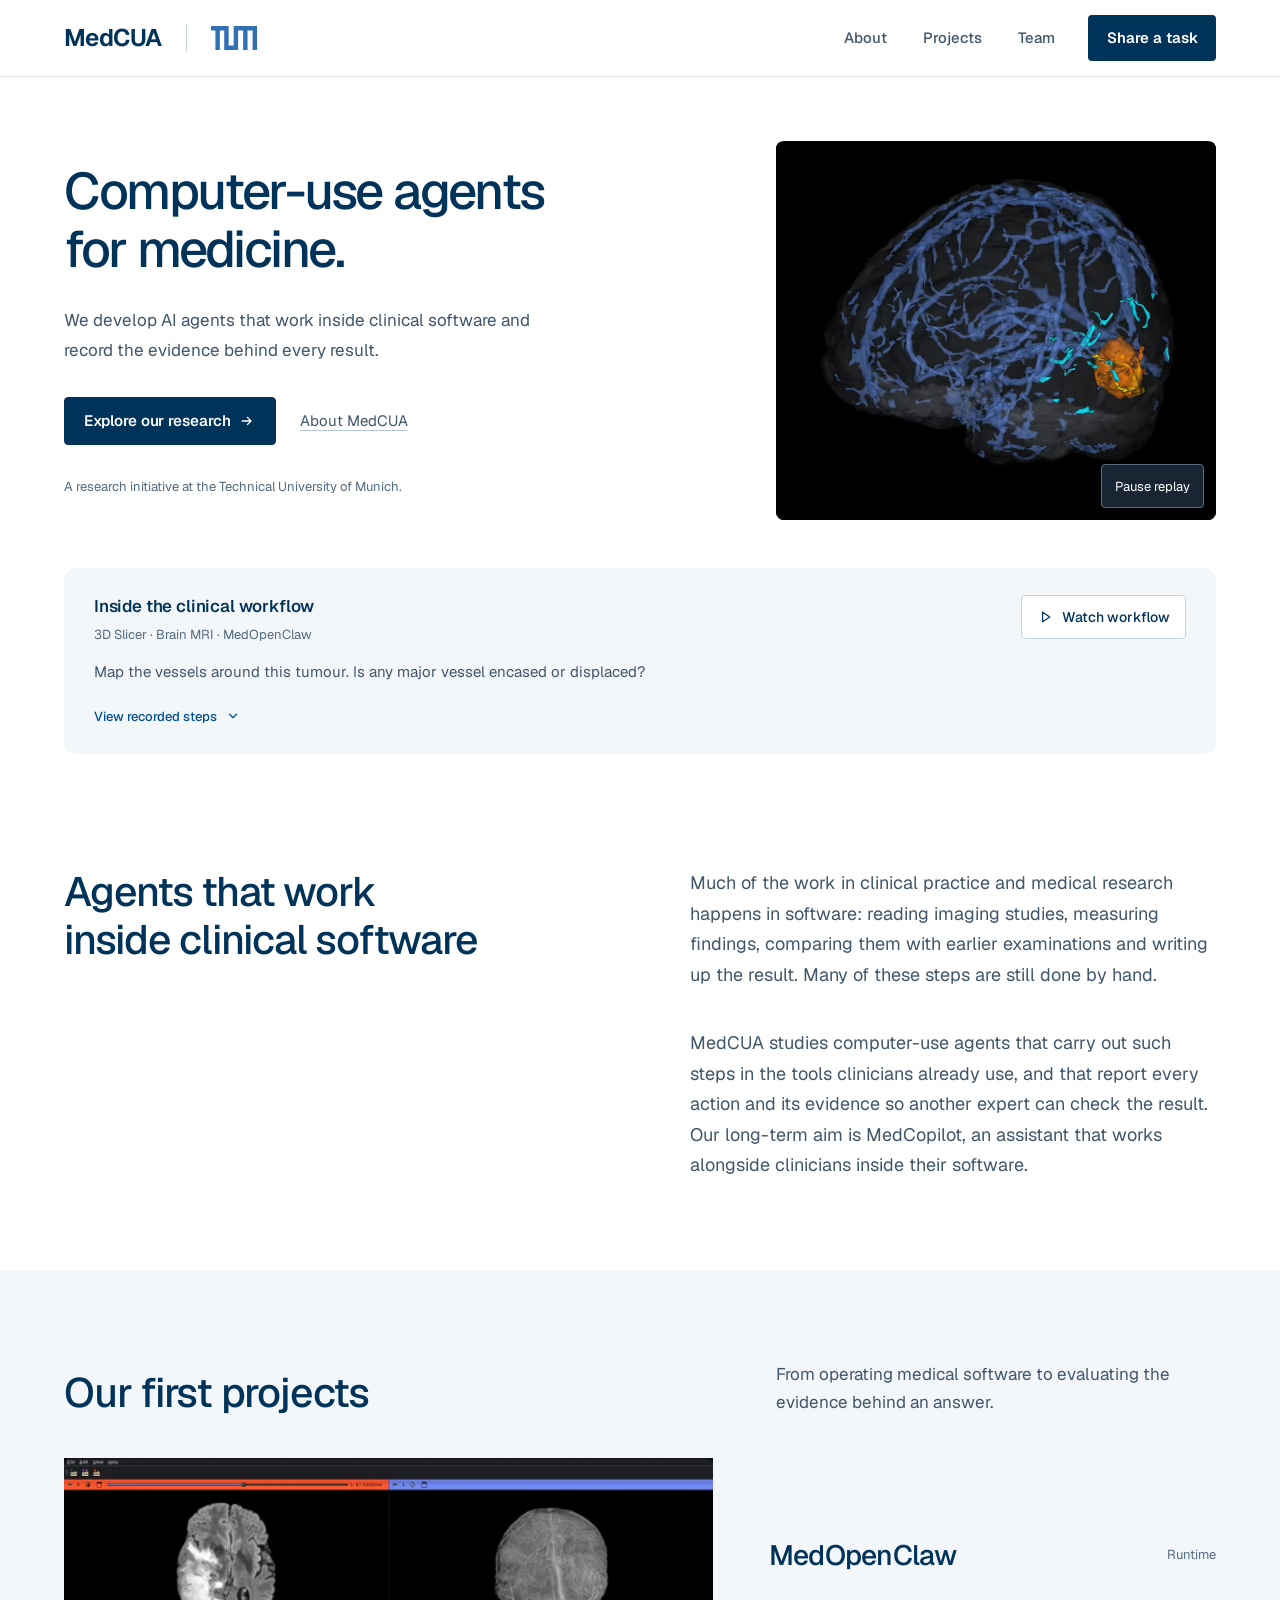
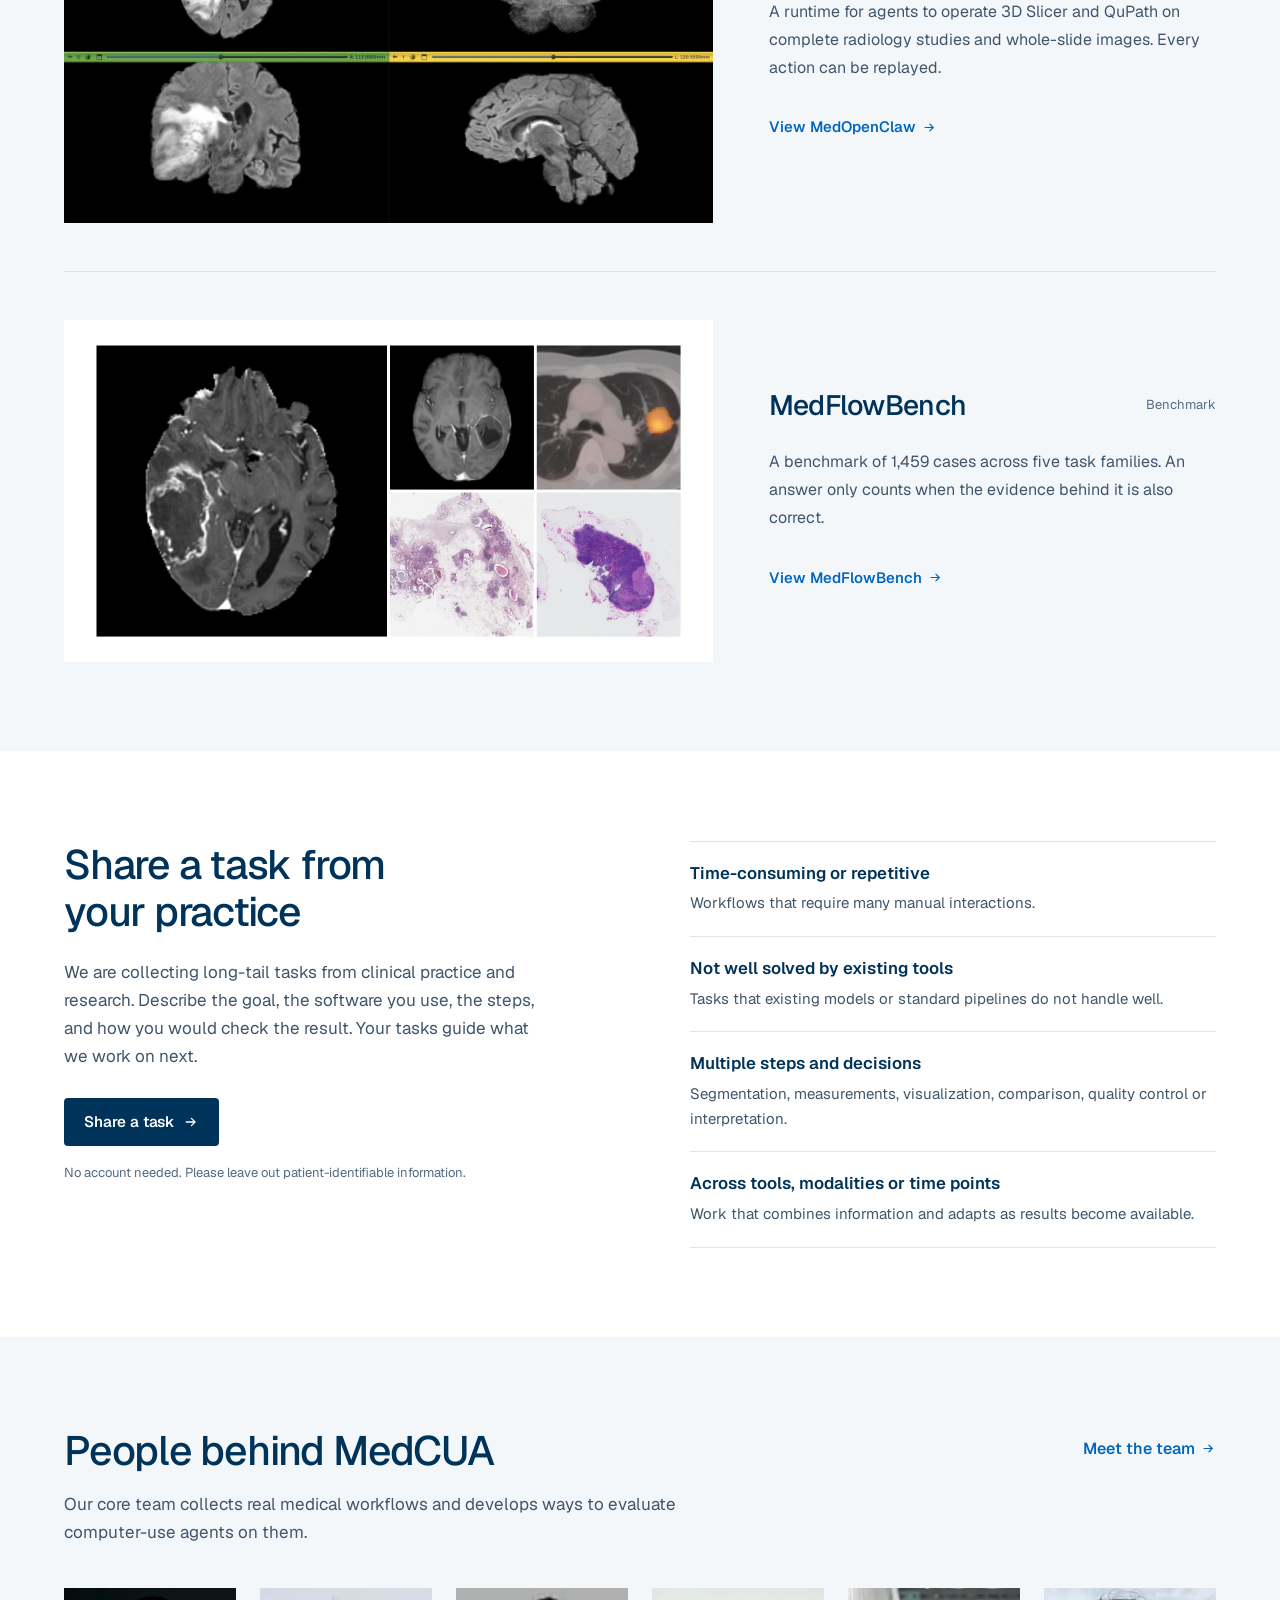
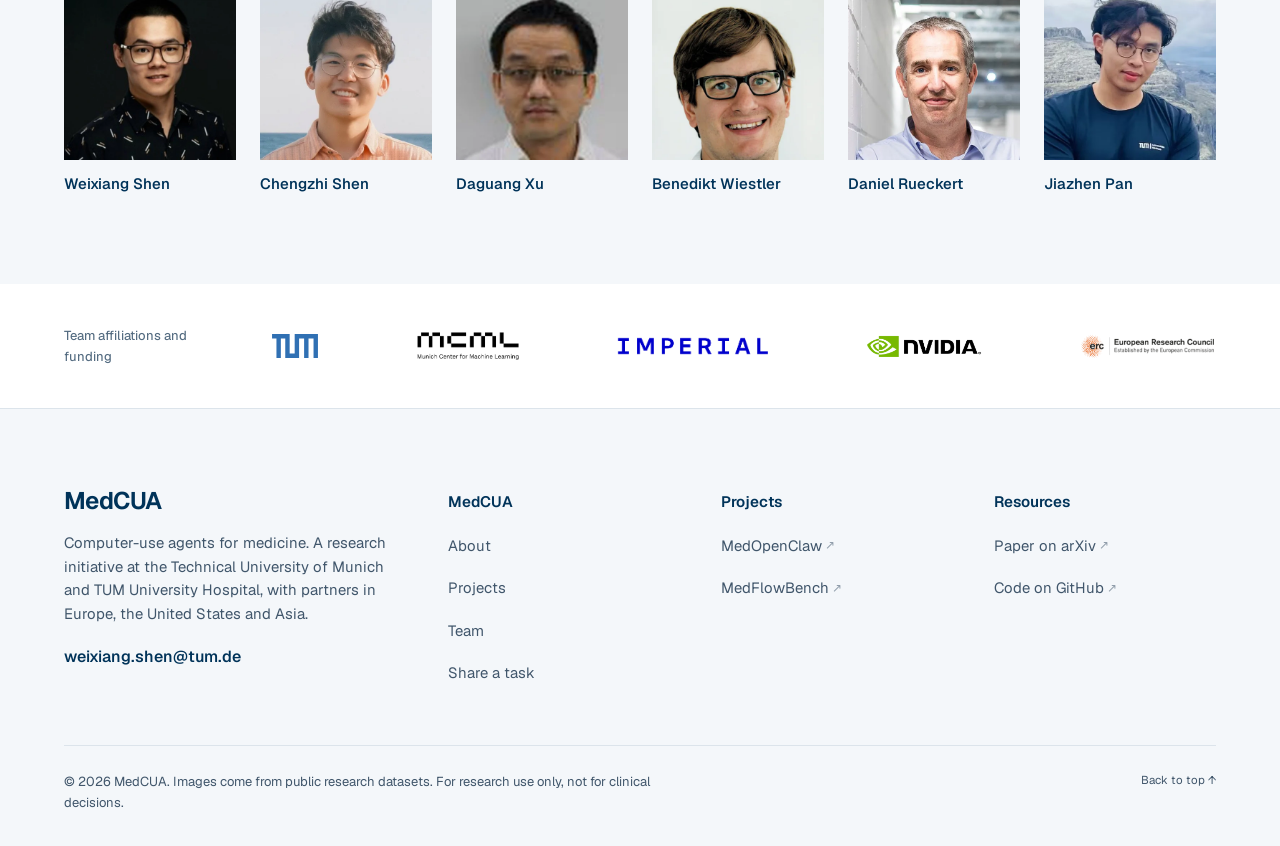
==== commit c1637503: "Polish the clinical workflow case and responsive spacing" ====
--- a/index.html
+++ b/index.html
@@ -20,7 +20,7 @@
   <link rel="apple-touch-icon" href="assets/apple-touch-icon.png">
   <link rel="preload" href="assets/fonts/geist.woff2" as="font" type="font/woff2" crossorigin>
   <link rel="stylesheet" href="site.css?v=12">
-  <link rel="stylesheet" href="editorial.css?v=3">
+  <link rel="stylesheet" href="editorial.css?v=4">
   <script>document.documentElement.classList.add('js')</script>
   <script src="editorial.js?v=1" defer></script>
 </head>
@@ -66,24 +66,30 @@
 
           </div>
         </div>
-        <div class="research-case">
-          <div class="research-case-context"><span>Inside the clinical workflow</span><span>3D Slicer · Brain MRI · MedOpenClaw</span></div>
-          <p>Map the vessels around this tumour. Is any major vessel encased or displaced?</p>
-          <a class="replay-link" href="https://jakobshen.github.io/MedOpenClaw/demos/">Watch the agent at work <svg viewBox="0 0 20 20" fill="none" stroke="currentColor" stroke-width="1.6" stroke-linecap="round" stroke-linejoin="round" aria-hidden="true"><path d="M4 10h11M10.5 5.5 15 10l-4.5 4.5"/></svg></a>
-        </div>
-        <details class="run-details">
-          <summary>Public research case · View the recorded steps</summary>
-          <div class="run-detail-grid">
-            <p>Agent run on UCSF-PDGM-0036 in 3D Slicer, using a contrast-enhanced T1 MRI. Research use only.</p>
-            <ol>
-              <li>Locate enhancing tumour <span>T1c</span></li>
-              <li>Segment with a local threshold <span>5.21 cm³</span></li>
-              <li>Apply the VMTK vesselness filter <span>0.6–2.2 mm</span></li>
-              <li>Find candidates in a 3–25 mm band <span>22 candidates</span></li>
-              <li>Measure the nearest eligible candidate <span>3.16 mm</span></li>
-            </ol>
-          </div>
-        </details>
+        <section class="research-case" aria-labelledby="case-title">
+          <div class="research-case-intro">
+            <h2 id="case-title">Inside the clinical workflow</h2>
+            <p class="research-case-context">3D Slicer · Brain MRI · MedOpenClaw</p>
+            <p class="research-case-question">Map the vessels around this tumour. Is any major vessel encased or displaced?</p>
+          </div>
+          <a class="replay-link" href="https://jakobshen.github.io/MedOpenClaw/demos/">
+            <svg viewBox="0 0 20 20" fill="none" stroke="currentColor" stroke-width="1.5" stroke-linejoin="round" aria-hidden="true"><path d="m7 4 9 6-9 6V4Z"/></svg>
+            Watch workflow
+          </a>
+          <details class="run-details">
+            <summary><span>View recorded steps</span><svg viewBox="0 0 16 16" fill="none" stroke="currentColor" stroke-width="1.5" stroke-linecap="round" stroke-linejoin="round" aria-hidden="true"><path d="m4 6 4 4 4-4"/></svg></summary>
+            <div class="run-detail-grid">
+              <p>Public research case: UCSF-PDGM-0036 in 3D Slicer, using a contrast-enhanced T1 MRI. Research use only.</p>
+              <ol>
+                <li><span class="run-step">Locate enhancing tumour</span><span class="run-value">T1c</span></li>
+                <li><span class="run-step">Segment with a local threshold</span><span class="run-value">5.21 cm³</span></li>
+                <li><span class="run-step">Apply the VMTK vesselness filter</span><span class="run-value">0.6–2.2 mm</span></li>
+                <li><span class="run-step">Find candidates in a 3–25 mm band</span><span class="run-value">22 candidates</span></li>
+                <li><span class="run-step">Measure the nearest eligible candidate</span><span class="run-value">3.16 mm</span></li>
+              </ol>
+            </div>
+          </details>
+        </section>
       </div>
     </section>
 
--- a/editorial.css
+++ b/editorial.css
@@ -102,24 +102,27 @@
 .replay-video { width: 100%; height: 100%; position: absolute; inset: 0; object-fit: contain; mix-blend-mode: normal; filter: none; }
 .replay-control { position: absolute; right: 12px; bottom: 12px; border: 1px solid #5b6d7c; background: #172632; color: #fff; border-radius: 4px; padding: 8px 13px; min-height: 44px; font-size: .8125rem; cursor: pointer; }
 .replay-control:hover { background: #005293; color: #fff; }
-.research-case { display: grid; grid-template-columns: 1fr 1.45fr auto; align-items: center; gap: 40px; padding-block: 24px 16px; border-top: 1px solid #dce4eb; }
-.research-case-context { display: grid; gap: 8px; font-size: .9375rem; }
-.research-case-context span:last-child { color: #536b80; font-size: .8125rem; }
-.research-case > p { color: #40566b; font-size: .9375rem; line-height: 1.65; max-width: 48ch; }
-.replay-link { display: inline-flex; align-items: center; gap: 12px; color: #005293; text-decoration: none; font-size: .875rem; font-weight: 500; min-height: 44px; }
-.replay-link svg { width: 16px; height: 16px; transition: transform .2s; }
-.replay-link:hover svg { transform: translateX(3px); }
-.replay-link:hover { color: #003359; text-decoration: underline; }
-.run-details { color: #536b80; font-size: .8125rem; }
-.run-details summary { display: flex; align-items: center; justify-content: space-between; gap: 20px; min-height: 44px; padding-block: 8px; cursor: pointer; list-style: none; }
+.research-case { display: grid; grid-template-columns: minmax(0, 1fr) auto; column-gap: 40px; align-items: start; padding: 26px 30px 16px; background: #f4f7fa; border-radius: 12px; }
+.research-case-intro h2 { font-size: 1.0625rem; line-height: 1.45; letter-spacing: -.01em; font-weight: 570; }
+.research-case-context { margin-top: 6px; color: #536b80; font-size: .8125rem; line-height: 1.6; }
+.research-case-question { margin-top: 14px; max-width: 68ch; color: #40566b; font-size: .9375rem; line-height: 1.65; text-wrap: pretty; }
+.replay-link { display: inline-flex; align-items: center; justify-content: center; gap: 9px; min-height: 44px; margin-top: 1px; padding: 8px 15px; border: 1px solid #c6d3df; border-radius: 4px; background: #fff; color: #003359; text-decoration: none; font-size: .875rem; font-weight: 500; white-space: nowrap; transition: border-color .2s, background-color .2s; }
+.replay-link svg { width: 16px; height: 16px; flex: none; }
+.replay-link:hover { border-color: #005293; background: #eaf0f5; }
+.run-details { grid-column: 1 / -1; margin-top: 10px; color: #536b80; font-size: .8125rem; }
+.run-details summary { display: flex; align-items: center; gap: 9px; width: fit-content; min-height: 44px; padding-block: 8px; color: #005293; font-size: .8125rem; font-weight: 500; cursor: pointer; list-style: none; }
 .run-details summary::-webkit-details-marker { display: none; }
-.run-details summary::after { content: '+'; color: #005293; font-size: 1.4rem; font-weight: 400; }
-.run-details[open] summary::after { content: '−'; }
-.run-detail-grid { display: grid; grid-template-columns: 1fr 1.2fr; gap: 48px; padding-block: 16px 24px; }
-.run-detail-grid p { max-width: 40ch; }
+.run-details summary svg { width: 14px; height: 14px; transition: transform .2s var(--ease); }
+.run-details summary:hover span { text-decoration: underline; text-underline-offset: 4px; }
+.run-details[open] summary svg { transform: rotate(180deg); }
+.run-detail-grid { display: grid; grid-template-columns: minmax(0, 1fr) minmax(0, 1.7fr); gap: 48px; padding-block: 20px 8px; margin-top: 8px; border-top: 1px solid #dce4eb; }
+.run-detail-grid p { max-width: 36ch; line-height: 1.75; }
 .run-detail-grid ol { margin: 0; padding-left: 22px; }
-.run-detail-grid li { padding-block: 5px; }
-.run-detail-grid li span { float: right; padding-left: 12px; font-variant-numeric: tabular-nums; font-weight: 550; color: #003359; }
+.run-detail-grid li { padding: 9px 0 9px 4px; border-bottom: 1px solid #dce4eb; color: #40566b; }
+.run-detail-grid li:last-child { border-bottom: 0; }
+.run-detail-grid li::marker { color: #536b80; font-variant-numeric: tabular-nums; }
+.run-step { display: inline-block; width: calc(100% - 126px); vertical-align: top; padding-right: 16px; }
+.run-value { display: inline-block; width: 120px; text-align: right; font-variant-numeric: tabular-nums; font-weight: 550; color: #003359; white-space: nowrap; }
 .research-hero :focus-visible { outline-color: #0065bd; }
 
 .editorial .about-grid { display: grid; grid-template-columns: 1fr 1fr; gap: clamp(40px, 8vw, 100px); align-items: start; }
@@ -155,7 +158,8 @@
 .team-preview .research-head { align-items: start; }
 .team-preview .research-head > div { max-width: 640px; }
 .team-preview .research-head > .link-arrow { flex: none; white-space: nowrap; }
-.research-head p { margin-top: 20px; max-width: 56ch; }
+.research-head > p { margin: 0; max-width: 40ch; }
+.research-head > div > p { margin-top: 16px; max-width: 56ch; }
 .team-preview-list { display: grid; grid-template-columns: repeat(6, minmax(0, 1fr)); list-style: none; gap: 24px; }
 .team-preview-list a { display: block; text-decoration: none; color: #003359; }
 .team-preview-list img { width: 100%; aspect-ratio: 1; object-fit: cover; border-radius: 0; filter: none; transition: filter .25s; }
@@ -180,8 +184,7 @@
   .research-composition { gap: 48px; }
   .research-title { font-size: clamp(2.4rem, 4vw, 3.1rem); }
   .replay-media { min-height: 0; }
-  .research-case { gap: 24px; grid-template-columns: 1fr 1.4fr; }
-  .research-case .replay-link { grid-column: 2; padding: 0; min-height: 32px; margin-top: -16px; }
+  .research-case { column-gap: 28px; }
   .research-project { gap: 32px; }
   .team-preview-list { gap: 16px; }
   .editorial .partners-inner { flex-direction: column; align-items: stretch; gap: 24px; }
@@ -202,6 +205,7 @@
   .editorial .about-grid, .task-call-grid { gap: 40px; }
   .research-project { grid-template-columns: 1.2fr 1fr; gap: 28px; }
   .research-project-image { padding: 16px; }
+  .research-project-image--viewer { padding: 0; }
   .research-project-title { display: block; }
   .research-project-title span { display: inline-block; margin-top: 4px; }
   .team-preview-list { grid-template-columns: repeat(3, minmax(0, 1fr)); gap: 28px 24px; }
@@ -219,11 +223,14 @@
   .research-affiliation { margin-top: 20px; max-width: 42ch; }
   .replay-media { min-height: 0; width: 100%; max-width: none; aspect-ratio: 1.7; }
   .replay-control { bottom: 16px; }
-  .research-case { grid-template-columns: 1fr; gap: 12px; padding-block: 24px 12px; }
-  .research-case-context { gap: 4px; }
-  .research-case .replay-link { grid-column: auto; margin-top: 0; min-height: 44px; }
-  .run-detail-grid { grid-template-columns: 1fr; gap: 20px; }
-  .run-detail-grid li span { float: none; display: block; padding-left: 0; }
+  .research-case { grid-template-columns: 1fr; gap: 0; padding: 22px 22px 12px; }
+  .research-case-question { margin-top: 12px; }
+  .research-case .replay-link { justify-self: start; margin-top: 18px; }
+  .run-details { margin-top: 6px; }
+  .run-detail-grid { grid-template-columns: 1fr; gap: 20px; padding-top: 16px; }
+  .run-detail-grid p { max-width: none; }
+  .run-step { display: block; width: 100%; padding: 0; }
+  .run-value { display: block; width: 100%; text-align: left; margin-top: 3px; }
   .editorial .about-grid, .task-call-grid { grid-template-columns: 1fr; gap: 32px; }
   .editorial .about-text { font-size: 1.0625rem; }
   .research-head { flex-direction: column; align-items: start; gap: 20px; margin-bottom: 32px; }
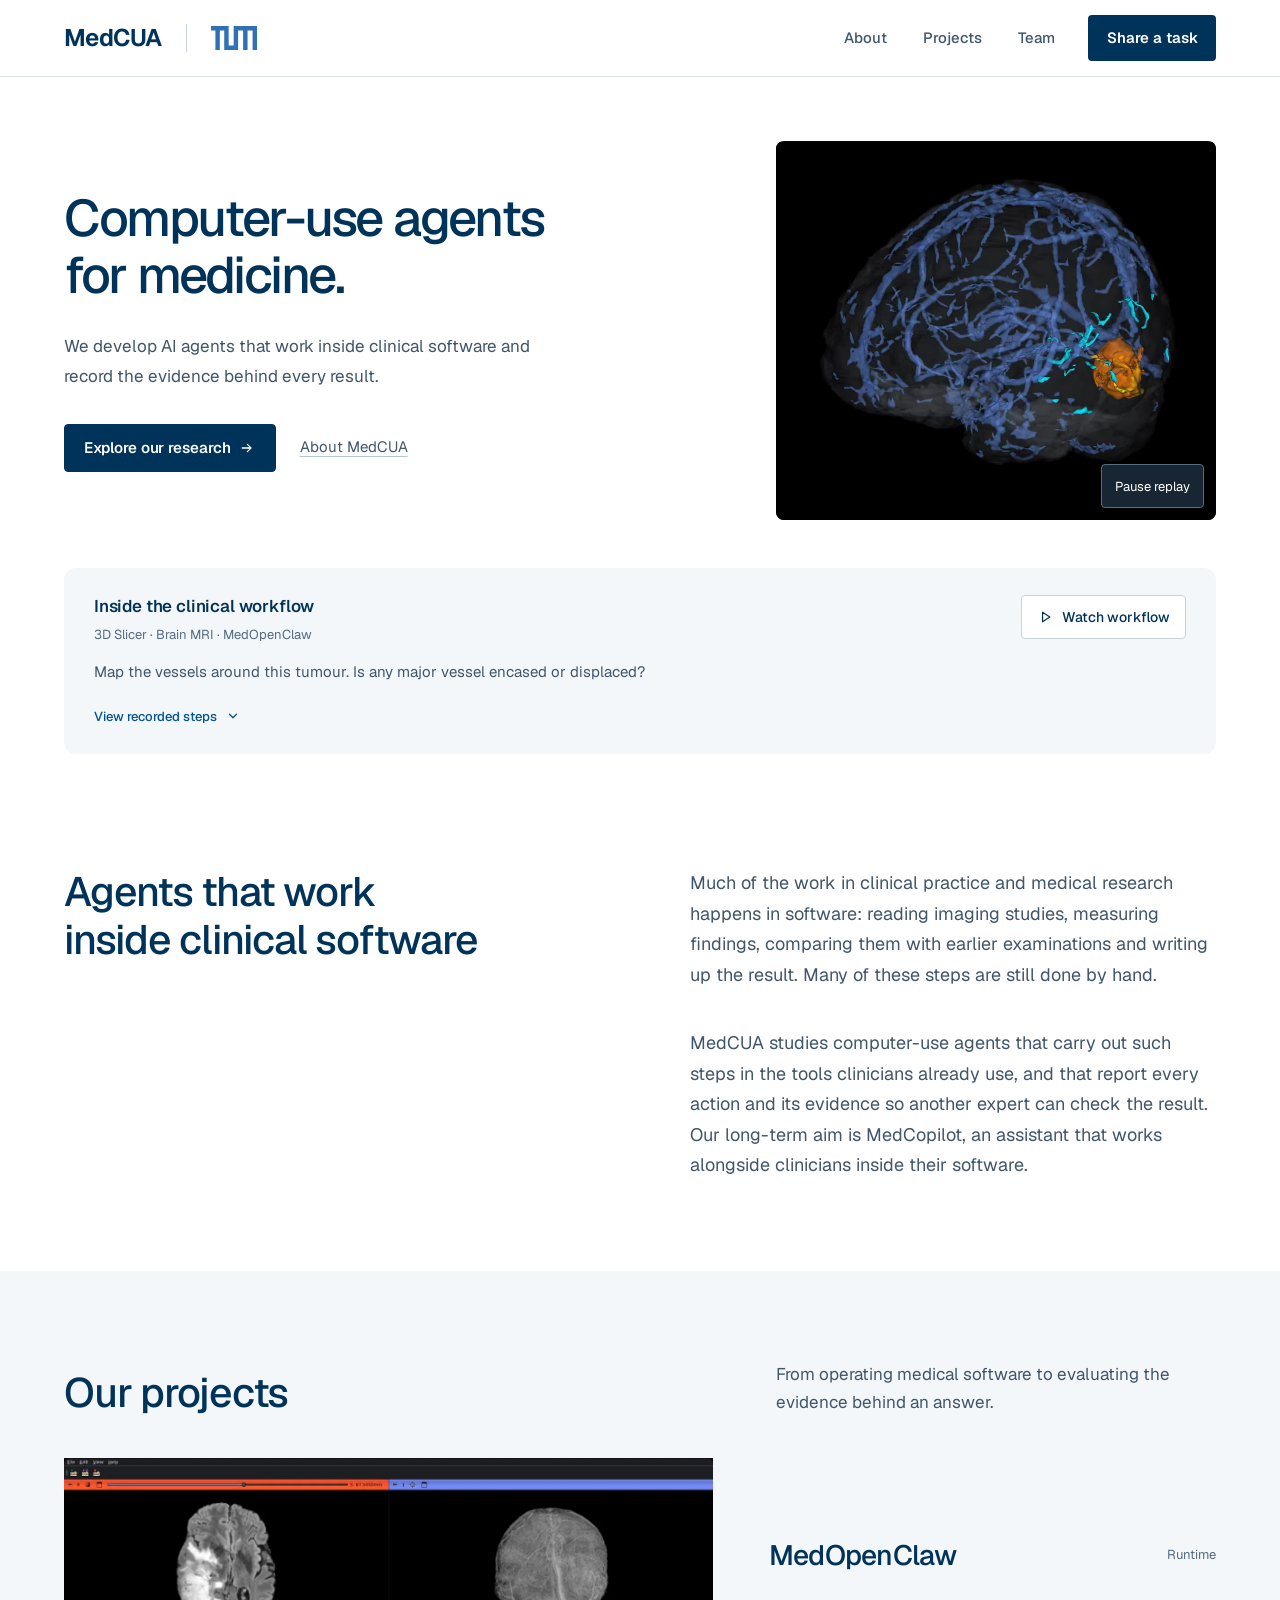
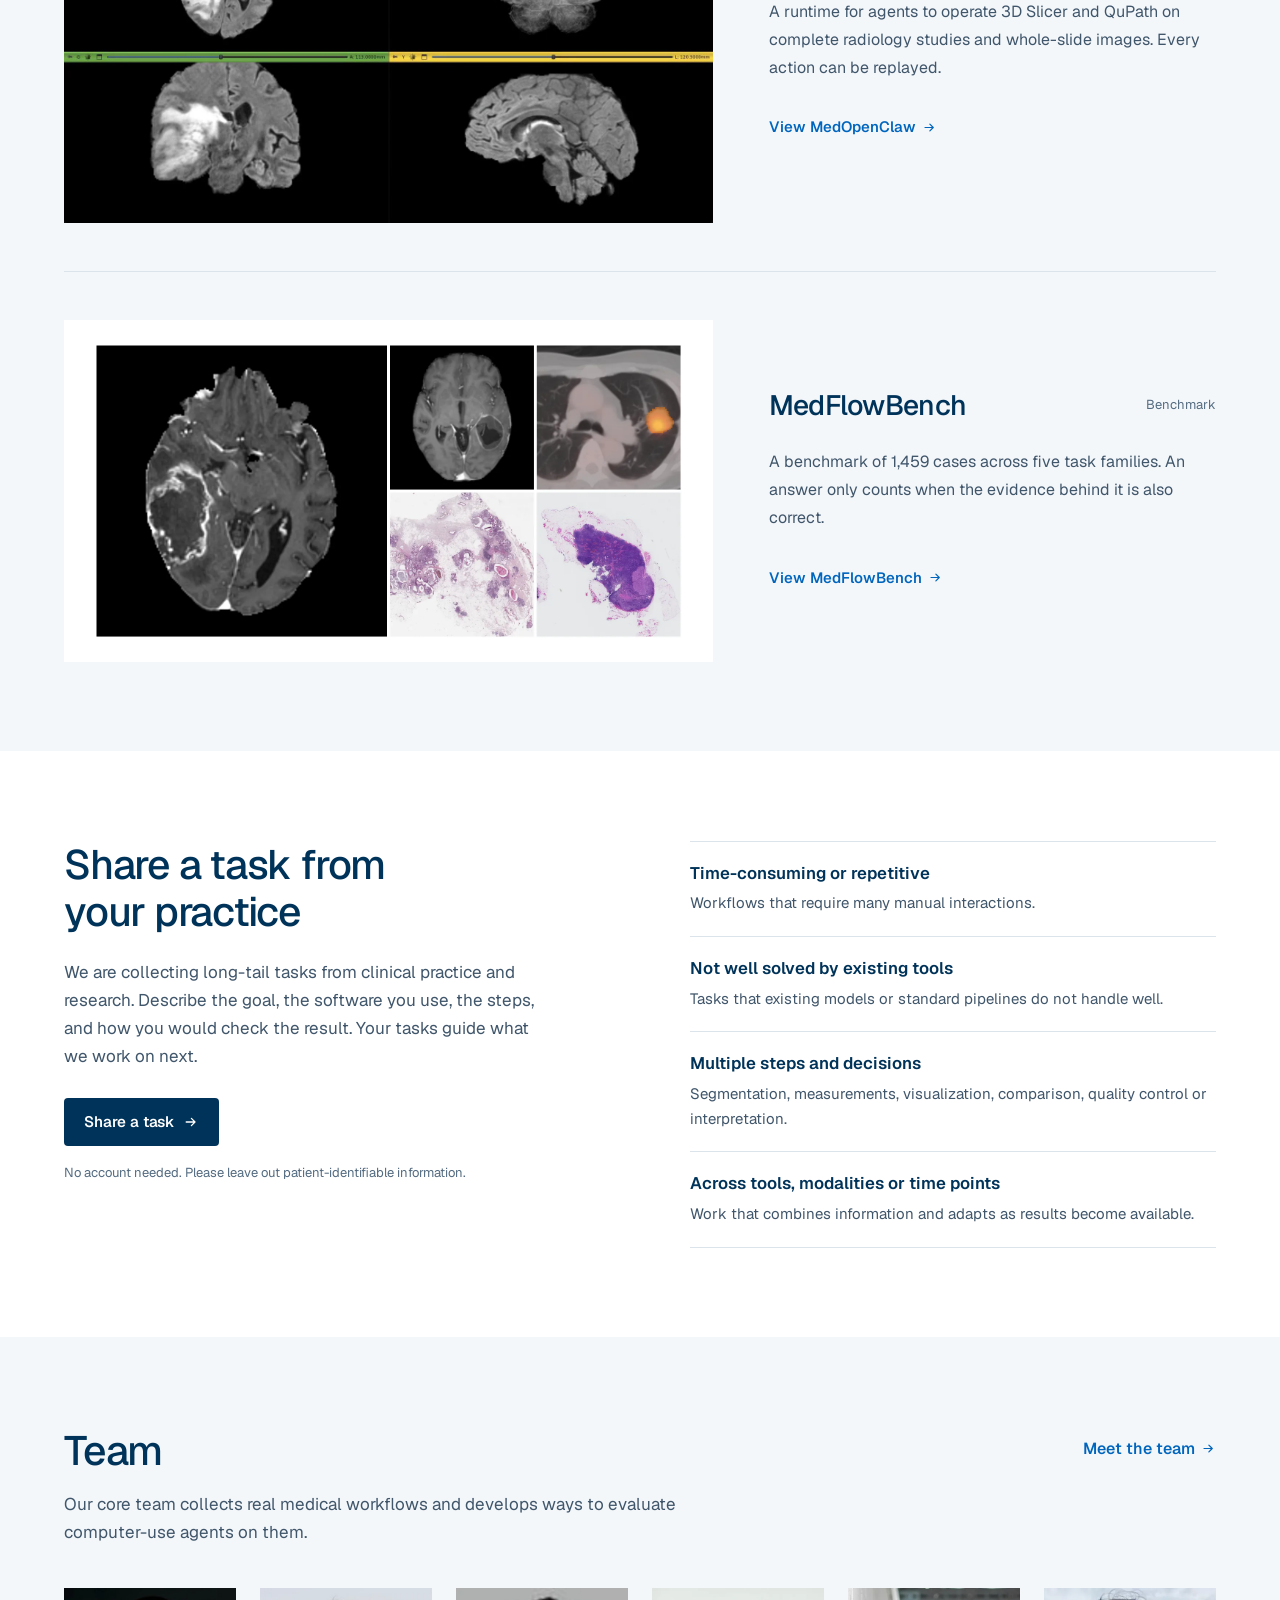
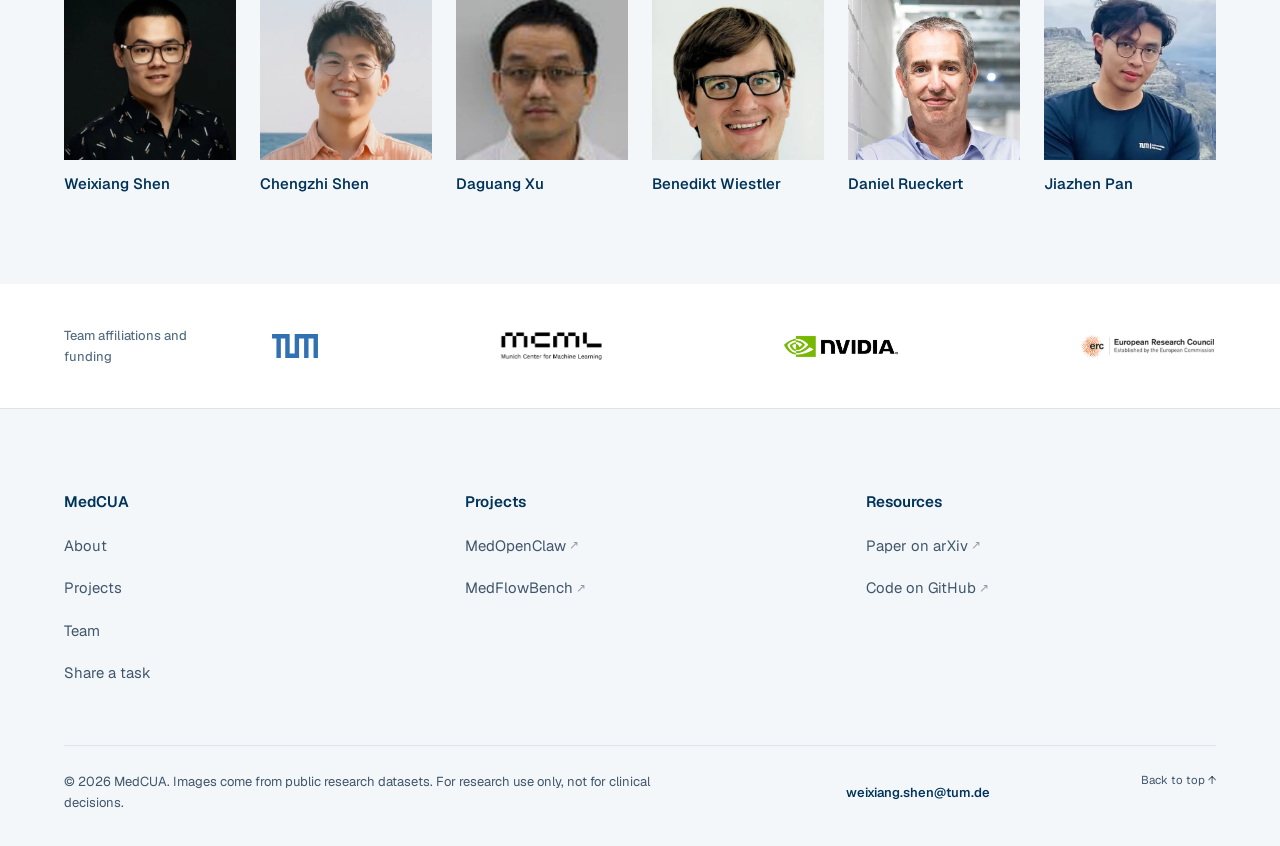
==== commit 83b79cd5: "Simplify MedCUA headings and update team affiliations" ====
--- a/index.html
+++ b/index.html
@@ -4,7 +4,7 @@
   <meta charset="utf-8">
   <meta name="viewport" content="width=device-width, initial-scale=1, viewport-fit=cover">
   <title>MedCUA · Computer-use agents for medicine</title>
-  <meta name="description" content="MedCUA is a research initiative at the Technical University of Munich. We develop AI agents that operate clinical software and record the evidence behind every result.">
+  <meta name="description" content="MedCUA develops AI agents that operate clinical software and record the evidence behind every result.">
   <meta name="theme-color" content="#ffffff">
   <link rel="canonical" href="https://jakobshen.github.io/MedCUA/">
   <meta property="og:type" content="website">
@@ -19,7 +19,7 @@
   <link rel="icon" href="assets/mark.svg" type="image/svg+xml">
   <link rel="apple-touch-icon" href="assets/apple-touch-icon.png">
   <link rel="preload" href="assets/fonts/geist.woff2" as="font" type="font/woff2" crossorigin>
-  <link rel="stylesheet" href="site.css?v=12">
+  <link rel="stylesheet" href="site.css?v=13">
   <link rel="stylesheet" href="editorial.css?v=4">
   <script>document.documentElement.classList.add('js')</script>
   <script src="editorial.js?v=1" defer></script>
@@ -53,7 +53,6 @@
               <a class="btn btn-primary" href="projects/">Explore our research <svg viewBox="0 0 20 20" fill="none" stroke="currentColor" stroke-width="1.6" stroke-linecap="round" stroke-linejoin="round" aria-hidden="true"><path d="M4 10h11M10.5 5.5 15 10l-4.5 4.5"/></svg></a>
               <a class="hero-secondary" href="#about">About MedCUA</a>
             </div>
-            <p class="research-affiliation">A research initiative at the Technical University of Munich.</p>
           </div>
           <div class="replay-media">
             <video class="replay-video" muted loop playsinline preload="metadata" poster="assets/media/hero-brain-poster.webp" aria-label="MedOpenClaw brain tumour and vessel mapping replay in 3D Slicer" data-replay-video>
@@ -106,7 +105,7 @@
     <section class="section research-projects" id="projects" aria-labelledby="projects-title">
       <div class="shell">
         <div class="research-head">
-          <h2 class="h2" id="projects-title">Our first projects</h2>
+          <h2 class="h2" id="projects-title">Our projects</h2>
           <p>From operating medical software to evaluating the evidence behind an answer.</p>
         </div>
         <div class="research-project-grid">
@@ -155,7 +154,7 @@
       <div class="shell">
         <div class="research-head">
           <div>
-            <h2 class="h2" id="team-title">People behind MedCUA</h2>
+            <h2 class="h2" id="team-title">Team</h2>
             <p>Our core team collects real medical workflows and develops ways to evaluate computer-use agents on them.</p>
           </div>
           <a class="link-arrow" href="team/">Meet the team <svg viewBox="0 0 20 20" fill="none" stroke="currentColor" stroke-width="1.6" stroke-linecap="round" stroke-linejoin="round" aria-hidden="true"><path d="M4 10h11M10.5 5.5 15 10l-4.5 4.5"/></svg></a>
@@ -176,7 +175,6 @@
         <ul class="logo-row">
           <li><a href="https://www.tum.de/en/" aria-label="Technical University of Munich"><img class="logo logo--tum" src="assets/logos/tum.svg" alt="Technical University of Munich" width="73" height="38" loading="lazy"></a></li>
           <li><a href="https://mcml.ai/" aria-label="Munich Center for Machine Learning"><img class="logo logo--mcml" src="assets/logos/mcml.webp" alt="Munich Center for Machine Learning" width="101" height="28" loading="lazy"></a></li>
-          <li><a href="https://www.imperial.ac.uk/" aria-label="Imperial College London"><img class="logo logo--icl" src="assets/logos/icl.webp" alt="Imperial College London" width="182" height="20" loading="lazy"></a></li>
           <li><a href="https://www.nvidia.com/" aria-label="NVIDIA"><img class="logo logo--nvidia" src="assets/logos/nvidia.webp" alt="NVIDIA" width="131" height="24" loading="lazy"></a></li>
           <li><a href="https://erc.europa.eu/" aria-label="European Research Council"><img class="logo logo--erc" src="assets/logos/erc.webp" alt="European Research Council" width="150" height="26" loading="lazy"></a></li>
         </ul>
@@ -187,11 +185,6 @@
 
   <footer class="site-footer">
     <div class="shell footer-top">
-      <div class="footer-brand">
-        <a class="brand" href="./" aria-label="MedCUA home"><span class="brand-name">MedCUA</span></a>
-        <p>Computer-use agents for medicine. A research initiative at the Technical University of Munich and TUM University Hospital, with partners in Europe, the United States and Asia.</p>
-        <a class="footer-mail" href="mailto:weixiang.shen@tum.de">weixiang.shen@tum.de</a>
-      </div>
       <nav class="footer-col" aria-labelledby="f-initiative">
         <h2 id="f-initiative">MedCUA</h2>
         <ul>
@@ -218,6 +211,7 @@
     </div>
     <div class="shell footer-bottom">
       <p>© <span data-year>2026</span> MedCUA. Images come from public research datasets. For research use only, not for clinical decisions.</p>
+      <a class="footer-mail" href="mailto:weixiang.shen@tum.de">weixiang.shen@tum.de</a>
       <a class="to-top" href="#main">Back to top <span aria-hidden="true">↑</span></a>
     </div>
   </footer>
--- a/site.css
+++ b/site.css
@@ -697,9 +697,7 @@
 
 /* ---------- Footer ---------- */
 .site-footer { background: var(--paper-2); color: var(--ink-2); border-top: 1px solid var(--line); }
-.footer-top { display: grid; grid-template-columns: minmax(0, 1.5fr) repeat(3, minmax(0, 1fr)); gap: clamp(2rem, 4vw, 3.5rem); padding-block: clamp(3.5rem, 7vw, 5rem) clamp(2.5rem, 5vw, 3.5rem); }
-.footer-brand { display: grid; gap: 1.1rem; align-content: start; justify-items: start; max-width: 360px; }
-.footer-brand p { font-size: .93rem; line-height: 1.6; }
+.footer-top { display: grid; grid-template-columns: repeat(3, minmax(0, 1fr)); gap: clamp(2rem, 4vw, 3.5rem); padding-block: clamp(3.5rem, 7vw, 5rem) clamp(2.5rem, 5vw, 3.5rem); }
 .footer-mail { color: var(--navy-900); text-decoration: none; font-weight: 560; }
 .footer-mail:hover { color: var(--blue-600); }
 .footer-col h2 { font-family: var(--font-mono); font-size: .68rem; font-weight: 500; letter-spacing: .16em; text-transform: uppercase; color: var(--ink-3); margin-bottom: 1rem; }
@@ -736,8 +734,6 @@
   .about-grid { grid-template-columns: 1fr; gap: 1.25rem; }
   .roadmap { grid-template-columns: repeat(2, minmax(0, 1fr)); row-gap: 2.75rem; }
   .roadmap::before { display: none; }
-  .footer-top { grid-template-columns: repeat(3, minmax(0, 1fr)); }
-  .footer-brand { grid-column: 1 / -1; max-width: 520px; }
   .rail-item { width: clamp(240px, 34vw, 380px); margin-inline: calc(clamp(240px, 34vw, 380px) * -.22); }
 }
 
